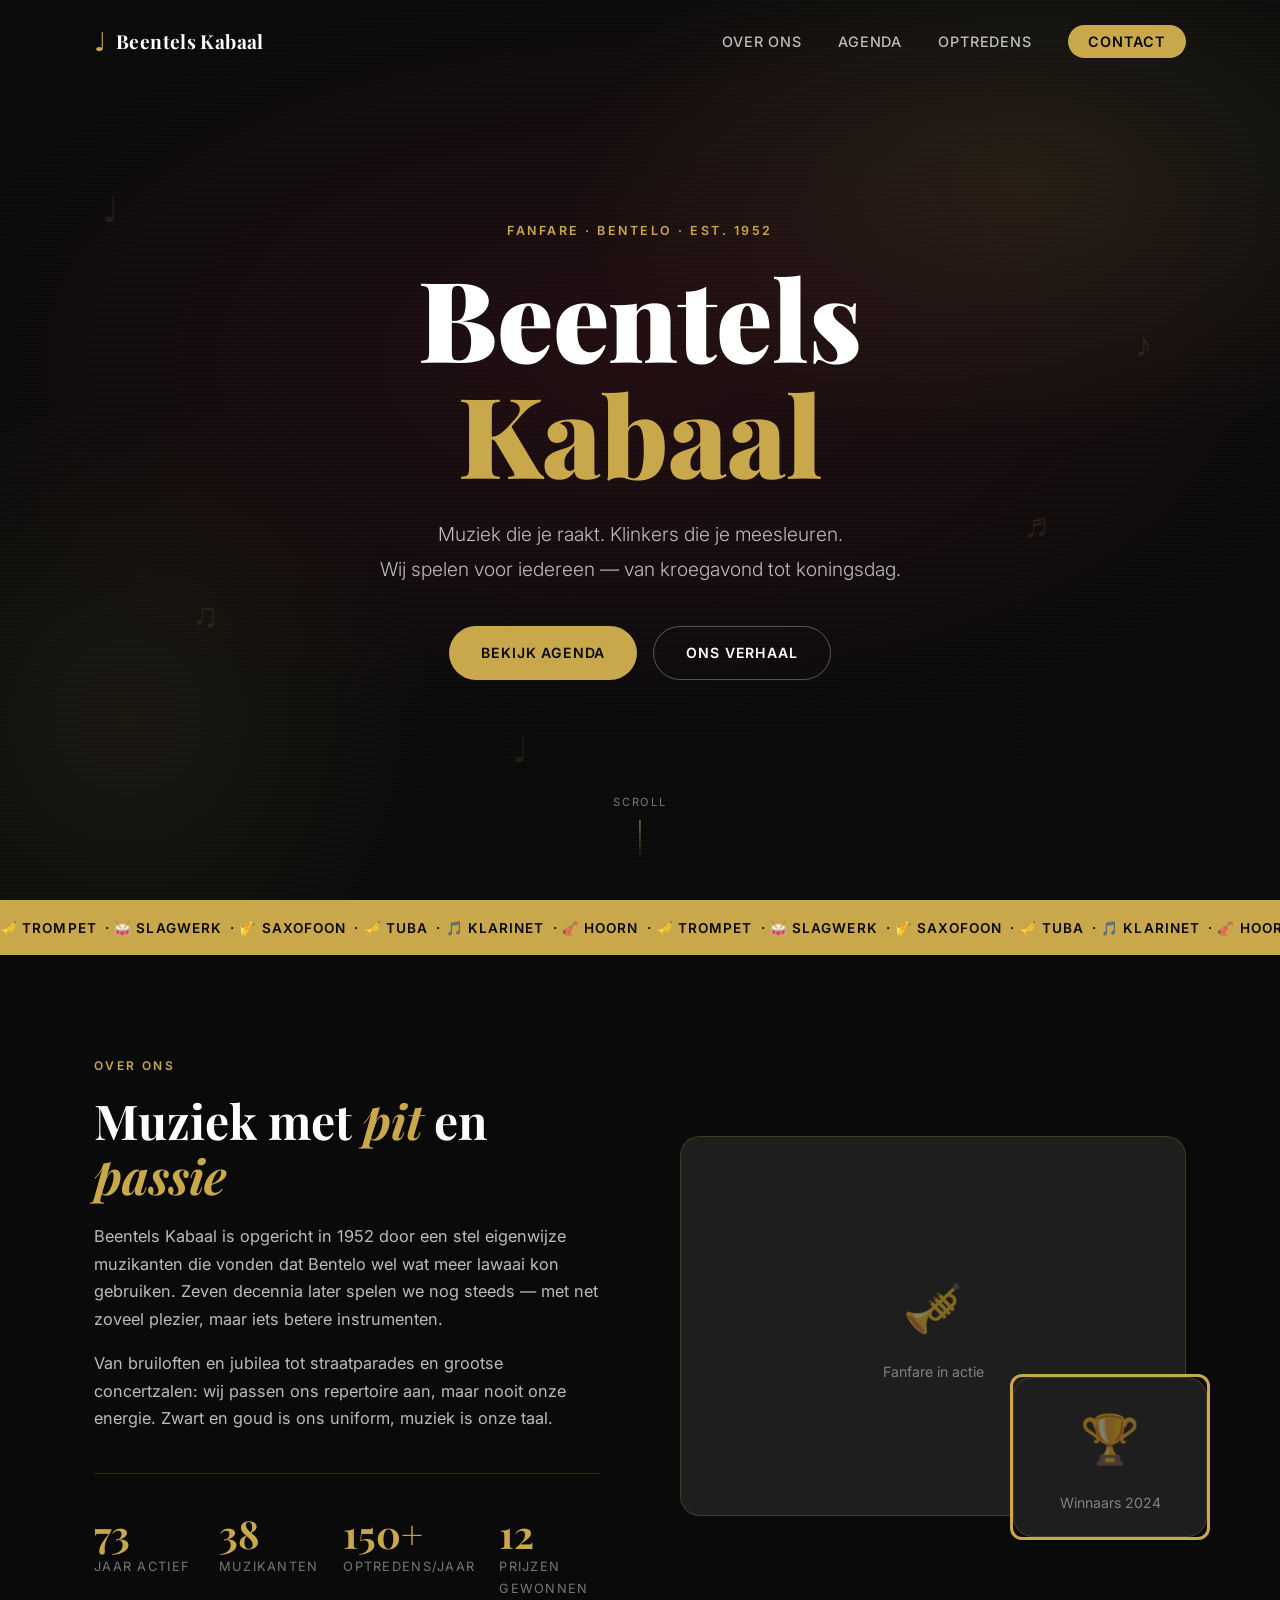
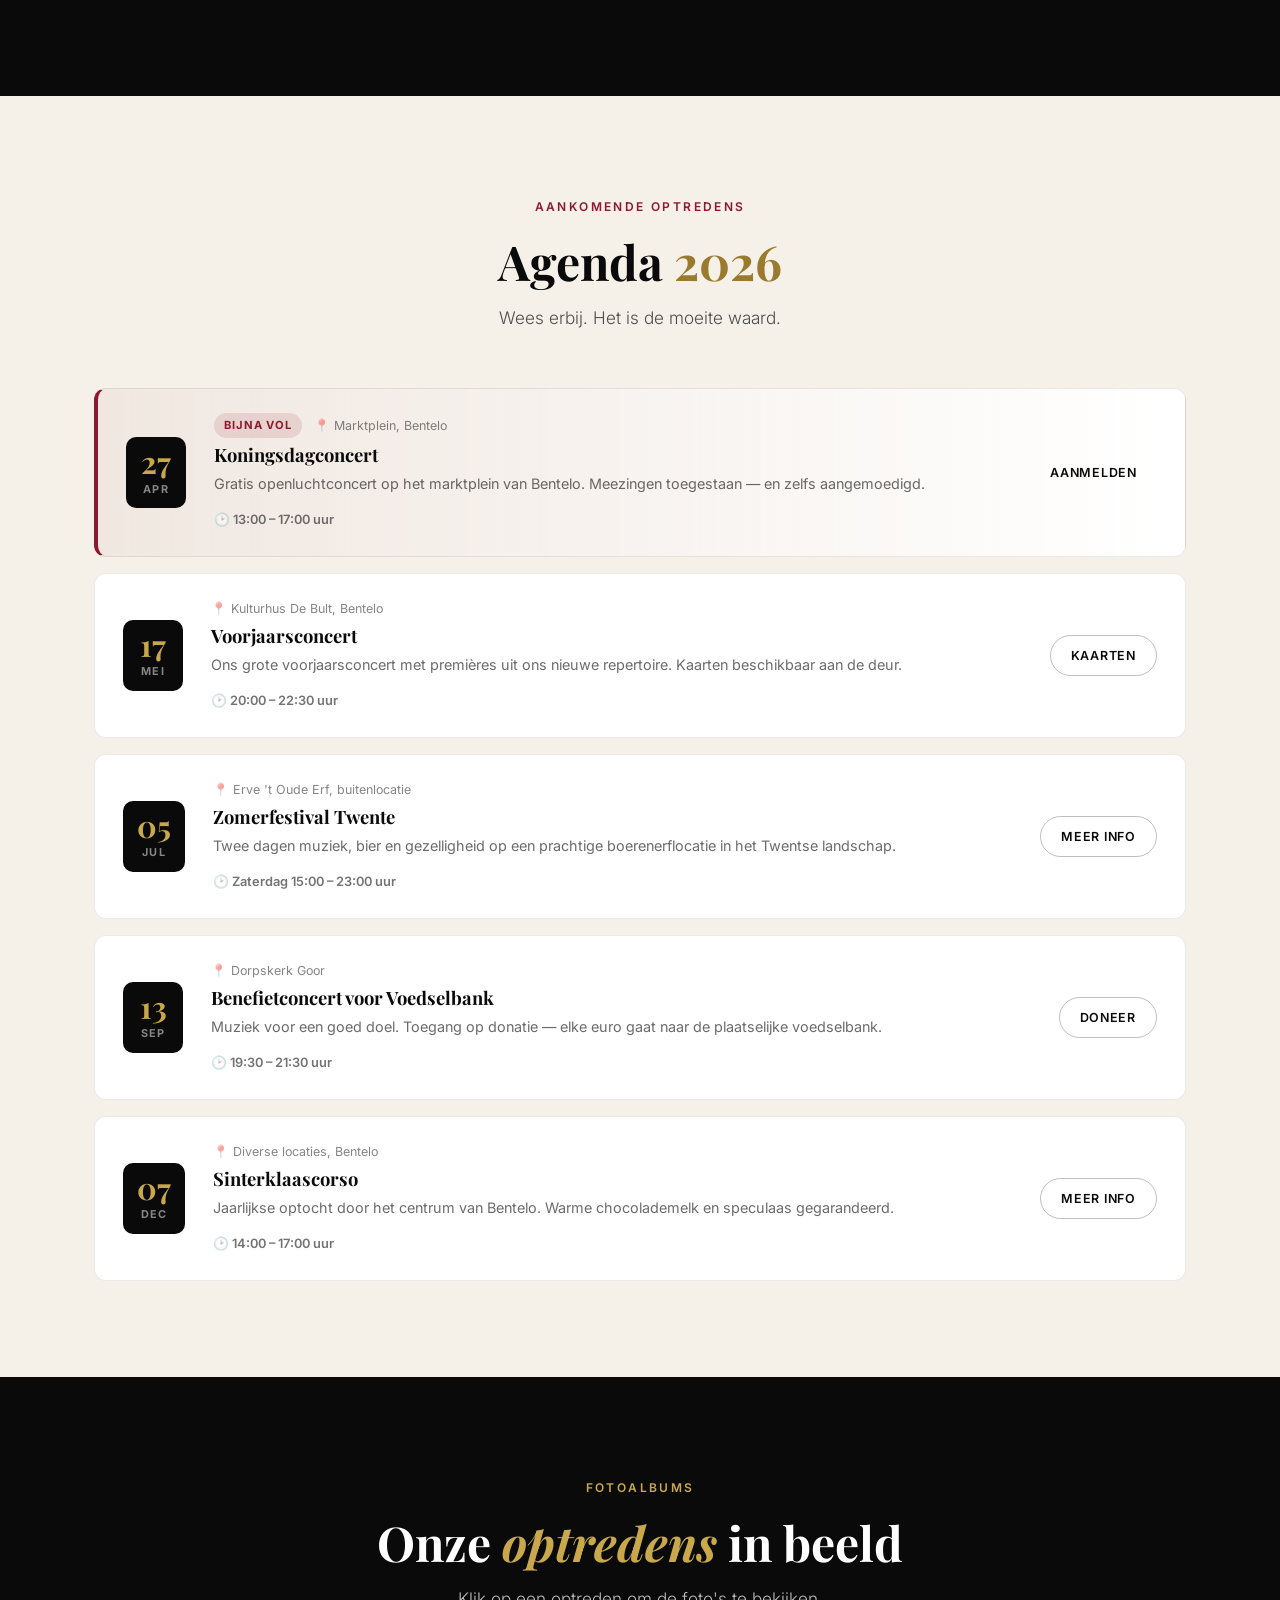
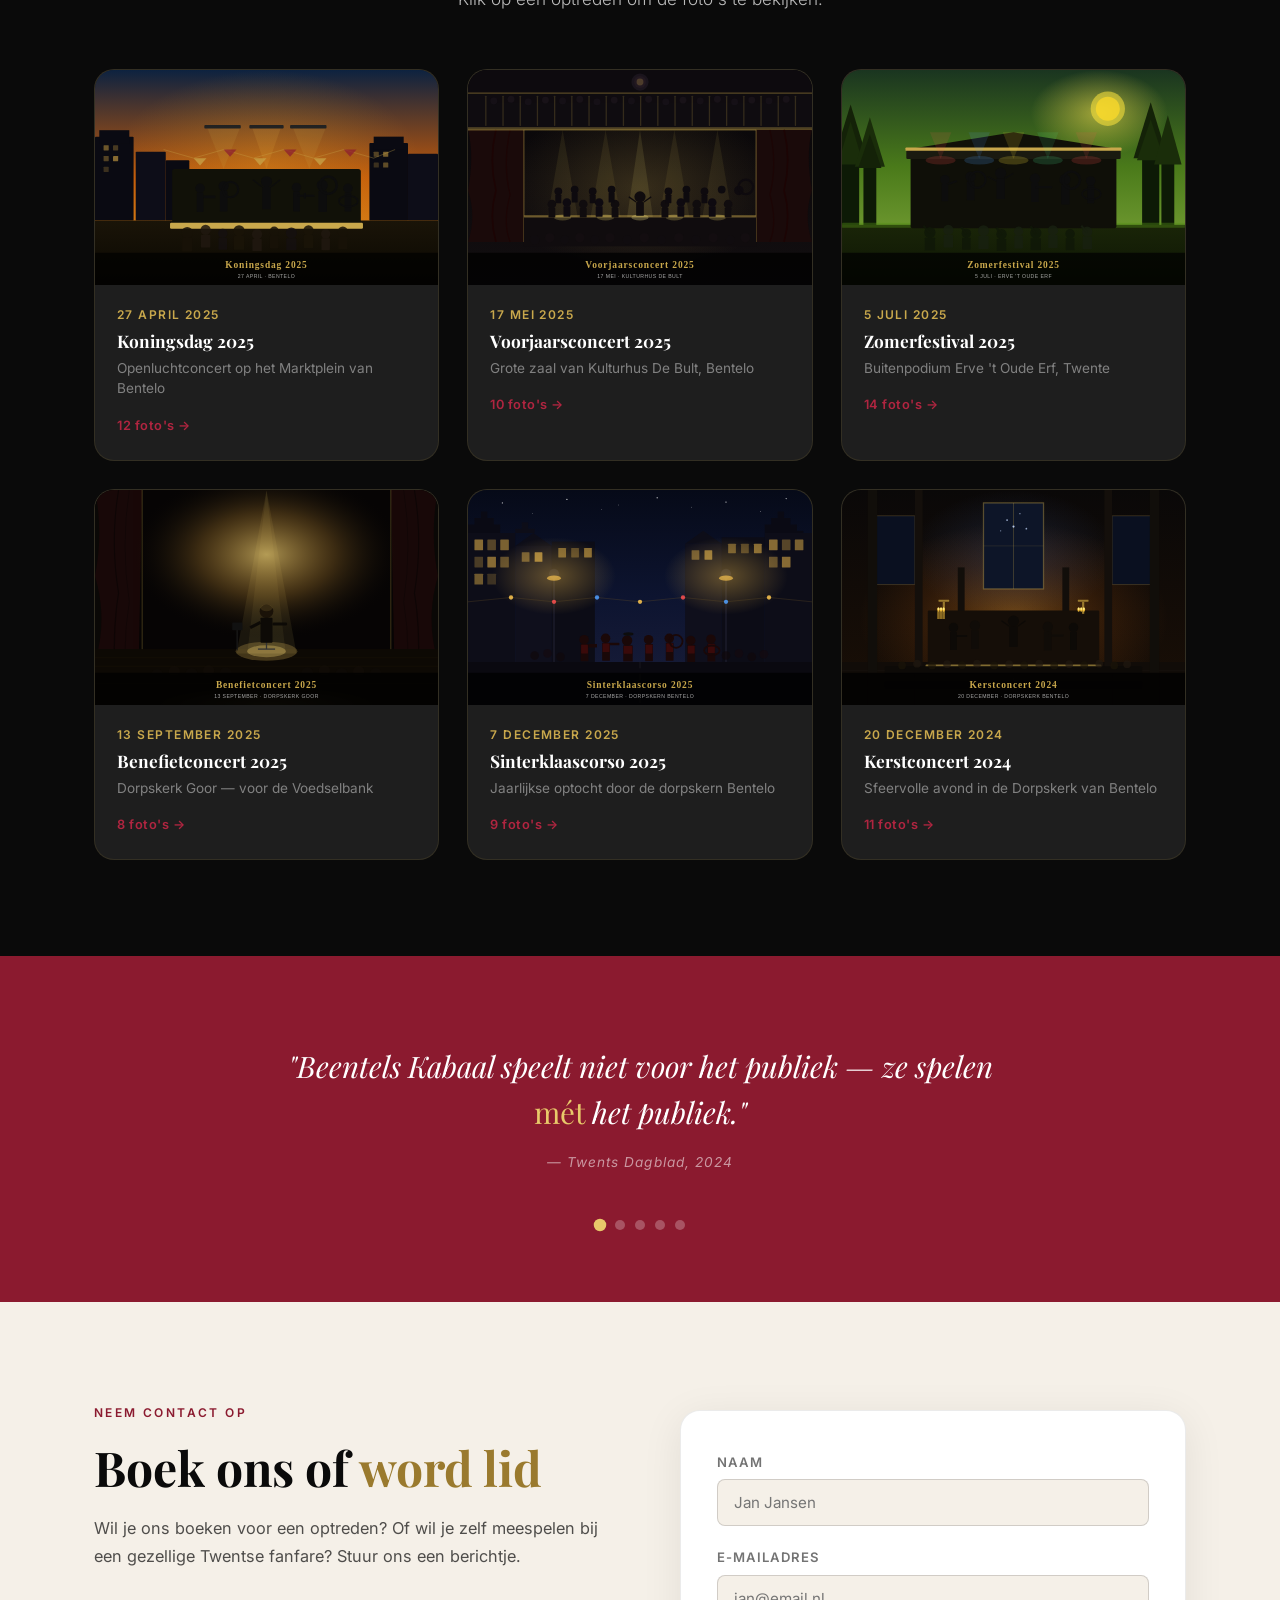
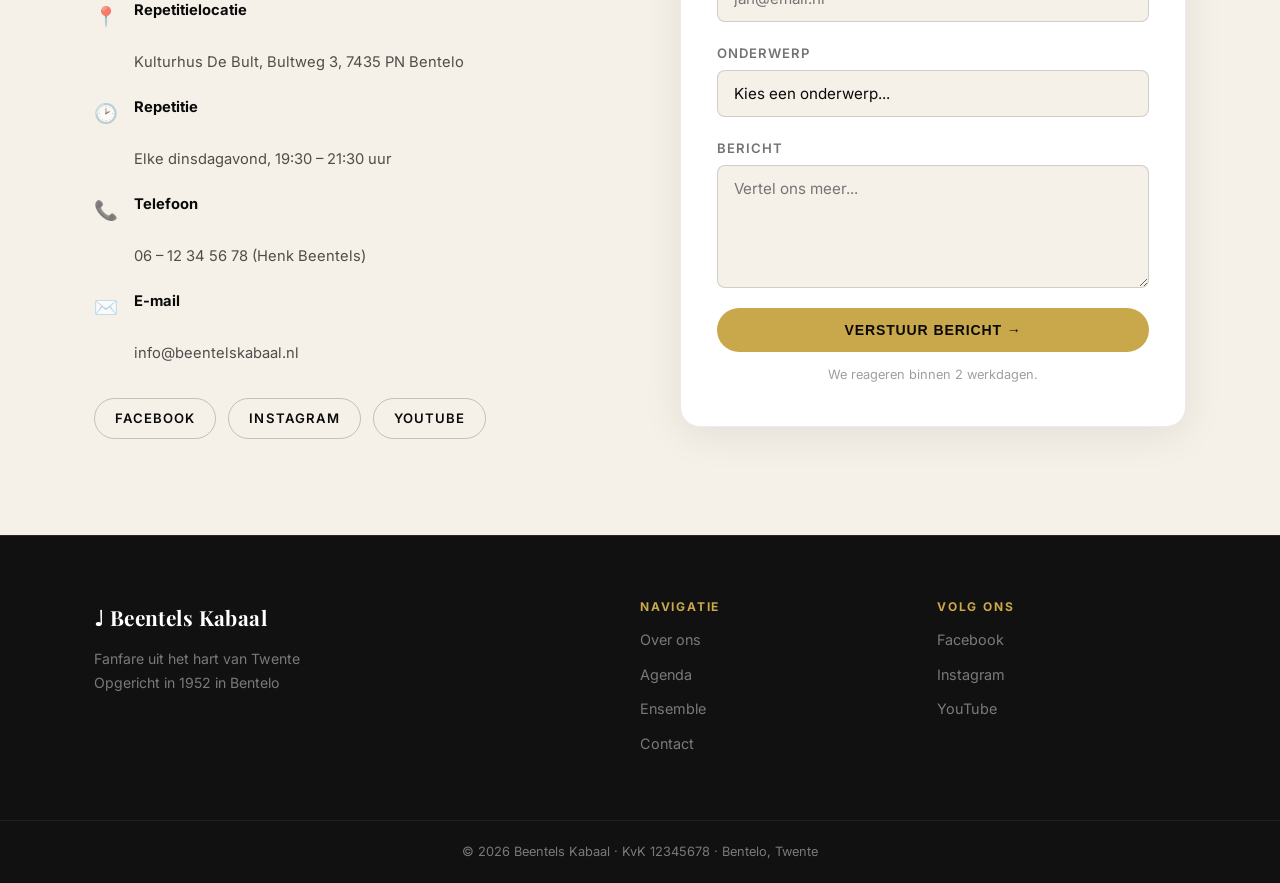
==== index.html @ 4c966775 "Add: Beentels Kabaal fanfare landingspagina prototype Volledig prototype met zwart/goud/bordeaux kle" ====
<!DOCTYPE html>
<html lang="nl">
<head>
  <meta charset="UTF-8" />
  <meta name="viewport" content="width=device-width, initial-scale=1.0" />
  <title>Beentels Kabaal – Fanfare uit Bentelo</title>
  <link rel="preconnect" href="https://fonts.googleapis.com" />
  <link rel="preconnect" href="https://fonts.gstatic.com" crossorigin />
  <link href="https://fonts.googleapis.com/css2?family=Playfair+Display:ital,wght@0,400;0,700;0,900;1,400&family=Inter:wght@300;400;500;600&display=swap" rel="stylesheet" />
  <link rel="stylesheet" href="styles.css" />
</head>
<body>

  <!-- NAVIGATIE -->
  <nav class="navbar" id="navbar">
    <div class="nav-inner">
      <a href="#top" class="logo">
        <span class="logo-icon">♩</span>
        <span class="logo-text">Beentels Kabaal</span>
      </a>
      <ul class="nav-links">
        <li><a href="#over">Over ons</a></li>
        <li><a href="#agenda">Agenda</a></li>
        <li><a href="#optredens">Optredens</a></li>
        <li><a href="#contact" class="nav-cta">Contact</a></li>
      </ul>
      <button class="hamburger" id="hamburger" aria-label="Menu">
        <span></span><span></span><span></span>
      </button>
    </div>
    <div class="nav-mobile" id="navMobile">
      <a href="#over">Over ons</a>
      <a href="#agenda">Agenda</a>
      <a href="#optredens">Optredens</a>
      <a href="#contact">Contact</a>
    </div>
  </nav>

  <!-- HERO -->
  <section class="hero" id="top">
    <div class="hero-bg"></div>
    <div class="hero-content">
      <p class="hero-eyebrow">Fanfare · Bentelo · Est. 1952</p>
      <h1 class="hero-title">
        <span>Beentels</span>
        <span class="gold">Kabaal</span>
      </h1>
      <p class="hero-desc">
        Muziek die je raakt. Klinkers die je meesleuren.<br />
        Wij spelen voor iedereen — van kroegavond tot koningsdag.
      </p>
      <div class="hero-actions">
        <a href="#agenda" class="btn btn-primary">Bekijk agenda</a>
        <a href="#over" class="btn btn-outline">Ons verhaal</a>
      </div>
    </div>
    <div class="hero-scroll">
      <span>Scroll</span>
      <div class="scroll-line"></div>
    </div>
    <div class="hero-notes">
      <span>♩</span><span>♪</span><span>♫</span><span>♬</span><span>♩</span>
    </div>
  </section>

  <!-- BANNER -->
  <div class="banner">
    <div class="banner-track">
      <span>🎺 Trompet &nbsp;·&nbsp;</span>
      <span>🥁 Slagwerk &nbsp;·&nbsp;</span>
      <span>🎷 Saxofoon &nbsp;·&nbsp;</span>
      <span>🎺 Tuba &nbsp;·&nbsp;</span>
      <span>🎵 Klarinet &nbsp;·&nbsp;</span>
      <span>🎻 Hoorn &nbsp;·&nbsp;</span>
      <span>🎺 Trompet &nbsp;·&nbsp;</span>
      <span>🥁 Slagwerk &nbsp;·&nbsp;</span>
      <span>🎷 Saxofoon &nbsp;·&nbsp;</span>
      <span>🎺 Tuba &nbsp;·&nbsp;</span>
      <span>🎵 Klarinet &nbsp;·&nbsp;</span>
      <span>🎻 Hoorn &nbsp;·&nbsp;</span>
    </div>
  </div>

  <!-- OVER ONS -->
  <section class="section" id="over">
    <div class="container grid-2">
      <div class="text-block">
        <span class="eyebrow">Over ons</span>
        <h2>Muziek met <em>pit</em> en <em>passie</em></h2>
        <p>Beentels Kabaal is opgericht in 1952 door een stel eigenwijze muzikanten die vonden dat Bentelo wel wat meer lawaai kon gebruiken. Zeven decennia later spelen we nog steeds — met net zoveel plezier, maar iets betere instrumenten.</p>
        <p>Van bruiloften en jubilea tot straatparades en grootse concertzalen: wij passen ons repertoire aan, maar nooit onze energie. Zwart en goud is ons uniform, muziek is onze taal.</p>
        <div class="stats">
          <div class="stat">
            <strong>73</strong>
            <span>jaar actief</span>
          </div>
          <div class="stat">
            <strong>38</strong>
            <span>muzikanten</span>
          </div>
          <div class="stat">
            <strong>150+</strong>
            <span>optredens/jaar</span>
          </div>
          <div class="stat">
            <strong>12</strong>
            <span>prijzen gewonnen</span>
          </div>
        </div>
      </div>
      <div class="image-block">
        <div class="img-placeholder large">
          <div class="img-icon">🎺</div>
          <p>Fanfare in actie</p>
        </div>
        <div class="img-accent">
          <div class="img-placeholder small">
            <div class="img-icon">🏆</div>
            <p>Winnaars 2024</p>
          </div>
        </div>
      </div>
    </div>
  </section>

  <!-- AGENDA -->
  <section class="section section-alt" id="agenda">
    <div class="container">
      <div class="section-header">
        <span class="eyebrow eyebrow-dark">Aankomende optredens</span>
        <h2 class="dark">Agenda <span class="gold-text">2026</span></h2>
        <p class="section-sub dark-text">Wees erbij. Het is de moeite waard.</p>
      </div>

      <div class="agenda-list">

        <div class="agenda-item highlight">
          <div class="agenda-date-block">
            <span class="a-day">27</span>
            <span class="a-month">APR</span>
          </div>
          <div class="agenda-body">
            <div class="agenda-meta">
              <span class="tag tag-red">Bijna vol</span>
              <span class="agenda-location">📍 Marktplein, Bentelo</span>
            </div>
            <h3>Koningsdagconcert</h3>
            <p>Gratis openluchtconcert op het marktplein van Bentelo. Meezingen toegestaan — en zelfs aangemoedigd.</p>
            <span class="agenda-time">🕑 13:00 – 17:00 uur</span>
          </div>
          <a href="#contact" class="btn btn-small">Aanmelden</a>
        </div>

        <div class="agenda-item">
          <div class="agenda-date-block">
            <span class="a-day">17</span>
            <span class="a-month">MEI</span>
          </div>
          <div class="agenda-body">
            <div class="agenda-meta">
              <span class="agenda-location">📍 Kulturhus De Bult, Bentelo</span>
            </div>
            <h3>Voorjaarsconcert</h3>
            <p>Ons grote voorjaarsconcert met premières uit ons nieuwe repertoire. Kaarten beschikbaar aan de deur.</p>
            <span class="agenda-time">🕑 20:00 – 22:30 uur</span>
          </div>
          <a href="#contact" class="btn btn-small btn-outline-dark">Kaarten</a>
        </div>

        <div class="agenda-item">
          <div class="agenda-date-block">
            <span class="a-day">05</span>
            <span class="a-month">JUL</span>
          </div>
          <div class="agenda-body">
            <div class="agenda-meta">
              <span class="agenda-location">📍 Erve 't Oude Erf, buitenlocatie</span>
            </div>
            <h3>Zomerfestival Twente</h3>
            <p>Twee dagen muziek, bier en gezelligheid op een prachtige boerenerflocatie in het Twentse landschap.</p>
            <span class="agenda-time">🕑 Zaterdag 15:00 – 23:00 uur</span>
          </div>
          <a href="#contact" class="btn btn-small btn-outline-dark">Meer info</a>
        </div>

        <div class="agenda-item">
          <div class="agenda-date-block">
            <span class="a-day">13</span>
            <span class="a-month">SEP</span>
          </div>
          <div class="agenda-body">
            <div class="agenda-meta">
              <span class="agenda-location">📍 Dorpskerk Goor</span>
            </div>
            <h3>Benefietconcert voor Voedselbank</h3>
            <p>Muziek voor een goed doel. Toegang op donatie — elke euro gaat naar de plaatselijke voedselbank.</p>
            <span class="agenda-time">🕑 19:30 – 21:30 uur</span>
          </div>
          <a href="#contact" class="btn btn-small btn-outline-dark">Doneer</a>
        </div>

        <div class="agenda-item">
          <div class="agenda-date-block">
            <span class="a-day">07</span>
            <span class="a-month">DEC</span>
          </div>
          <div class="agenda-body">
            <div class="agenda-meta">
              <span class="agenda-location">📍 Diverse locaties, Bentelo</span>
            </div>
            <h3>Sinterklaascorso</h3>
            <p>Jaarlijkse optocht door het centrum van Bentelo. Warme chocolademelk en speculaas gegarandeerd.</p>
            <span class="agenda-time">🕑 14:00 – 17:00 uur</span>
          </div>
          <a href="#contact" class="btn btn-small btn-outline-dark">Meer info</a>
        </div>

      </div>
    </div>
  </section>

  <!-- OPTREDENS FOTOGRID -->
  <section class="section" id="optredens">
    <div class="container">
      <div class="section-header">
        <span class="eyebrow">Fotoalbums</span>
        <h2>Onze <em>optredens</em> in beeld</h2>
        <p class="section-sub">Klik op een optreden om de foto's te bekijken.</p>
      </div>
      <div class="optredens-grid">

        <a href="optredens/koningsdag-2025.html" class="optreden-card">
          <div class="optreden-img-wrap">
            <img src="images/optreden-koningsdag.svg" alt="Koningsdag 2025" />
            <div class="optreden-overlay">
              <span class="overlay-icon">🖼</span>
              <span class="overlay-text">Bekijk foto's</span>
            </div>
          </div>
          <div class="optreden-info">
            <span class="optreden-date">27 april 2025</span>
            <h3>Koningsdag 2025</h3>
            <p>Openluchtconcert op het Marktplein van Bentelo</p>
            <span class="optreden-count">12 foto's →</span>
          </div>
        </a>

        <a href="optredens/voorjaar-2025.html" class="optreden-card">
          <div class="optreden-img-wrap">
            <img src="images/optreden-voorjaar.svg" alt="Voorjaarsconcert 2025" />
            <div class="optreden-overlay">
              <span class="overlay-icon">🖼</span>
              <span class="overlay-text">Bekijk foto's</span>
            </div>
          </div>
          <div class="optreden-info">
            <span class="optreden-date">17 mei 2025</span>
            <h3>Voorjaarsconcert 2025</h3>
            <p>Grote zaal van Kulturhus De Bult, Bentelo</p>
            <span class="optreden-count">10 foto's →</span>
          </div>
        </a>

        <a href="optredens/zomerfestival-2025.html" class="optreden-card">
          <div class="optreden-img-wrap">
            <img src="images/optreden-zomerfestival.svg" alt="Zomerfestival 2025" />
            <div class="optreden-overlay">
              <span class="overlay-icon">🖼</span>
              <span class="overlay-text">Bekijk foto's</span>
            </div>
          </div>
          <div class="optreden-info">
            <span class="optreden-date">5 juli 2025</span>
            <h3>Zomerfestival 2025</h3>
            <p>Buitenpodium Erve 't Oude Erf, Twente</p>
            <span class="optreden-count">14 foto's →</span>
          </div>
        </a>

        <a href="optredens/benefiet-2025.html" class="optreden-card">
          <div class="optreden-img-wrap">
            <img src="images/optreden-benefiet.svg" alt="Benefietconcert 2025" />
            <div class="optreden-overlay">
              <span class="overlay-icon">🖼</span>
              <span class="overlay-text">Bekijk foto's</span>
            </div>
          </div>
          <div class="optreden-info">
            <span class="optreden-date">13 september 2025</span>
            <h3>Benefietconcert 2025</h3>
            <p>Dorpskerk Goor — voor de Voedselbank</p>
            <span class="optreden-count">8 foto's →</span>
          </div>
        </a>

        <a href="optredens/sinterklaas-2025.html" class="optreden-card">
          <div class="optreden-img-wrap">
            <img src="images/optreden-sinterklaas.svg" alt="Sinterklaascorso 2025" />
            <div class="optreden-overlay">
              <span class="overlay-icon">🖼</span>
              <span class="overlay-text">Bekijk foto's</span>
            </div>
          </div>
          <div class="optreden-info">
            <span class="optreden-date">7 december 2025</span>
            <h3>Sinterklaascorso 2025</h3>
            <p>Jaarlijkse optocht door de dorpskern Bentelo</p>
            <span class="optreden-count">9 foto's →</span>
          </div>
        </a>

        <a href="optredens/kerstconcert-2024.html" class="optreden-card">
          <div class="optreden-img-wrap">
            <img src="images/optreden-kerstconcert.svg" alt="Kerstconcert 2024" />
            <div class="optreden-overlay">
              <span class="overlay-icon">🖼</span>
              <span class="overlay-text">Bekijk foto's</span>
            </div>
          </div>
          <div class="optreden-info">
            <span class="optreden-date">20 december 2024</span>
            <h3>Kerstconcert 2024</h3>
            <p>Sfeervolle avond in de Dorpskerk van Bentelo</p>
            <span class="optreden-count">11 foto's →</span>
          </div>
        </a>

      </div>
    </div>
  </section>

  <!-- QUOTE SLIDESHOW -->
  <section class="quote-section" id="quotes">
    <div class="container">
      <div class="quote-slider" id="quoteSlider">

        <div class="quote-slide active">
          <blockquote>"Beentels Kabaal speelt niet voor het publiek — ze spelen <em>mét</em> het publiek."</blockquote>
          <cite>— Twents Dagblad, 2024</cite>
        </div>

        <div class="quote-slide">
          <blockquote>"Zelden heb ik een fanfare gehoord die zo veel <em>energie</em> en plezier uitstraalt. Een feest voor ziel en oren."</blockquote>
          <cite>— De Gelderlander, 2023</cite>
        </div>

        <div class="quote-slide">
          <blockquote>"Ze kwamen, speelden, en iedereen danste. Beentels Kabaal is het <em>geheime ingrediënt</em> van elk evenement."</blockquote>
          <cite>— Organisator Koningsdagconcert Bentelo</cite>
        </div>

        <div class="quote-slide">
          <blockquote>"Strak, gepassioneerd en toch toegankelijk — dit is fanfare zoals het <em>hoort te klinken</em>."</blockquote>
          <cite>— Jurylid Nationaal Fanfarekampioenschap 2022</cite>
        </div>

        <div class="quote-slide">
          <blockquote>"Mijn kinderen vroegen of we volgend jaar <em>weer</em> mochten komen. Dat zegt genoeg."</blockquote>
          <cite>— Bezoeker Zomerfestival 2025</cite>
        </div>

      </div>
      <div class="quote-dots" id="quoteDots">
        <button class="dot active" data-index="0"></button>
        <button class="dot" data-index="1"></button>
        <button class="dot" data-index="2"></button>
        <button class="dot" data-index="3"></button>
        <button class="dot" data-index="4"></button>
      </div>
    </div>
  </section>

  <!-- CONTACT -->
  <section class="section section-alt" id="contact">
    <div class="container grid-2">
      <div class="text-block">
        <span class="eyebrow eyebrow-dark">Neem contact op</span>
        <h2 class="dark">Boek ons of <span class="gold-text">word lid</span></h2>
        <p class="dark-text">Wil je ons boeken voor een optreden? Of wil je zelf meespelen bij een gezellige Twentse fanfare? Stuur ons een berichtje.</p>

        <ul class="contact-details">
          <li>
            <span class="contact-icon">📍</span>
            <div>
              <strong>Repetitielocatie</strong><br />
              Kulturhus De Bult, Bultweg 3, 7435 PN Bentelo
            </div>
          </li>
          <li>
            <span class="contact-icon">🕑</span>
            <div>
              <strong>Repetitie</strong><br />
              Elke dinsdagavond, 19:30 – 21:30 uur
            </div>
          </li>
          <li>
            <span class="contact-icon">📞</span>
            <div>
              <strong>Telefoon</strong><br />
              06 – 12 34 56 78 (Henk Beentels)
            </div>
          </li>
          <li>
            <span class="contact-icon">✉️</span>
            <div>
              <strong>E-mail</strong><br />
              info@beentelskabaal.nl
            </div>
          </li>
        </ul>

        <div class="social-row">
          <a href="#" class="social-link">Facebook</a>
          <a href="#" class="social-link">Instagram</a>
          <a href="#" class="social-link">YouTube</a>
        </div>
      </div>

      <div class="form-block">
        <form class="contact-form" id="contactForm">
          <div class="form-group">
            <label for="name">Naam</label>
            <input type="text" id="name" placeholder="Jan Jansen" />
          </div>
          <div class="form-group">
            <label for="email">E-mailadres</label>
            <input type="email" id="email" placeholder="jan@email.nl" />
          </div>
          <div class="form-group">
            <label for="onderwerp">Onderwerp</label>
            <select id="onderwerp">
              <option value="">Kies een onderwerp...</option>
              <option>Ik wil jullie boeken voor een evenement</option>
              <option>Ik wil lid worden</option>
              <option>Ik heb een vraag over een optreden</option>
              <option>Samenwerking of sponsoring</option>
              <option>Anders</option>
            </select>
          </div>
          <div class="form-group">
            <label for="bericht">Bericht</label>
            <textarea id="bericht" rows="5" placeholder="Vertel ons meer..."></textarea>
          </div>
          <button type="submit" class="btn btn-primary full-width">Verstuur bericht →</button>
          <p class="form-note">We reageren binnen 2 werkdagen.</p>
        </form>
      </div>
    </div>
  </section>

  <!-- FOOTER -->
  <footer class="footer">
    <div class="container footer-inner">
      <div class="footer-brand">
        <span class="logo-text">♩ Beentels Kabaal</span>
        <p>Fanfare uit het hart van Twente<br />Opgericht in 1952 in Bentelo</p>
      </div>
      <div class="footer-links">
        <h5>Navigatie</h5>
        <a href="#over">Over ons</a>
        <a href="#agenda">Agenda</a>
        <a href="#ensemble">Ensemble</a>
        <a href="#contact">Contact</a>
      </div>
      <div class="footer-links">
        <h5>Volg ons</h5>
        <a href="#">Facebook</a>
        <a href="#">Instagram</a>
        <a href="#">YouTube</a>
      </div>
    </div>
    <div class="footer-bottom">
      <p>© 2026 Beentels Kabaal · KvK 12345678 · Bentelo, Twente</p>
    </div>
  </footer>

  <script src="script.js"></script>
</body>
</html>
---- styles.css ----
/* ============================================
   BEENTELS KABAAL – Fanfare Landingspagina
   Kleurenpalet: Zwart · Goud · Bordeaux
   ============================================ */

:root {
  --black:      #0a0a0a;
  --black-soft: #111111;
  --black-mid:  #1a1a1a;
  --black-card: #1e1e1e;
  --gold:       #c9a84c;
  --gold-light: #e8c96a;
  --gold-dark:  #9a7a2e;
  --bordeaux:   #8b1a2f;
  --bordeaux-light: #b02540;
  --cream:      #f5f0e8;
  --cream-mid:  #ede6d8;
  --white:      #ffffff;
  --text-light: rgba(255,255,255,0.72);
  --text-muted: rgba(255,255,255,0.44);

  --radius:     12px;
  --radius-lg:  20px;
  --transition: 0.3s ease;
  --max-width:  1140px;
}

/* RESET & BASE */
*, *::before, *::after { box-sizing: border-box; margin: 0; padding: 0; }

html { scroll-behavior: smooth; }

body {
  font-family: 'Inter', sans-serif;
  background: var(--black);
  color: var(--white);
  line-height: 1.7;
  overflow-x: hidden;
}

h1,h2,h3,h4,h5 {
  font-family: 'Playfair Display', serif;
  line-height: 1.2;
}

em { font-style: italic; color: var(--gold); }

a { text-decoration: none; color: inherit; }

img { max-width: 100%; display: block; }

/* CONTAINER */
.container {
  max-width: var(--max-width);
  margin: 0 auto;
  padding: 0 24px;
}

/* ============================================
   NAVIGATIE
   ============================================ */

.navbar {
  position: fixed;
  top: 0; left: 0; right: 0;
  z-index: 100;
  transition: background var(--transition), box-shadow var(--transition);
}

.navbar.scrolled {
  background: rgba(10,10,10,0.95);
  backdrop-filter: blur(12px);
  box-shadow: 0 2px 24px rgba(0,0,0,0.6);
  border-bottom: 1px solid rgba(201,168,76,0.2);
}

.nav-inner {
  display: flex;
  align-items: center;
  justify-content: space-between;
  padding: 20px 24px;
  max-width: var(--max-width);
  margin: 0 auto;
}

.logo {
  display: flex;
  align-items: center;
  gap: 10px;
}

.logo-icon {
  font-size: 1.6rem;
  color: var(--gold);
}

.logo-text {
  font-family: 'Playfair Display', serif;
  font-size: 1.2rem;
  font-weight: 700;
  color: var(--white);
  letter-spacing: 0.02em;
}

.nav-links {
  list-style: none;
  display: flex;
  gap: 36px;
}

.nav-links a {
  font-size: 0.9rem;
  font-weight: 500;
  color: var(--text-light);
  letter-spacing: 0.06em;
  text-transform: uppercase;
  transition: color var(--transition);
}

.nav-links a:hover { color: var(--gold); }

.nav-cta {
  background: var(--gold) !important;
  color: var(--black) !important;
  padding: 8px 20px;
  border-radius: 50px;
  font-weight: 600 !important;
}

.nav-cta:hover { background: var(--gold-light) !important; }

.hamburger {
  display: none;
  background: none;
  border: 1px solid rgba(201,168,76,0.4);
  border-radius: 6px;
  padding: 8px 10px;
  cursor: pointer;
  flex-direction: column;
  gap: 5px;
}

.hamburger span {
  display: block;
  width: 22px;
  height: 2px;
  background: var(--gold);
  transition: var(--transition);
}

.nav-mobile {
  display: none;
  flex-direction: column;
  padding: 16px 24px 20px;
  background: rgba(10,10,10,0.98);
  border-top: 1px solid rgba(201,168,76,0.2);
}

.nav-mobile a {
  padding: 12px 0;
  font-size: 1rem;
  font-weight: 500;
  color: var(--text-light);
  border-bottom: 1px solid rgba(255,255,255,0.06);
  transition: color var(--transition);
}

.nav-mobile a:last-child { border-bottom: none; }
.nav-mobile a:hover { color: var(--gold); }
.nav-mobile.open { display: flex; }

/* ============================================
   HERO
   ============================================ */

.hero {
  position: relative;
  min-height: 100vh;
  display: flex;
  align-items: center;
  justify-content: center;
  overflow: hidden;
  background: var(--black);
}

.hero-bg {
  position: absolute;
  inset: 0;
  background:
    radial-gradient(ellipse 80% 60% at 50% 40%, rgba(139,26,47,0.18) 0%, transparent 70%),
    radial-gradient(ellipse 60% 50% at 80% 20%, rgba(201,168,76,0.12) 0%, transparent 60%),
    radial-gradient(ellipse 40% 60% at 10% 80%, rgba(201,168,76,0.08) 0%, transparent 60%);
}

.hero-bg::after {
  content: '';
  position: absolute;
  inset: 0;
  background: repeating-linear-gradient(
    0deg,
    transparent,
    transparent 2px,
    rgba(255,255,255,0.012) 2px,
    rgba(255,255,255,0.012) 4px
  );
}

.hero-content {
  position: relative;
  z-index: 2;
  text-align: center;
  max-width: 780px;
  padding: 0 24px;
}

.hero-eyebrow {
  font-size: 0.78rem;
  font-weight: 600;
  letter-spacing: 0.2em;
  text-transform: uppercase;
  color: var(--gold);
  margin-bottom: 20px;
  display: block;
}

.hero-title {
  font-size: clamp(3.2rem, 9vw, 7rem);
  font-weight: 900;
  line-height: 1.0;
  margin-bottom: 28px;
  display: flex;
  flex-direction: column;
  align-items: center;
  gap: 4px;
}

.hero-title span { display: block; }
.hero-title .gold { color: var(--gold); }

.hero-desc {
  font-size: clamp(1rem, 2.2vw, 1.2rem);
  color: var(--text-light);
  line-height: 1.8;
  margin-bottom: 40px;
  font-weight: 300;
}

.hero-actions {
  display: flex;
  gap: 16px;
  justify-content: center;
  flex-wrap: wrap;
}

.hero-scroll {
  position: absolute;
  bottom: 40px;
  left: 50%;
  transform: translateX(-50%);
  display: flex;
  flex-direction: column;
  align-items: center;
  gap: 8px;
  color: var(--text-muted);
  font-size: 0.7rem;
  letter-spacing: 0.15em;
  text-transform: uppercase;
}

.scroll-line {
  width: 1px;
  height: 40px;
  background: linear-gradient(to bottom, var(--gold), transparent);
  animation: scrollPulse 2s ease-in-out infinite;
}

@keyframes scrollPulse {
  0%,100% { opacity: 0.4; transform: scaleY(1); }
  50% { opacity: 1; transform: scaleY(1.1); }
}

.hero-notes {
  position: absolute;
  inset: 0;
  pointer-events: none;
  z-index: 1;
}

.hero-notes span {
  position: absolute;
  font-size: clamp(1.2rem, 3vw, 2.2rem);
  color: rgba(201,168,76,0.12);
  animation: floatNote 6s ease-in-out infinite;
}

.hero-notes span:nth-child(1) { top: 20%; left: 8%; animation-delay: 0s; }
.hero-notes span:nth-child(2) { top: 35%; right: 10%; animation-delay: 1.2s; }
.hero-notes span:nth-child(3) { top: 65%; left: 15%; animation-delay: 2.4s; }
.hero-notes span:nth-child(4) { top: 55%; right: 18%; animation-delay: 3.6s; }
.hero-notes span:nth-child(5) { top: 80%; left: 40%; animation-delay: 4.8s; }

@keyframes floatNote {
  0%,100% { transform: translateY(0) rotate(-8deg); opacity: 0.12; }
  50% { transform: translateY(-20px) rotate(8deg); opacity: 0.28; }
}

/* ============================================
   BANNER TICKER
   ============================================ */

.banner {
  background: var(--gold);
  padding: 14px 0;
  overflow: hidden;
  white-space: nowrap;
}

.banner-track {
  display: inline-flex;
  animation: ticker 22s linear infinite;
  font-size: 0.85rem;
  font-weight: 600;
  letter-spacing: 0.08em;
  color: var(--black);
  text-transform: uppercase;
}

@keyframes ticker {
  0% { transform: translateX(0); }
  100% { transform: translateX(-50%); }
}

/* ============================================
   BUTTONS
   ============================================ */

.btn {
  display: inline-flex;
  align-items: center;
  gap: 8px;
  padding: 14px 32px;
  border-radius: 50px;
  font-size: 0.88rem;
  font-weight: 600;
  letter-spacing: 0.06em;
  text-transform: uppercase;
  cursor: pointer;
  border: none;
  transition: all var(--transition);
}

.btn-primary {
  background: var(--gold);
  color: var(--black);
}
.btn-primary:hover {
  background: var(--gold-light);
  transform: translateY(-2px);
  box-shadow: 0 8px 24px rgba(201,168,76,0.35);
}

.btn-outline {
  background: transparent;
  color: var(--white);
  border: 1px solid rgba(255,255,255,0.3);
}
.btn-outline:hover {
  border-color: var(--gold);
  color: var(--gold);
  transform: translateY(-2px);
}

.btn-outline-dark {
  background: transparent;
  color: var(--black);
  border: 1px solid rgba(0,0,0,0.25);
}
.btn-outline-dark:hover {
  border-color: var(--gold-dark);
  color: var(--gold-dark);
}

.btn-small {
  padding: 9px 20px;
  font-size: 0.78rem;
  white-space: nowrap;
  flex-shrink: 0;
}

.full-width { width: 100%; justify-content: center; }

/* ============================================
   SECTIONS
   ============================================ */

.section {
  padding: 96px 0;
  background: var(--black);
}

.section-alt {
  background: var(--cream);
  color: var(--black);
}

.grid-2 {
  display: grid;
  grid-template-columns: 1fr 1fr;
  gap: 80px;
  align-items: center;
}

.eyebrow {
  display: inline-block;
  font-size: 0.75rem;
  font-weight: 600;
  letter-spacing: 0.2em;
  text-transform: uppercase;
  color: var(--gold);
  margin-bottom: 16px;
}

.eyebrow-dark { color: var(--bordeaux); }

.text-block h2 {
  font-size: clamp(2rem, 4vw, 3rem);
  margin-bottom: 20px;
  line-height: 1.15;
}

.text-block p {
  color: var(--text-light);
  margin-bottom: 16px;
  font-size: 1.02rem;
}

h2.dark { color: var(--black); }
.dark-text { color: rgba(0,0,0,0.68) !important; }

.section-header {
  text-align: center;
  margin-bottom: 56px;
}

.section-header h2 {
  font-size: clamp(2rem, 4vw, 3rem);
  margin-bottom: 12px;
}

.gold-text { color: var(--gold-dark); }

.section-sub {
  font-size: 1.08rem;
  color: var(--text-light);
  font-weight: 300;
}

/* ============================================
   STATISTIEKEN
   ============================================ */

.stats {
  display: grid;
  grid-template-columns: repeat(4, 1fr);
  gap: 24px;
  margin-top: 40px;
  padding-top: 40px;
  border-top: 1px solid rgba(201,168,76,0.2);
}

.stat strong {
  display: block;
  font-family: 'Playfair Display', serif;
  font-size: 2.4rem;
  color: var(--gold);
  line-height: 1;
}

.stat span {
  font-size: 0.8rem;
  color: var(--text-muted);
  text-transform: uppercase;
  letter-spacing: 0.1em;
  margin-top: 4px;
  display: block;
}

/* ============================================
   IMAGE PLACEHOLDERS
   ============================================ */

.image-block {
  position: relative;
}

.img-placeholder {
  background: var(--black-card);
  border: 1px solid rgba(201,168,76,0.2);
  border-radius: var(--radius-lg);
  display: flex;
  flex-direction: column;
  align-items: center;
  justify-content: center;
  gap: 12px;
  color: var(--text-muted);
  font-size: 0.88rem;
  text-align: center;
}

.img-placeholder.large { height: 380px; }
.img-placeholder.small { height: 160px; }

.img-icon { font-size: 3rem; }

.img-accent {
  position: absolute;
  bottom: -24px;
  right: -24px;
  width: 200px;
  border: 3px solid var(--gold);
  border-radius: var(--radius);
  overflow: hidden;
}

/* ============================================
   AGENDA
   ============================================ */

.agenda-list {
  display: flex;
  flex-direction: column;
  gap: 16px;
}

.agenda-item {
  display: flex;
  align-items: center;
  gap: 28px;
  background: var(--white);
  border: 1px solid rgba(0,0,0,0.08);
  border-radius: var(--radius);
  padding: 24px 28px;
  transition: all var(--transition);
}

.agenda-item:hover {
  box-shadow: 0 6px 28px rgba(0,0,0,0.1);
  transform: translateY(-2px);
}

.agenda-item.highlight {
  border-left: 4px solid var(--bordeaux);
  background: linear-gradient(to right, rgba(139,26,47,0.04), var(--white));
}

.agenda-date-block {
  display: flex;
  flex-direction: column;
  align-items: center;
  min-width: 60px;
  background: var(--black);
  border-radius: 10px;
  padding: 10px 14px;
}

.a-day {
  font-family: 'Playfair Display', serif;
  font-size: 1.9rem;
  font-weight: 700;
  color: var(--gold);
  line-height: 1;
}

.a-month {
  font-size: 0.68rem;
  font-weight: 700;
  letter-spacing: 0.12em;
  color: rgba(255,255,255,0.5);
  text-transform: uppercase;
  margin-top: 2px;
}

.agenda-body { flex: 1; }

.agenda-meta {
  display: flex;
  align-items: center;
  gap: 12px;
  margin-bottom: 6px;
}

.agenda-body h3 {
  font-size: 1.15rem;
  color: var(--black);
  margin-bottom: 6px;
}

.agenda-body p {
  font-size: 0.9rem;
  color: rgba(0,0,0,0.58);
  margin-bottom: 8px;
}

.agenda-location {
  font-size: 0.78rem;
  color: rgba(0,0,0,0.48);
}

.agenda-time {
  font-size: 0.8rem;
  font-weight: 600;
  color: rgba(0,0,0,0.55);
}

.tag {
  font-size: 0.7rem;
  font-weight: 700;
  letter-spacing: 0.08em;
  text-transform: uppercase;
  padding: 3px 10px;
  border-radius: 50px;
}

.tag-red {
  background: rgba(139,26,47,0.12);
  color: var(--bordeaux);
}

/* ============================================
   ENSEMBLE / MEMBERS
   ============================================ */

.members-grid {
  display: grid;
  grid-template-columns: repeat(3, 1fr);
  gap: 28px;
  margin-bottom: 48px;
}

.member {
  background: var(--black-card);
  border: 1px solid rgba(201,168,76,0.12);
  border-radius: var(--radius-lg);
  padding: 32px 24px;
  text-align: center;
  transition: all var(--transition);
}

.member:hover {
  border-color: var(--gold);
  transform: translateY(-4px);
  box-shadow: 0 12px 40px rgba(0,0,0,0.4);
}

.member-avatar {
  width: 72px;
  height: 72px;
  border-radius: 50%;
  background: var(--c, #333);
  color: var(--white);
  font-family: 'Playfair Display', serif;
  font-size: 1.3rem;
  font-weight: 700;
  display: flex;
  align-items: center;
  justify-content: center;
  margin: 0 auto 16px;
  border: 2px solid rgba(201,168,76,0.3);
}

.member h4 {
  font-size: 1.1rem;
  margin-bottom: 4px;
}

.member .role {
  display: block;
  font-size: 0.78rem;
  font-weight: 600;
  letter-spacing: 0.1em;
  text-transform: uppercase;
  color: var(--gold);
  margin-bottom: 12px;
}

.member p {
  font-size: 0.88rem;
  color: var(--text-muted);
  font-style: italic;
  line-height: 1.5;
}

.section-footer-text {
  text-align: center;
}

.section-footer-text p {
  color: var(--text-muted);
  margin-bottom: 24px;
  font-size: 0.95rem;
}

/* ============================================
   OPTREDENS FOTOGRID
   ============================================ */

.optredens-grid {
  display: grid;
  grid-template-columns: repeat(3, 1fr);
  gap: 28px;
}

.optreden-card {
  display: block;
  text-decoration: none;
  color: inherit;
  background: var(--black-card);
  border: 1px solid rgba(201,168,76,0.12);
  border-radius: var(--radius-lg);
  overflow: hidden;
  transition: transform var(--transition), box-shadow var(--transition), border-color var(--transition);
}

.optreden-card:hover {
  transform: translateY(-6px);
  box-shadow: 0 16px 48px rgba(0,0,0,0.5);
  border-color: rgba(201,168,76,0.4);
}

.optreden-img-wrap {
  position: relative;
  overflow: hidden;
  aspect-ratio: 16/10;
}

.optreden-img-wrap img {
  width: 100%;
  height: 100%;
  object-fit: cover;
  display: block;
  transition: transform 0.5s ease;
}

.optreden-card:hover .optreden-img-wrap img {
  transform: scale(1.04);
}

.optreden-overlay {
  position: absolute;
  inset: 0;
  background: rgba(0,0,0,0);
  display: flex;
  flex-direction: column;
  align-items: center;
  justify-content: center;
  gap: 8px;
  transition: background var(--transition);
}

.optreden-card:hover .optreden-overlay {
  background: rgba(0,0,0,0.45);
}

.overlay-icon {
  font-size: 2rem;
  opacity: 0;
  transform: scale(0.7);
  transition: all var(--transition);
}

.overlay-text {
  font-size: 0.88rem;
  font-weight: 600;
  letter-spacing: 0.1em;
  text-transform: uppercase;
  color: var(--gold-light);
  opacity: 0;
  transform: translateY(8px);
  transition: all var(--transition);
}

.optreden-card:hover .overlay-icon,
.optreden-card:hover .overlay-text {
  opacity: 1;
  transform: none;
}

.optreden-info {
  padding: 20px 22px 22px;
}

.optreden-date {
  font-size: 0.75rem;
  font-weight: 600;
  letter-spacing: 0.12em;
  text-transform: uppercase;
  color: var(--gold);
  display: block;
  margin-bottom: 6px;
}

.optreden-info h3 {
  font-size: 1.08rem;
  margin-bottom: 6px;
  color: var(--white);
}

.optreden-info p {
  font-size: 0.85rem;
  color: var(--text-muted);
  margin-bottom: 12px;
  line-height: 1.5;
}

.optreden-count {
  font-size: 0.8rem;
  font-weight: 600;
  color: var(--bordeaux-light);
  letter-spacing: 0.04em;
}

/* ============================================
   QUOTE SLIDESHOW
   ============================================ */

.quote-section {
  background: var(--bordeaux);
  padding: 72px 24px;
  text-align: center;
  position: relative;
  overflow: hidden;
}

.quote-slider {
  position: relative;
  min-height: 160px;
  display: flex;
  align-items: center;
  justify-content: center;
}

.quote-slide {
  position: absolute;
  inset: 0;
  display: flex;
  flex-direction: column;
  align-items: center;
  justify-content: center;
  opacity: 0;
  transform: translateY(16px);
  transition: opacity 0.6s ease, transform 0.6s ease;
  pointer-events: none;
}

.quote-slide.active {
  opacity: 1;
  transform: translateY(0);
  pointer-events: auto;
  position: relative;
}

.quote-slide blockquote {
  font-family: 'Playfair Display', serif;
  font-size: clamp(1.2rem, 2.8vw, 1.85rem);
  font-weight: 400;
  font-style: italic;
  color: var(--white);
  max-width: 760px;
  margin: 0 auto 16px;
  line-height: 1.55;
}

.quote-slide blockquote em {
  color: var(--gold-light);
  font-style: normal;
}

.quote-slide cite {
  font-size: 0.85rem;
  color: rgba(255,255,255,0.55);
  letter-spacing: 0.08em;
}

.quote-dots {
  display: flex;
  gap: 10px;
  justify-content: center;
  margin-top: 32px;
}

.dot {
  width: 10px;
  height: 10px;
  border-radius: 50%;
  border: none;
  background: rgba(255,255,255,0.25);
  cursor: pointer;
  padding: 0;
  transition: background var(--transition), transform var(--transition);
}

.dot.active {
  background: var(--gold-light);
  transform: scale(1.25);
}

/* ============================================
   CONTACT
   ============================================ */

.contact-details {
  list-style: none;
  display: flex;
  flex-direction: column;
  gap: 20px;
  margin-top: 28px;
  margin-bottom: 32px;
}

.contact-details li {
  display: flex;
  gap: 16px;
  align-items: flex-start;
  font-size: 0.92rem;
  color: rgba(0,0,0,0.68);
}

.contact-icon {
  font-size: 1.2rem;
  min-width: 24px;
  margin-top: 2px;
}

.contact-details strong {
  display: block;
  color: var(--black);
  margin-bottom: 2px;
}

.social-row {
  display: flex;
  gap: 12px;
  flex-wrap: wrap;
}

.social-link {
  padding: 8px 20px;
  border-radius: 50px;
  font-size: 0.82rem;
  font-weight: 600;
  text-transform: uppercase;
  letter-spacing: 0.08em;
  border: 1px solid rgba(0,0,0,0.2);
  color: var(--black);
  transition: all var(--transition);
}

.social-link:hover {
  background: var(--gold-dark);
  border-color: var(--gold-dark);
  color: var(--white);
}

/* FORM */
.form-block {
  background: var(--white);
  border: 1px solid rgba(0,0,0,0.08);
  border-radius: var(--radius-lg);
  padding: 40px 36px;
  box-shadow: 0 8px 40px rgba(0,0,0,0.08);
}

.contact-form {
  display: flex;
  flex-direction: column;
  gap: 20px;
}

.form-group {
  display: flex;
  flex-direction: column;
  gap: 6px;
}

.form-group label {
  font-size: 0.82rem;
  font-weight: 600;
  text-transform: uppercase;
  letter-spacing: 0.08em;
  color: rgba(0,0,0,0.55);
}

.form-group input,
.form-group select,
.form-group textarea {
  padding: 13px 16px;
  border: 1px solid rgba(0,0,0,0.15);
  border-radius: 8px;
  font-family: 'Inter', sans-serif;
  font-size: 0.95rem;
  color: var(--black);
  background: var(--cream);
  transition: border-color var(--transition), box-shadow var(--transition);
  outline: none;
  -webkit-appearance: none;
}

.form-group input:focus,
.form-group select:focus,
.form-group textarea:focus {
  border-color: var(--gold-dark);
  box-shadow: 0 0 0 3px rgba(201,168,76,0.15);
}

.form-group textarea { resize: vertical; }

.form-note {
  text-align: center;
  font-size: 0.8rem;
  color: rgba(0,0,0,0.38);
  margin-top: -8px;
}

/* ============================================
   FOOTER
   ============================================ */

.footer {
  background: var(--black-soft);
  border-top: 1px solid rgba(201,168,76,0.15);
}

.footer-inner {
  display: grid;
  grid-template-columns: 2fr 1fr 1fr;
  gap: 48px;
  padding: 64px 24px;
  max-width: var(--max-width);
  margin: 0 auto;
}

.footer-brand .logo-text {
  font-size: 1.3rem;
  display: block;
  margin-bottom: 12px;
}

.footer-brand p {
  font-size: 0.88rem;
  color: var(--text-muted);
  line-height: 1.7;
}

.footer-links {
  display: flex;
  flex-direction: column;
  gap: 10px;
}

.footer-links h5 {
  font-family: 'Inter', sans-serif;
  font-size: 0.75rem;
  font-weight: 700;
  letter-spacing: 0.15em;
  text-transform: uppercase;
  color: var(--gold);
  margin-bottom: 4px;
}

.footer-links a {
  font-size: 0.9rem;
  color: var(--text-muted);
  transition: color var(--transition);
}

.footer-links a:hover { color: var(--white); }

.footer-bottom {
  border-top: 1px solid rgba(255,255,255,0.06);
  padding: 20px 24px;
  text-align: center;
}

.footer-bottom p {
  font-size: 0.8rem;
  color: var(--text-muted);
}

/* ============================================
   FADE-IN ANIMATIE
   ============================================ */

.fade-in {
  opacity: 0;
  transform: translateY(28px);
  transition: opacity 0.7s ease, transform 0.7s ease;
}

.fade-in.visible {
  opacity: 1;
  transform: translateY(0);
}

/* ============================================
   RESPONSIVE
   ============================================ */

@media (max-width: 900px) {
  .grid-2 { grid-template-columns: 1fr; gap: 48px; }
  .img-accent { display: none; }
  .stats { grid-template-columns: repeat(2, 1fr); }
  .optredens-grid { grid-template-columns: repeat(2, 1fr); }
  .footer-inner { grid-template-columns: 1fr 1fr; }
  .footer-brand { grid-column: 1 / -1; }
}

@media (max-width: 640px) {
  .nav-links { display: none; }
  .hamburger { display: flex; }

  .hero-title { font-size: 3rem; }
  .section { padding: 64px 0; }

  .stats { grid-template-columns: repeat(2, 1fr); }
  .optredens-grid { grid-template-columns: 1fr; }

  .agenda-item { flex-direction: column; align-items: flex-start; gap: 16px; }
  .agenda-item .btn-small { align-self: flex-start; }

  .footer-inner { grid-template-columns: 1fr; }
  .form-block { padding: 28px 20px; }
}
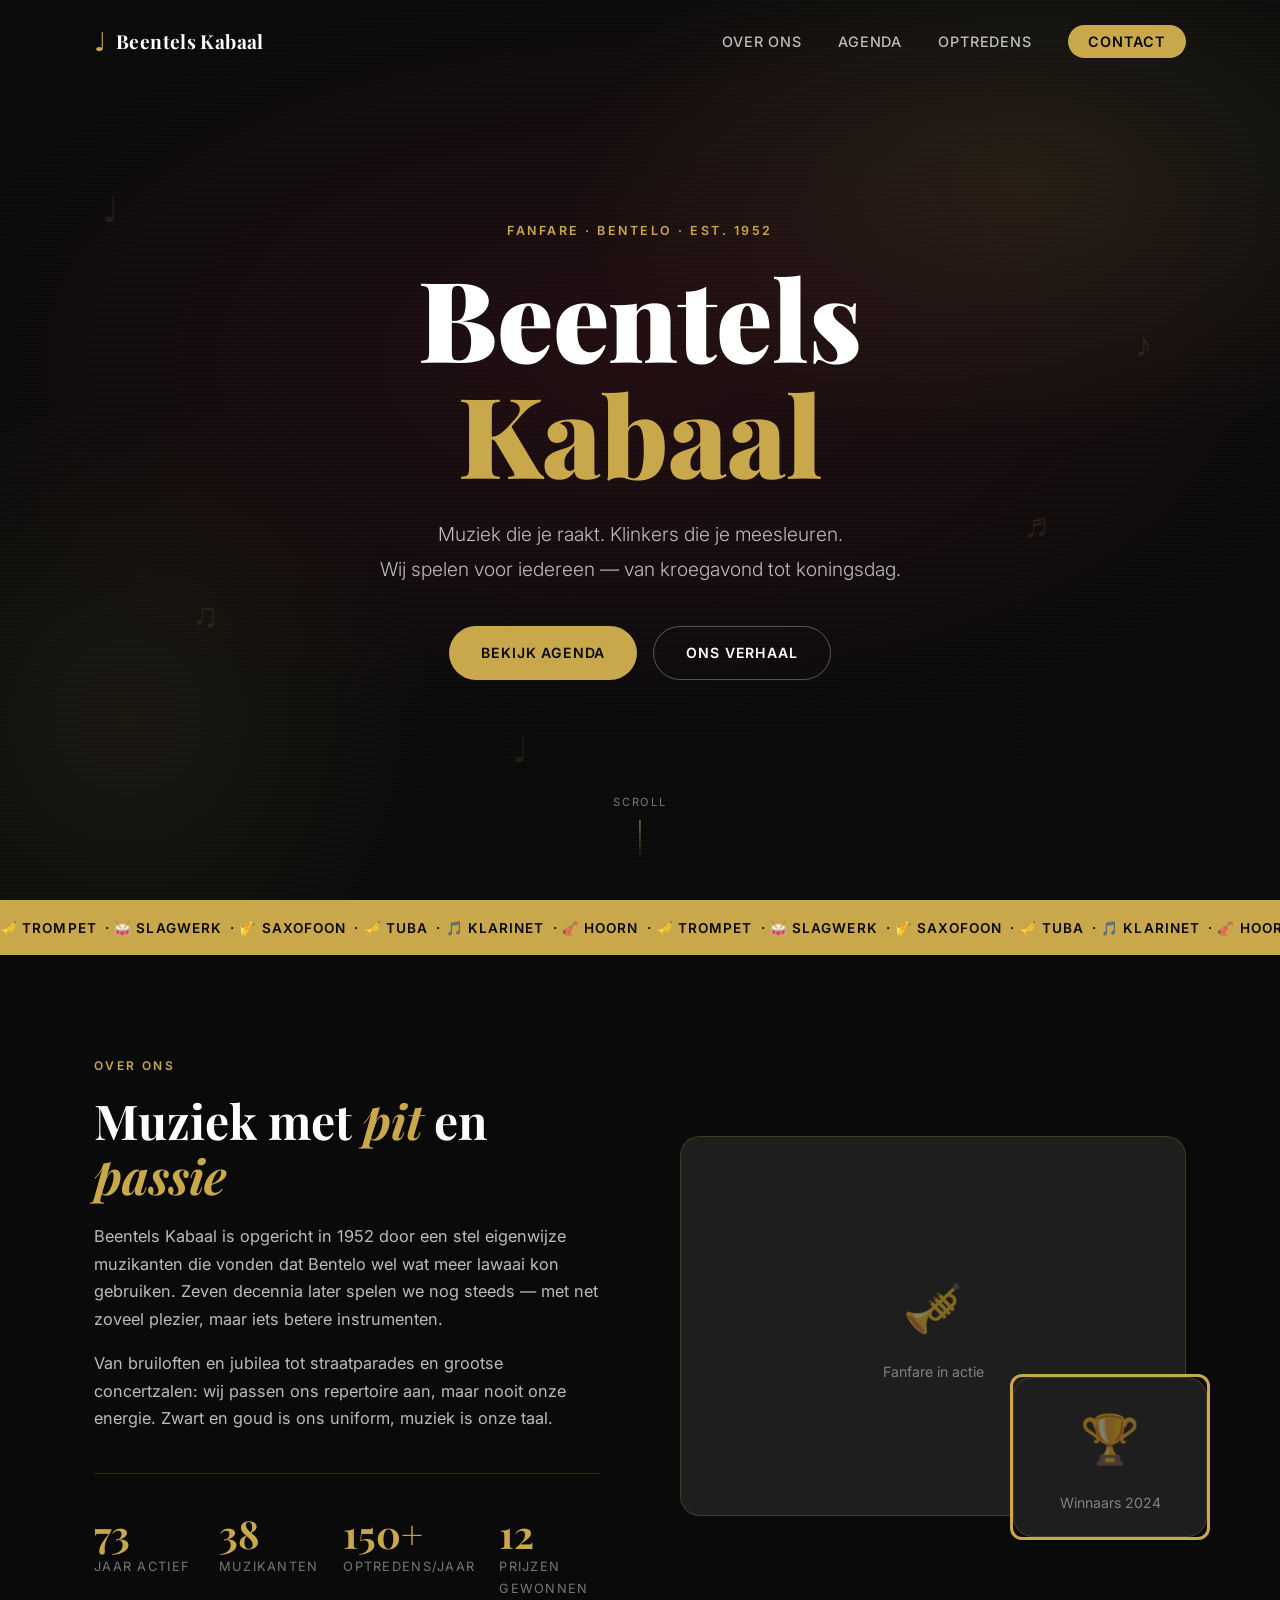
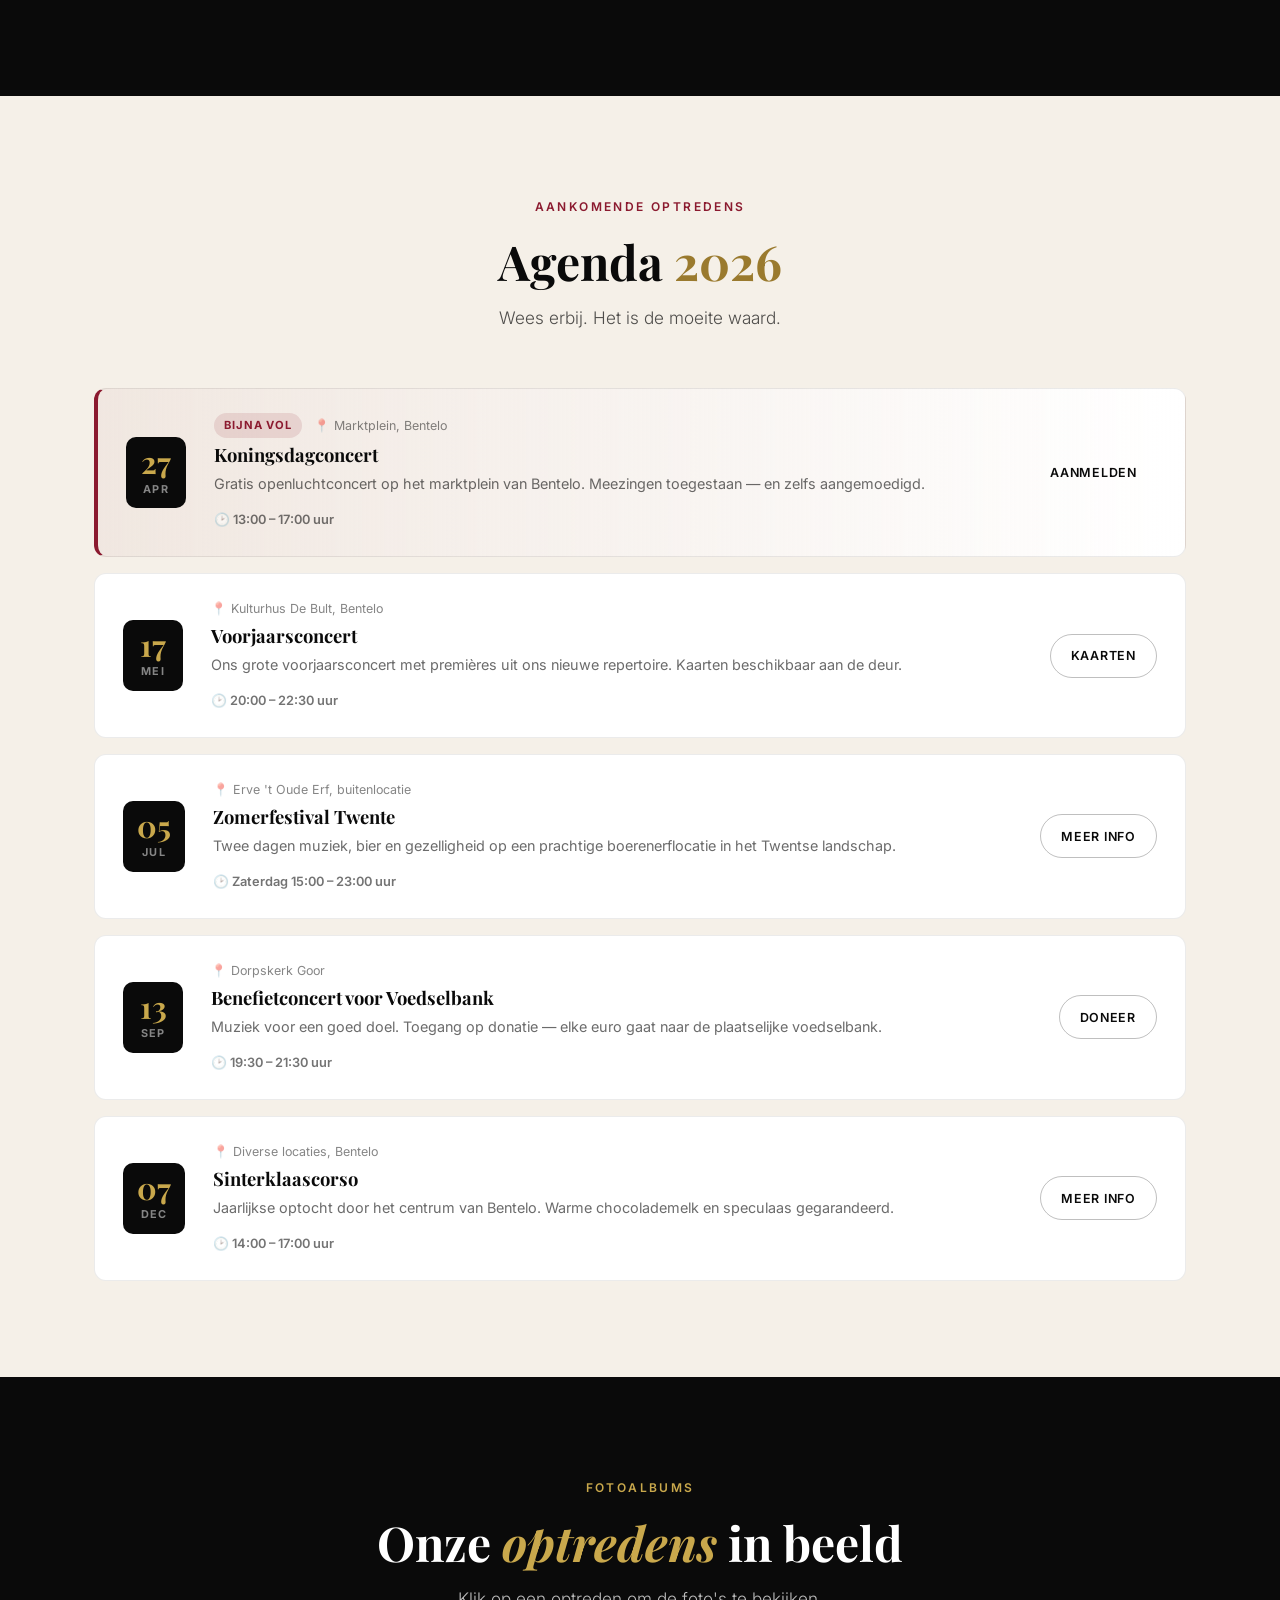
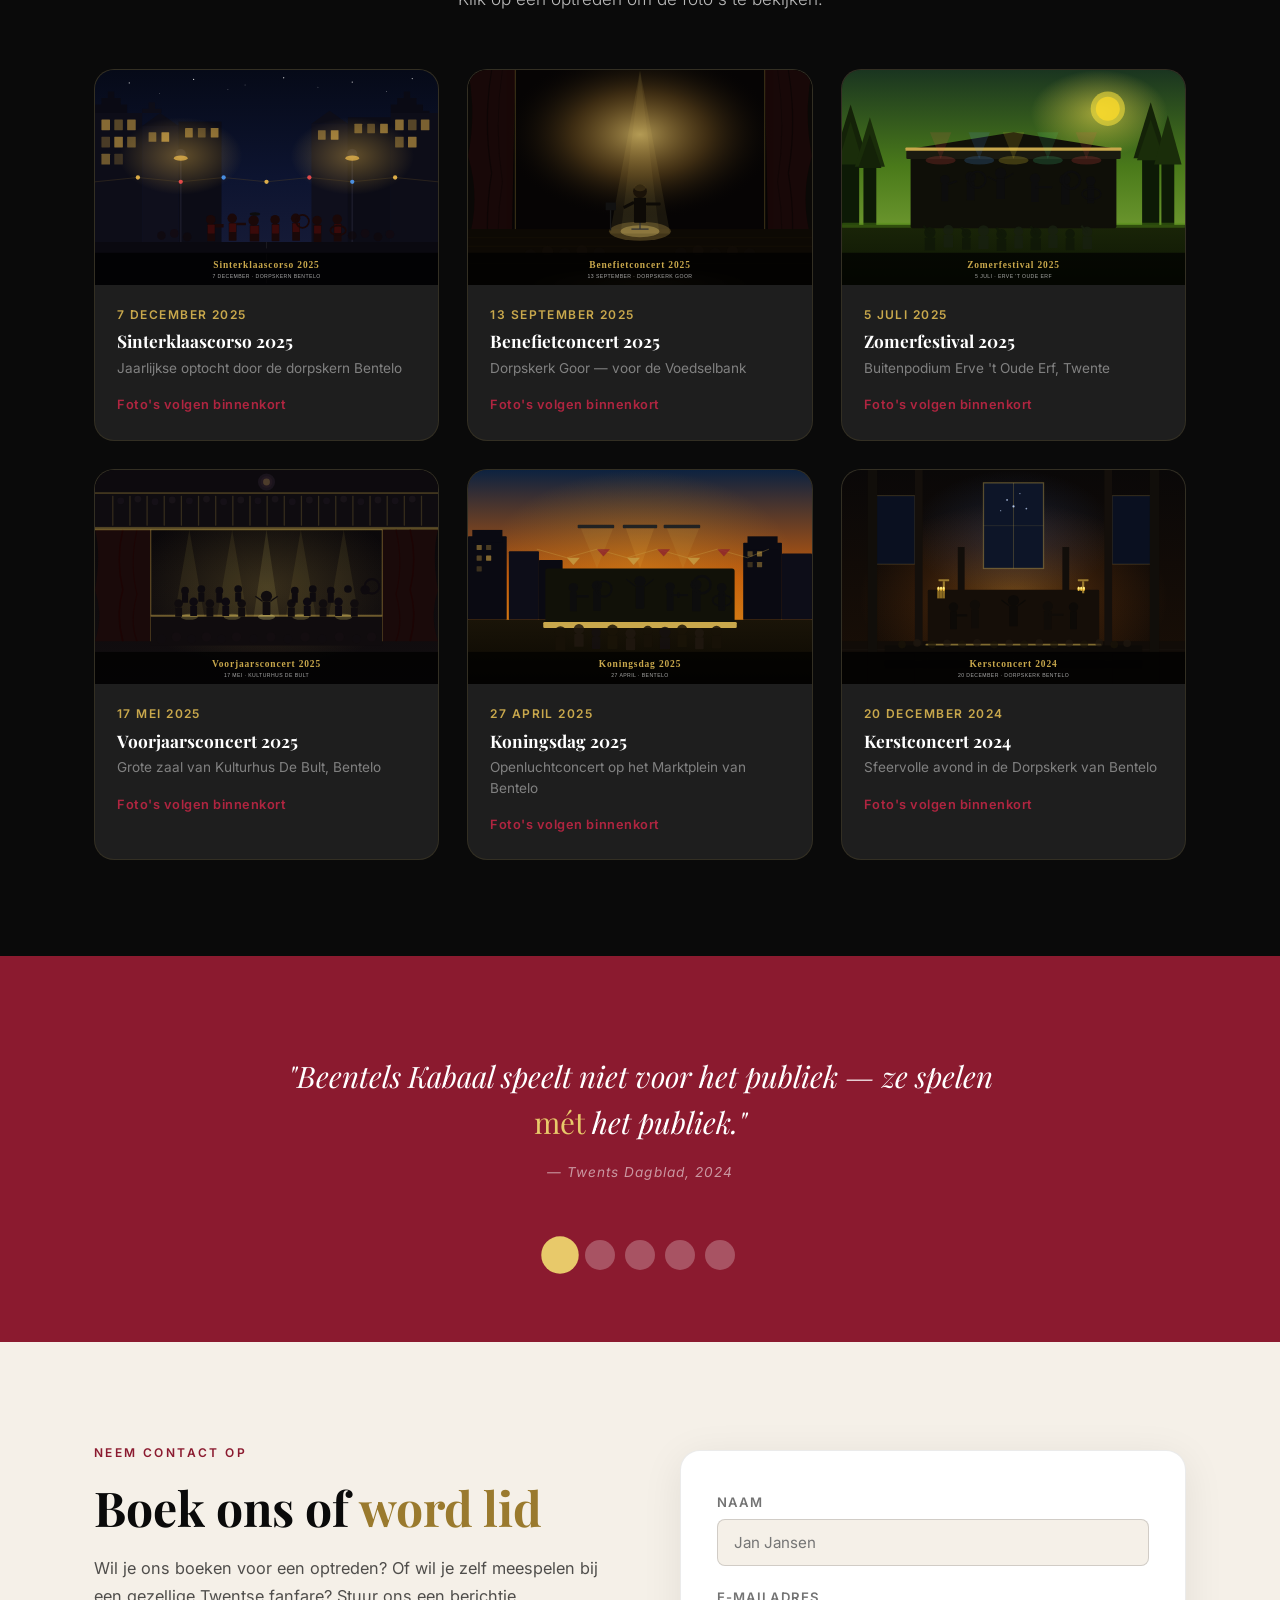
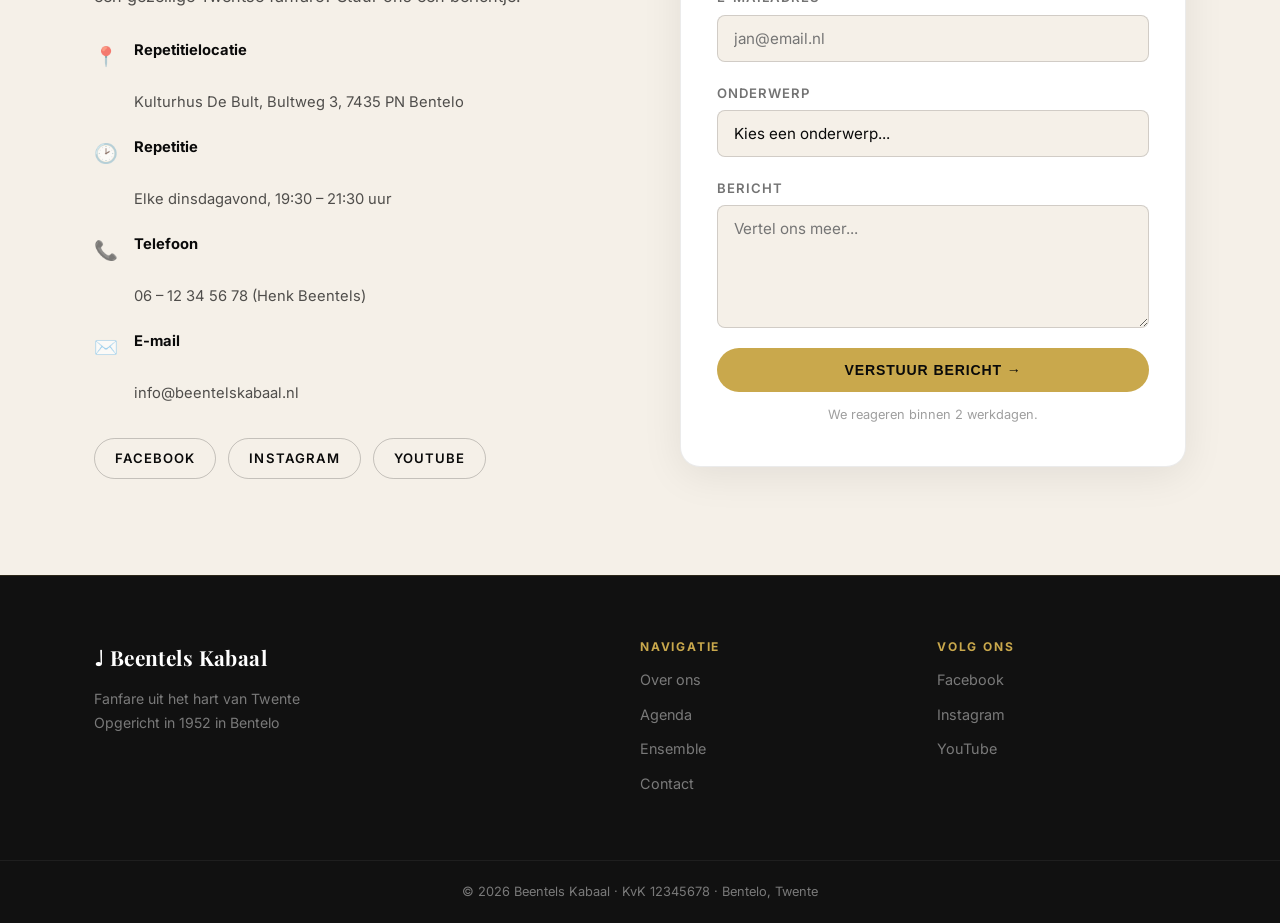
==== commit 8003d1c5: "Add: CMS-infrastructuur met Decap CMS, Netlify Identity en dynamische content - Decap CMS beheerpane" ====
--- a/index.html
+++ b/index.html
@@ -132,89 +132,8 @@
         <p class="section-sub dark-text">Wees erbij. Het is de moeite waard.</p>
       </div>
 
-      <div class="agenda-list">
-
-        <div class="agenda-item highlight">
-          <div class="agenda-date-block">
-            <span class="a-day">27</span>
-            <span class="a-month">APR</span>
-          </div>
-          <div class="agenda-body">
-            <div class="agenda-meta">
-              <span class="tag tag-red">Bijna vol</span>
-              <span class="agenda-location">📍 Marktplein, Bentelo</span>
-            </div>
-            <h3>Koningsdagconcert</h3>
-            <p>Gratis openluchtconcert op het marktplein van Bentelo. Meezingen toegestaan — en zelfs aangemoedigd.</p>
-            <span class="agenda-time">🕑 13:00 – 17:00 uur</span>
-          </div>
-          <a href="#contact" class="btn btn-small">Aanmelden</a>
-        </div>
-
-        <div class="agenda-item">
-          <div class="agenda-date-block">
-            <span class="a-day">17</span>
-            <span class="a-month">MEI</span>
-          </div>
-          <div class="agenda-body">
-            <div class="agenda-meta">
-              <span class="agenda-location">📍 Kulturhus De Bult, Bentelo</span>
-            </div>
-            <h3>Voorjaarsconcert</h3>
-            <p>Ons grote voorjaarsconcert met premières uit ons nieuwe repertoire. Kaarten beschikbaar aan de deur.</p>
-            <span class="agenda-time">🕑 20:00 – 22:30 uur</span>
-          </div>
-          <a href="#contact" class="btn btn-small btn-outline-dark">Kaarten</a>
-        </div>
-
-        <div class="agenda-item">
-          <div class="agenda-date-block">
-            <span class="a-day">05</span>
-            <span class="a-month">JUL</span>
-          </div>
-          <div class="agenda-body">
-            <div class="agenda-meta">
-              <span class="agenda-location">📍 Erve 't Oude Erf, buitenlocatie</span>
-            </div>
-            <h3>Zomerfestival Twente</h3>
-            <p>Twee dagen muziek, bier en gezelligheid op een prachtige boerenerflocatie in het Twentse landschap.</p>
-            <span class="agenda-time">🕑 Zaterdag 15:00 – 23:00 uur</span>
-          </div>
-          <a href="#contact" class="btn btn-small btn-outline-dark">Meer info</a>
-        </div>
-
-        <div class="agenda-item">
-          <div class="agenda-date-block">
-            <span class="a-day">13</span>
-            <span class="a-month">SEP</span>
-          </div>
-          <div class="agenda-body">
-            <div class="agenda-meta">
-              <span class="agenda-location">📍 Dorpskerk Goor</span>
-            </div>
-            <h3>Benefietconcert voor Voedselbank</h3>
-            <p>Muziek voor een goed doel. Toegang op donatie — elke euro gaat naar de plaatselijke voedselbank.</p>
-            <span class="agenda-time">🕑 19:30 – 21:30 uur</span>
-          </div>
-          <a href="#contact" class="btn btn-small btn-outline-dark">Doneer</a>
-        </div>
-
-        <div class="agenda-item">
-          <div class="agenda-date-block">
-            <span class="a-day">07</span>
-            <span class="a-month">DEC</span>
-          </div>
-          <div class="agenda-body">
-            <div class="agenda-meta">
-              <span class="agenda-location">📍 Diverse locaties, Bentelo</span>
-            </div>
-            <h3>Sinterklaascorso</h3>
-            <p>Jaarlijkse optocht door het centrum van Bentelo. Warme chocolademelk en speculaas gegarandeerd.</p>
-            <span class="agenda-time">🕑 14:00 – 17:00 uur</span>
-          </div>
-          <a href="#contact" class="btn btn-small btn-outline-dark">Meer info</a>
-        </div>
-
+      <div class="agenda-list" id="agendaList">
+        <p class="loading-tekst">Agenda wordt geladen…</p>
       </div>
     </div>
   </section>
@@ -227,104 +146,8 @@
         <h2>Onze <em>optredens</em> in beeld</h2>
         <p class="section-sub">Klik op een optreden om de foto's te bekijken.</p>
       </div>
-      <div class="optredens-grid">
-
-        <a href="optredens/koningsdag-2025.html" class="optreden-card">
-          <div class="optreden-img-wrap">
-            <img src="images/optreden-koningsdag.svg" alt="Koningsdag 2025" />
-            <div class="optreden-overlay">
-              <span class="overlay-icon">🖼</span>
-              <span class="overlay-text">Bekijk foto's</span>
-            </div>
-          </div>
-          <div class="optreden-info">
-            <span class="optreden-date">27 april 2025</span>
-            <h3>Koningsdag 2025</h3>
-            <p>Openluchtconcert op het Marktplein van Bentelo</p>
-            <span class="optreden-count">12 foto's →</span>
-          </div>
-        </a>
-
-        <a href="optredens/voorjaar-2025.html" class="optreden-card">
-          <div class="optreden-img-wrap">
-            <img src="images/optreden-voorjaar.svg" alt="Voorjaarsconcert 2025" />
-            <div class="optreden-overlay">
-              <span class="overlay-icon">🖼</span>
-              <span class="overlay-text">Bekijk foto's</span>
-            </div>
-          </div>
-          <div class="optreden-info">
-            <span class="optreden-date">17 mei 2025</span>
-            <h3>Voorjaarsconcert 2025</h3>
-            <p>Grote zaal van Kulturhus De Bult, Bentelo</p>
-            <span class="optreden-count">10 foto's →</span>
-          </div>
-        </a>
-
-        <a href="optredens/zomerfestival-2025.html" class="optreden-card">
-          <div class="optreden-img-wrap">
-            <img src="images/optreden-zomerfestival.svg" alt="Zomerfestival 2025" />
-            <div class="optreden-overlay">
-              <span class="overlay-icon">🖼</span>
-              <span class="overlay-text">Bekijk foto's</span>
-            </div>
-          </div>
-          <div class="optreden-info">
-            <span class="optreden-date">5 juli 2025</span>
-            <h3>Zomerfestival 2025</h3>
-            <p>Buitenpodium Erve 't Oude Erf, Twente</p>
-            <span class="optreden-count">14 foto's →</span>
-          </div>
-        </a>
-
-        <a href="optredens/benefiet-2025.html" class="optreden-card">
-          <div class="optreden-img-wrap">
-            <img src="images/optreden-benefiet.svg" alt="Benefietconcert 2025" />
-            <div class="optreden-overlay">
-              <span class="overlay-icon">🖼</span>
-              <span class="overlay-text">Bekijk foto's</span>
-            </div>
-          </div>
-          <div class="optreden-info">
-            <span class="optreden-date">13 september 2025</span>
-            <h3>Benefietconcert 2025</h3>
-            <p>Dorpskerk Goor — voor de Voedselbank</p>
-            <span class="optreden-count">8 foto's →</span>
-          </div>
-        </a>
-
-        <a href="optredens/sinterklaas-2025.html" class="optreden-card">
-          <div class="optreden-img-wrap">
-            <img src="images/optreden-sinterklaas.svg" alt="Sinterklaascorso 2025" />
-            <div class="optreden-overlay">
-              <span class="overlay-icon">🖼</span>
-              <span class="overlay-text">Bekijk foto's</span>
-            </div>
-          </div>
-          <div class="optreden-info">
-            <span class="optreden-date">7 december 2025</span>
-            <h3>Sinterklaascorso 2025</h3>
-            <p>Jaarlijkse optocht door de dorpskern Bentelo</p>
-            <span class="optreden-count">9 foto's →</span>
-          </div>
-        </a>
-
-        <a href="optredens/kerstconcert-2024.html" class="optreden-card">
-          <div class="optreden-img-wrap">
-            <img src="images/optreden-kerstconcert.svg" alt="Kerstconcert 2024" />
-            <div class="optreden-overlay">
-              <span class="overlay-icon">🖼</span>
-              <span class="overlay-text">Bekijk foto's</span>
-            </div>
-          </div>
-          <div class="optreden-info">
-            <span class="optreden-date">20 december 2024</span>
-            <h3>Kerstconcert 2024</h3>
-            <p>Sfeervolle avond in de Dorpskerk van Bentelo</p>
-            <span class="optreden-count">11 foto's →</span>
-          </div>
-        </a>
-
+      <div class="optredens-grid" id="optredensGrid">
+        <p class="loading-tekst">Evenementen worden geladen…</p>
       </div>
     </div>
   </section>
@@ -474,6 +297,7 @@
     </div>
   </footer>
 
+  <script src="https://identity.netlify.com/v1/netlify-identity-widget.js"></script>
   <script src="script.js"></script>
 </body>
 </html>
--- a/styles.css
+++ b/styles.css
@@ -157,7 +157,10 @@
 }
 
 .nav-mobile a {
-  padding: 12px 0;
+  padding: 16px 0;
+  min-height: 48px;
+  display: flex;
+  align-items: center;
   font-size: 1rem;
   font-weight: 500;
   color: var(--text-light);
@@ -382,6 +385,7 @@
 
 .btn-small {
   padding: 9px 20px;
+  min-height: 44px;
   font-size: 0.78rem;
   white-space: nowrap;
   flex-shrink: 0;
@@ -585,7 +589,8 @@
 .agenda-meta {
   display: flex;
   align-items: center;
-  gap: 12px;
+  flex-wrap: wrap;
+  gap: 8px 12px;
   margin-bottom: 6px;
 }
 
@@ -833,7 +838,7 @@
 
 .quote-slider {
   position: relative;
-  min-height: 160px;
+  min-height: 180px;
   display: flex;
   align-items: center;
   justify-content: center;
@@ -895,7 +900,8 @@
   border: none;
   background: rgba(255,255,255,0.25);
   cursor: pointer;
-  padding: 0;
+  padding: 10px;
+  box-sizing: content-box;
   transition: background var(--transition), transform var(--transition);
 }
 
@@ -1118,15 +1124,47 @@
   .nav-links { display: none; }
   .hamburger { display: flex; }
 
-  .hero-title { font-size: 3rem; }
-  .section { padding: 64px 0; }
+  .hero-title { font-size: 2.6rem; }
+  .section { padding: 56px 0; }
 
   .stats { grid-template-columns: repeat(2, 1fr); }
-  .optredens-grid { grid-template-columns: 1fr; }
-
-  .agenda-item { flex-direction: column; align-items: flex-start; gap: 16px; }
-  .agenda-item .btn-small { align-self: flex-start; }
-
-  .footer-inner { grid-template-columns: 1fr; }
+  .optredens-grid { grid-template-columns: 1fr; gap: 16px; }
+
+  /* Agenda: kolom-layout, volledige breedte knop */
+  .agenda-item { flex-direction: column; align-items: stretch; gap: 16px; padding: 20px; }
+  .agenda-item .btn-small { align-self: stretch; text-align: center; justify-content: center; width: 100%; min-height: 48px; }
+  .agenda-date-block { width: auto; align-self: flex-start; }
+
+  /* Quote slideshow */
+  .quote-slider { min-height: 240px; }
+
+  /* Footer */
+  .footer-inner { grid-template-columns: 1fr; gap: 28px; padding: 48px 24px; }
   .form-block { padding: 28px 20px; }
-}
+  .form-group textarea { resize: none; }
+}
+
+@media (max-width: 480px) {
+  .section { padding: 48px 0; }
+  .hero-title { font-size: 2.2rem; }
+  .stats { gap: 16px; }
+  .stats strong { font-size: 2rem; }
+  .quote-slider { min-height: 260px; }
+}
+
+/* Landscape op mobiel */
+@media (max-height: 500px) and (orientation: landscape) {
+  .hero { min-height: 100svh; }
+  .hero-title { font-size: 2rem; }
+  .hero-desc { display: none; }
+  .hero-scroll { bottom: 12px; }
+}
+
+/* Prefers reduced motion */
+@media (prefers-reduced-motion: reduce) {
+  *, *::before, *::after {
+    animation-duration: 0.01ms !important;
+    animation-iteration-count: 1 !important;
+    transition-duration: 0.01ms !important;
+  }
+}
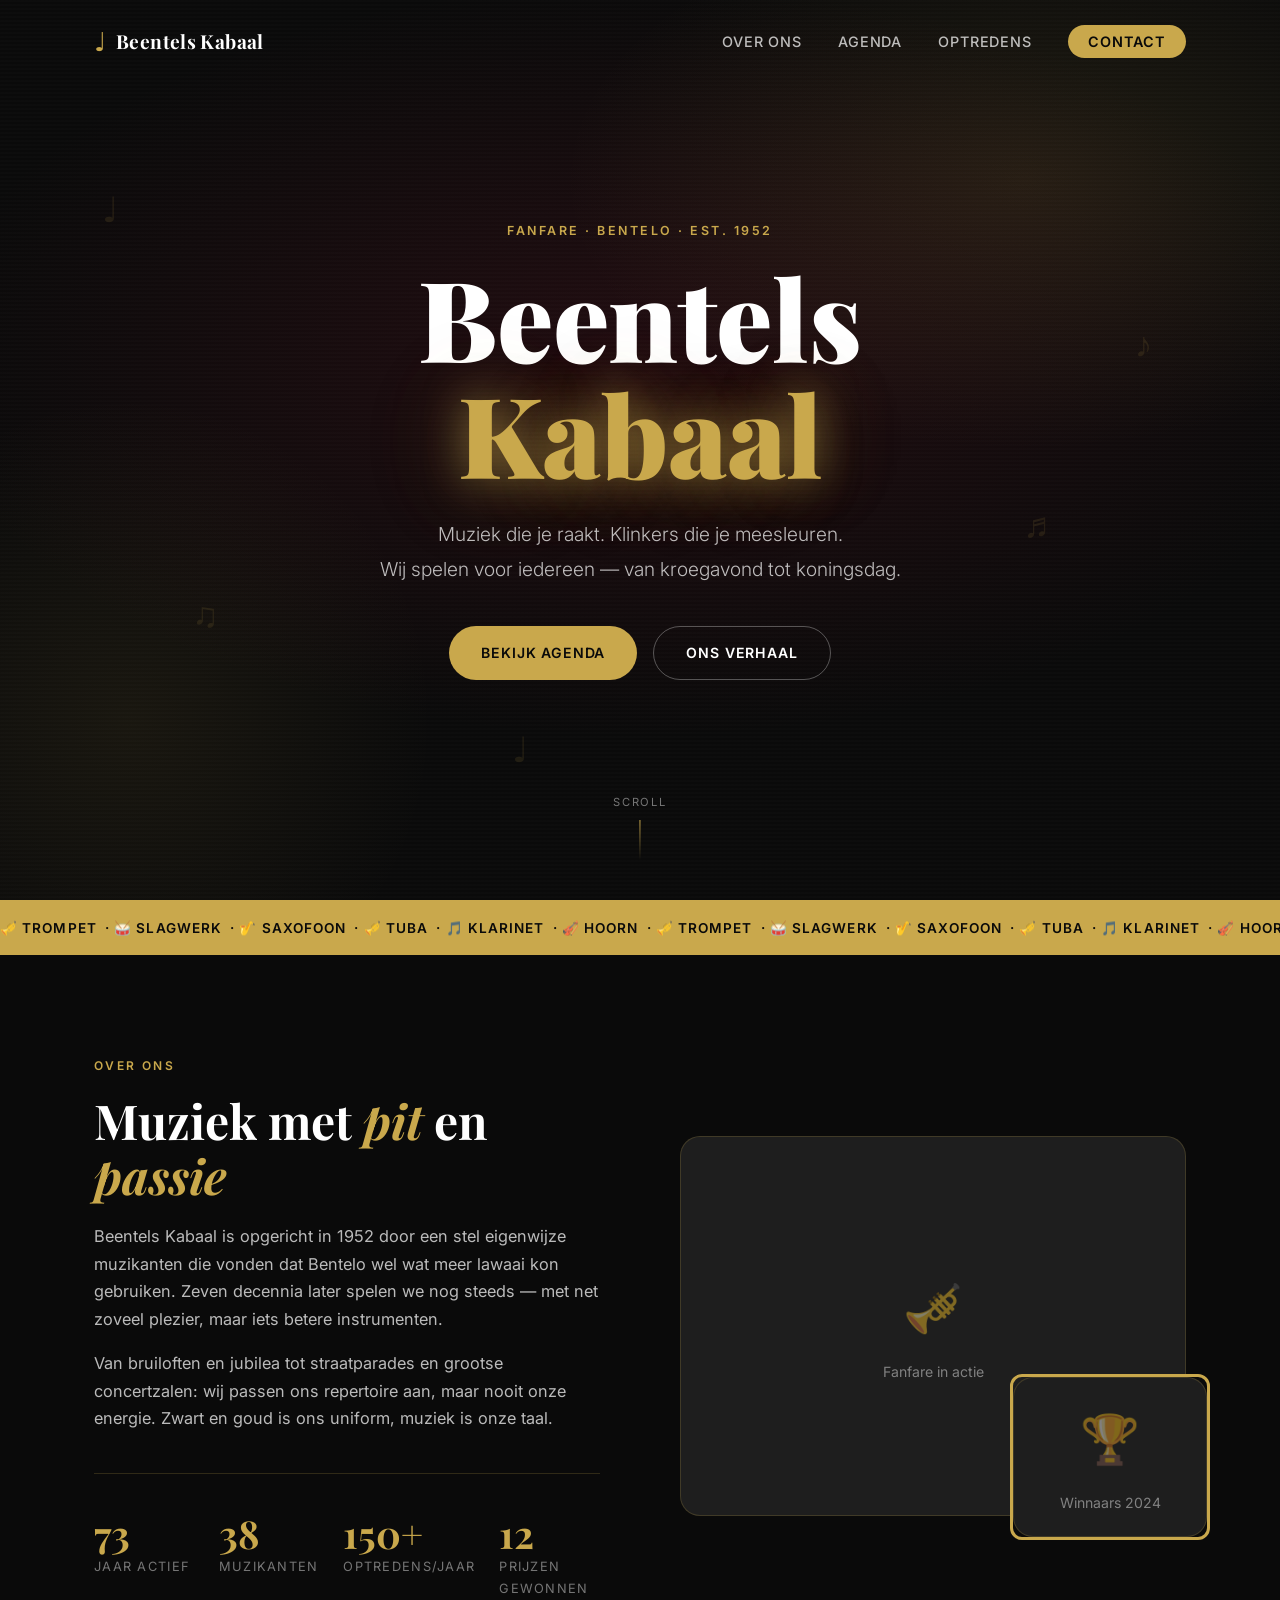
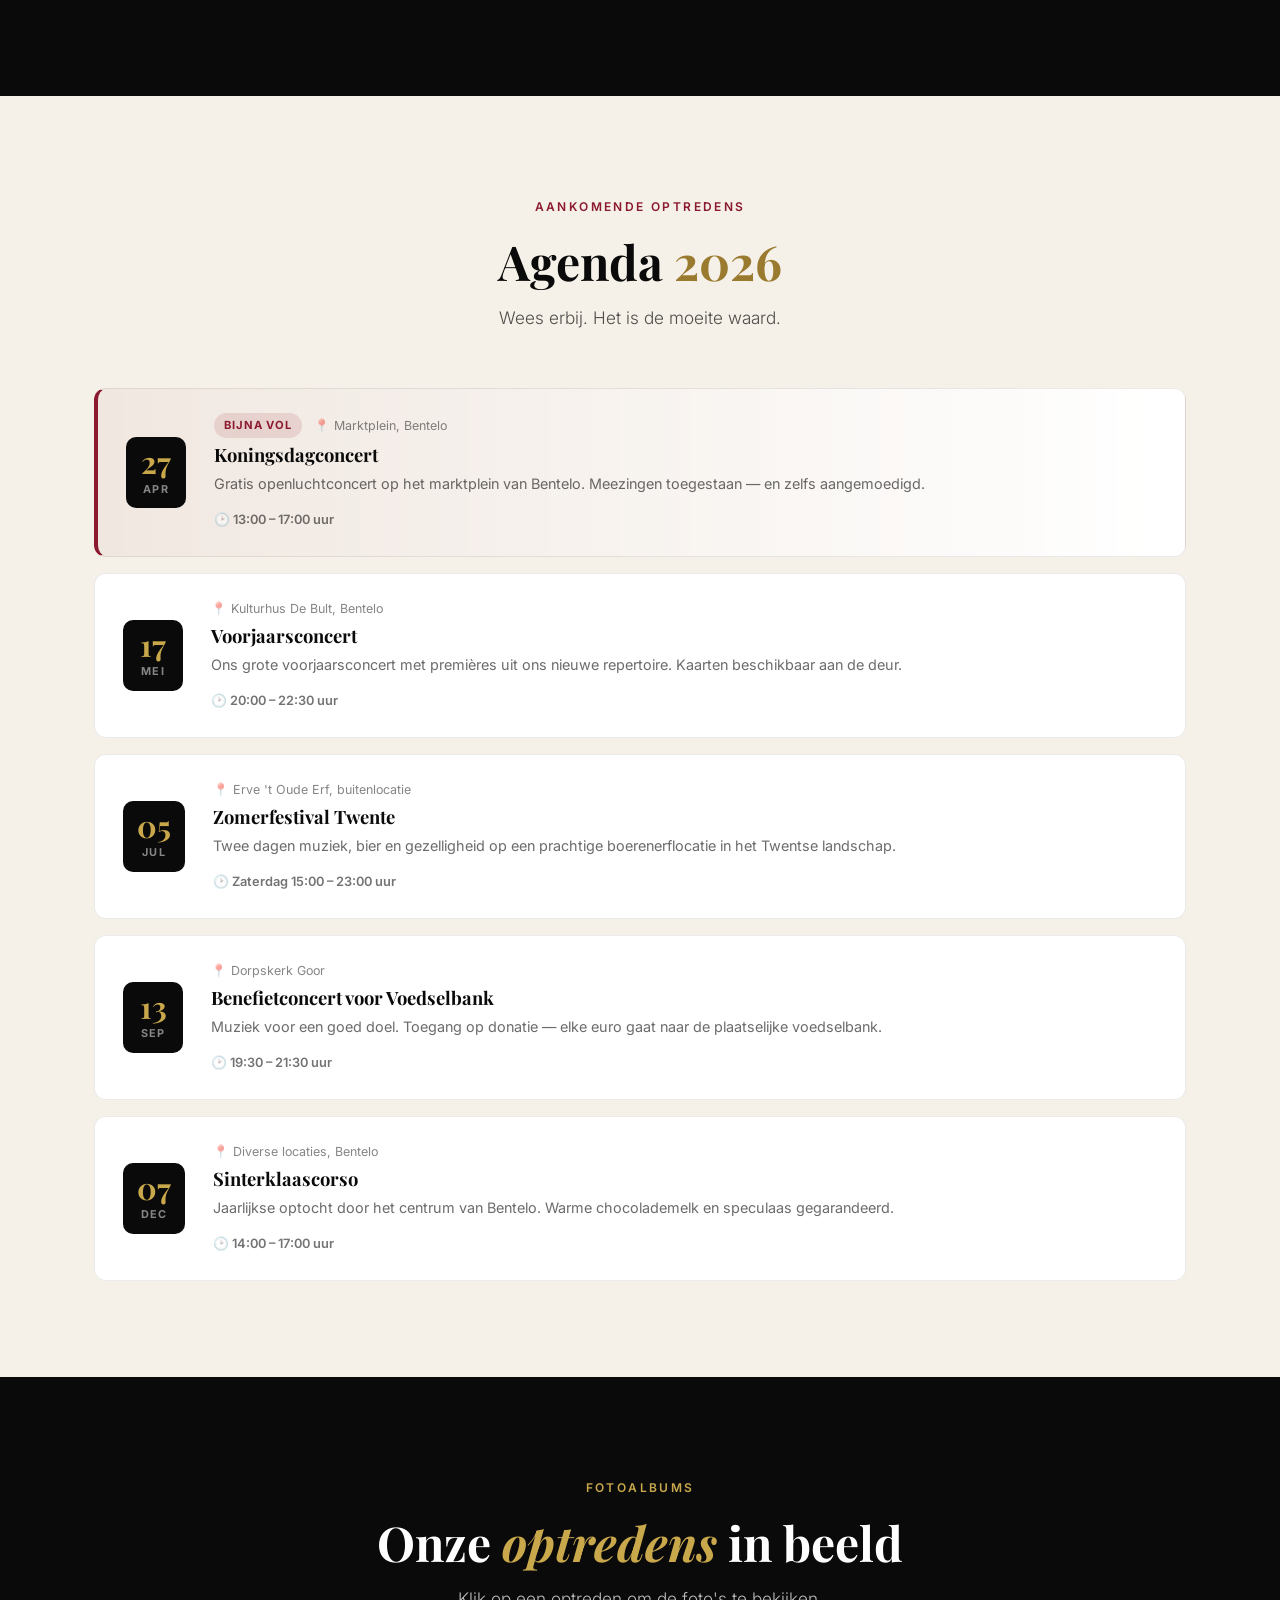
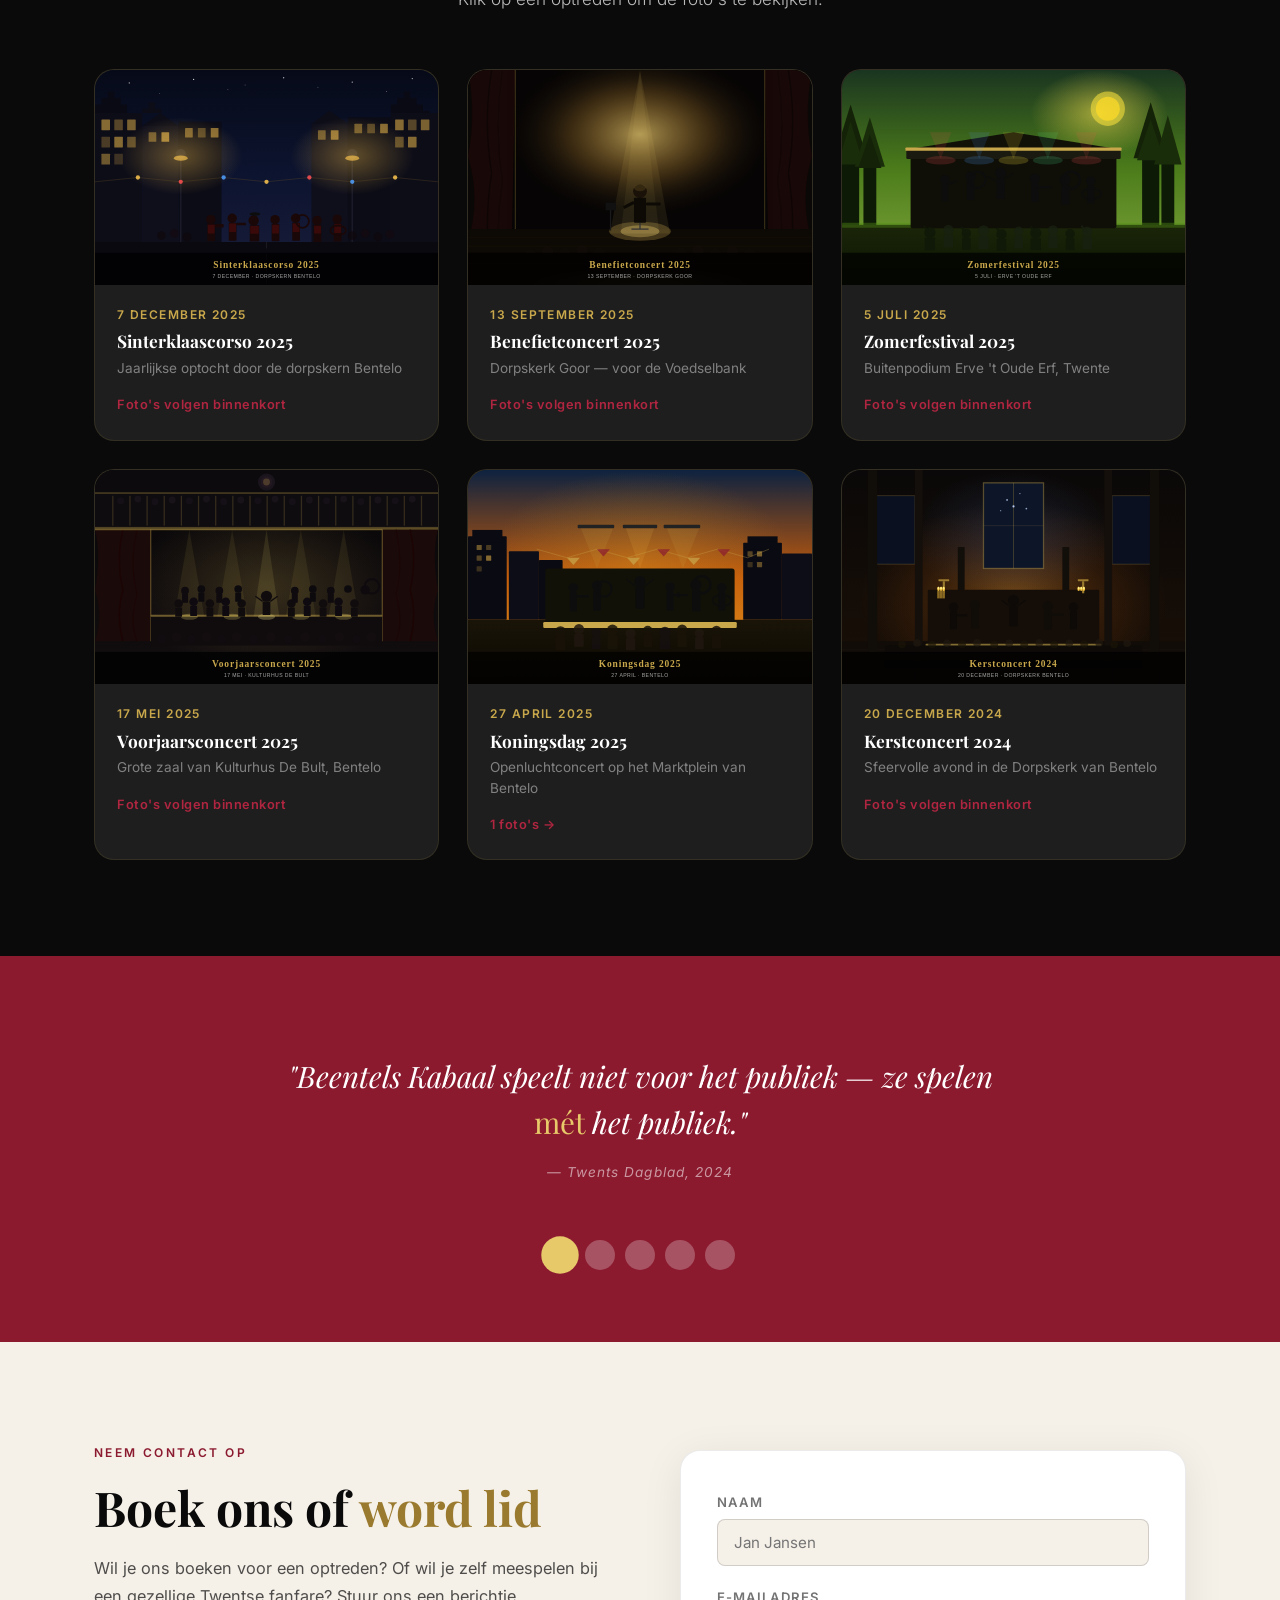
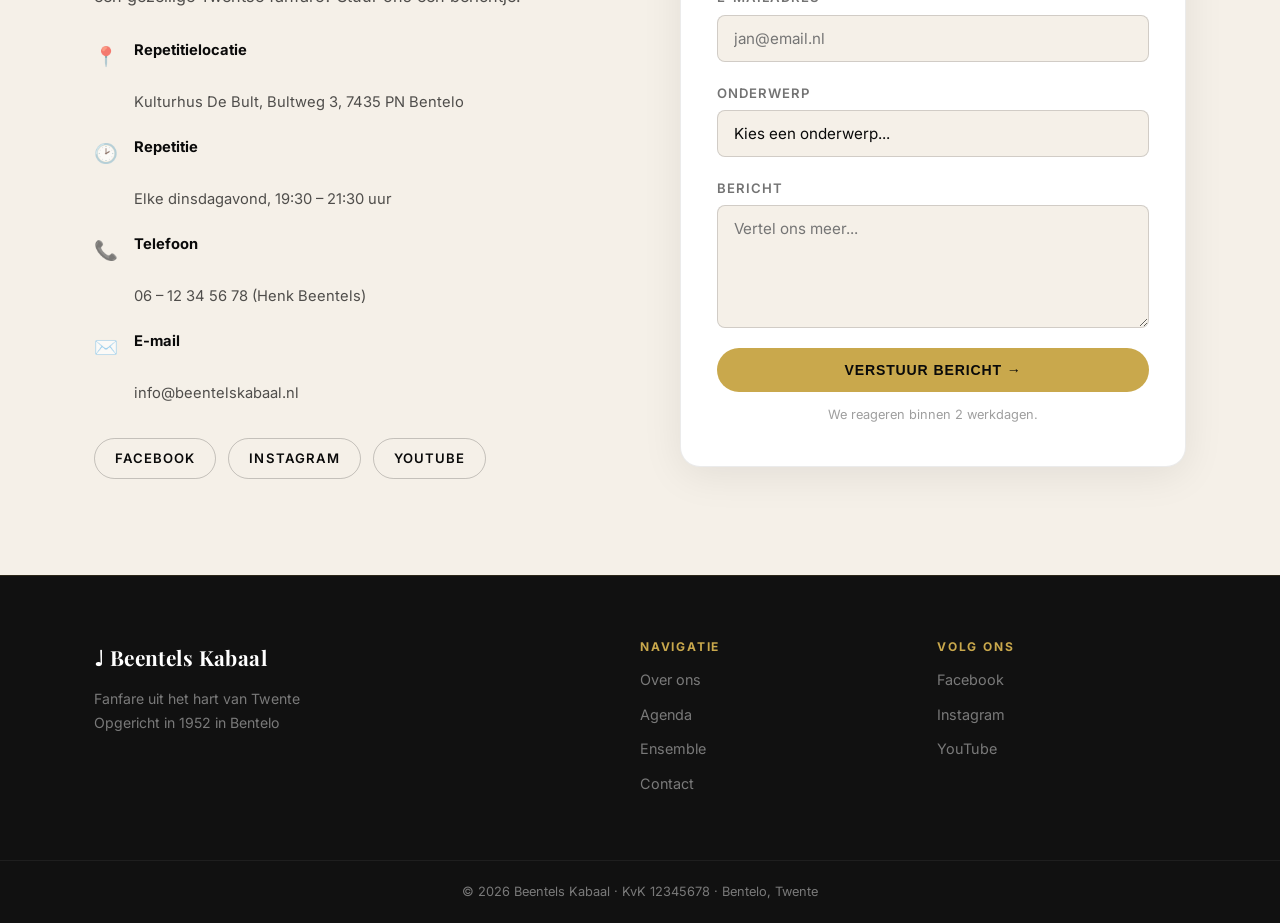
==== commit 7169c84a: "Add/Fix: gouden gloed titel, over-ons afbeeldingen in CMS, agenda opgeschoond, Netlify Forms - Goude" ====
--- a/index.html
+++ b/index.html
@@ -109,12 +109,12 @@
         </div>
       </div>
       <div class="image-block">
-        <div class="img-placeholder large">
+        <div class="img-placeholder large" id="overOnsGroot">
           <div class="img-icon">🎺</div>
           <p>Fanfare in actie</p>
         </div>
         <div class="img-accent">
-          <div class="img-placeholder small">
+          <div class="img-placeholder small" id="overOnsKlein">
             <div class="img-icon">🏆</div>
             <p>Winnaars 2024</p>
           </div>
@@ -240,18 +240,20 @@
       </div>
 
       <div class="form-block">
-        <form class="contact-form" id="contactForm">
+        <form class="contact-form" id="contactForm" name="contact" data-netlify="true" netlify-honeypot="bot-field">
+          <input type="hidden" name="form-name" value="contact" />
+          <p style="display:none"><input name="bot-field" /></p>
           <div class="form-group">
             <label for="name">Naam</label>
-            <input type="text" id="name" placeholder="Jan Jansen" />
+            <input type="text" id="name" name="naam" placeholder="Jan Jansen" required />
           </div>
           <div class="form-group">
             <label for="email">E-mailadres</label>
-            <input type="email" id="email" placeholder="jan@email.nl" />
+            <input type="email" id="email" name="email" placeholder="jan@email.nl" required />
           </div>
           <div class="form-group">
             <label for="onderwerp">Onderwerp</label>
-            <select id="onderwerp">
+            <select id="onderwerp" name="onderwerp">
               <option value="">Kies een onderwerp...</option>
               <option>Ik wil jullie boeken voor een evenement</option>
               <option>Ik wil lid worden</option>
@@ -262,7 +264,7 @@
           </div>
           <div class="form-group">
             <label for="bericht">Bericht</label>
-            <textarea id="bericht" rows="5" placeholder="Vertel ons meer..."></textarea>
+            <textarea id="bericht" name="bericht" rows="5" placeholder="Vertel ons meer..." required></textarea>
           </div>
           <button type="submit" class="btn btn-primary full-width">Verstuur bericht →</button>
           <p class="form-note">We reageren binnen 2 werkdagen.</p>
@@ -298,6 +300,17 @@
   </footer>
 
   <script src="https://identity.netlify.com/v1/netlify-identity-widget.js"></script>
+  <script>
+    if (window.netlifyIdentity) {
+      window.netlifyIdentity.on('init', function(user) {
+        if (!user) {
+          window.netlifyIdentity.on('login', function() {
+            document.location.href = '/admin/';
+          });
+        }
+      });
+    }
+  </script>
   <script src="script.js"></script>
 </body>
 </html>
--- a/styles.css
+++ b/styles.css
@@ -238,7 +238,13 @@
 }
 
 .hero-title span { display: block; }
-.hero-title .gold { color: var(--gold); }
+.hero-title .gold {
+  color: var(--gold);
+  text-shadow:
+    0 0 40px rgba(201,168,76,0.55),
+    0 0 80px rgba(201,168,76,0.30),
+    0 0 140px rgba(201,168,76,0.15);
+}
 
 .hero-desc {
   font-size: clamp(1rem, 2.2vw, 1.2rem);
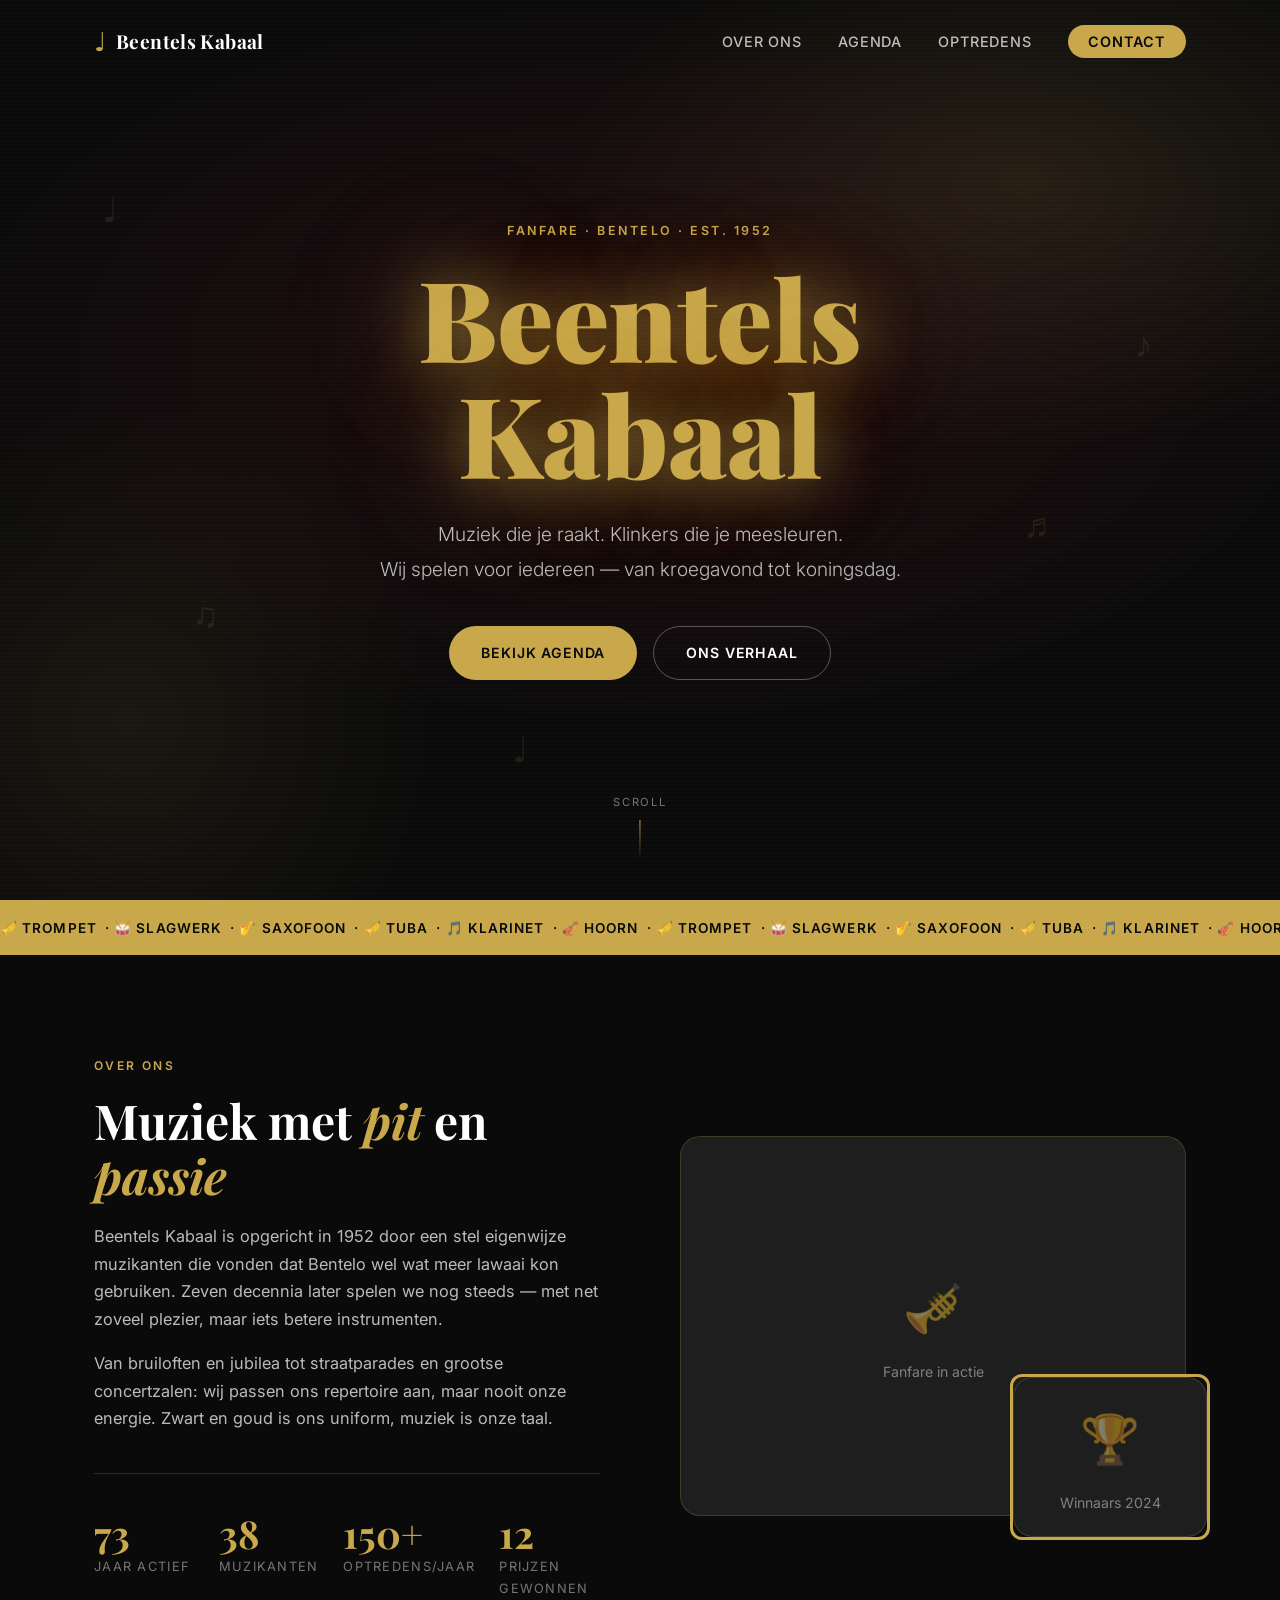
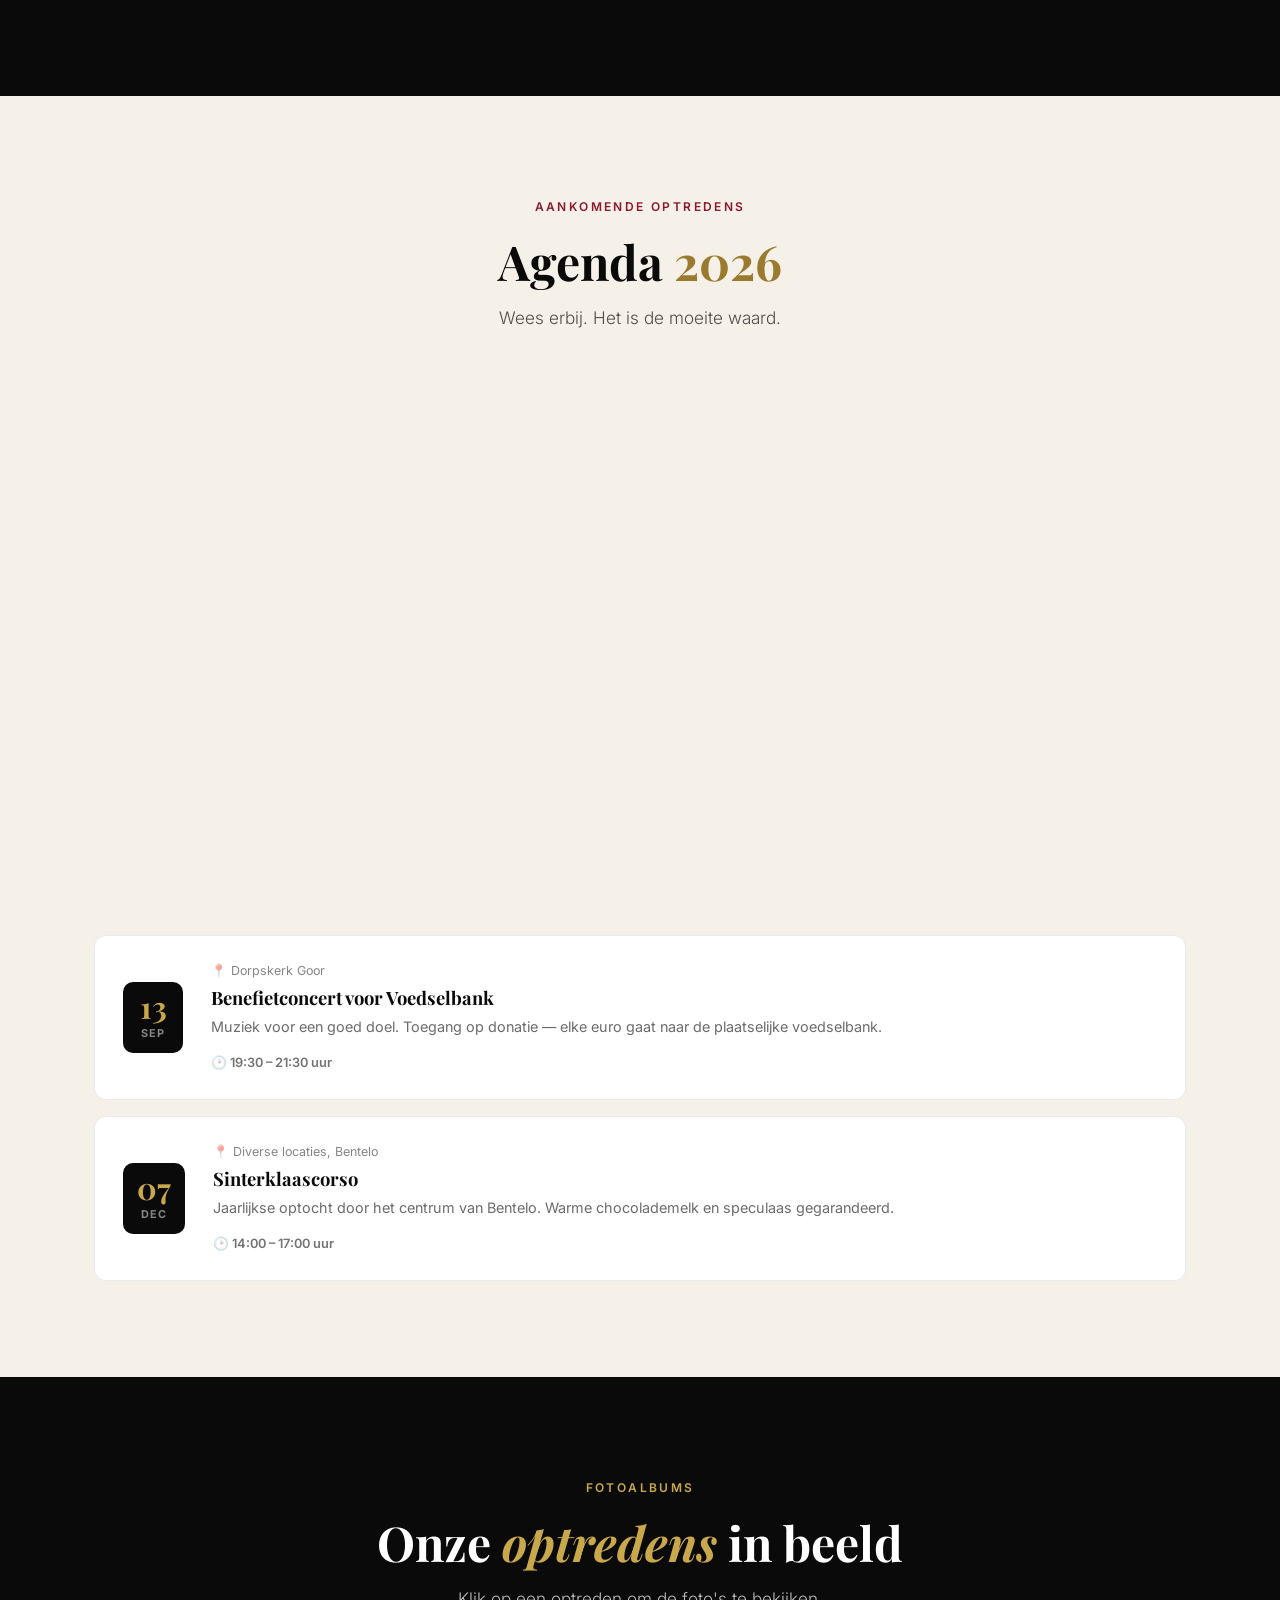
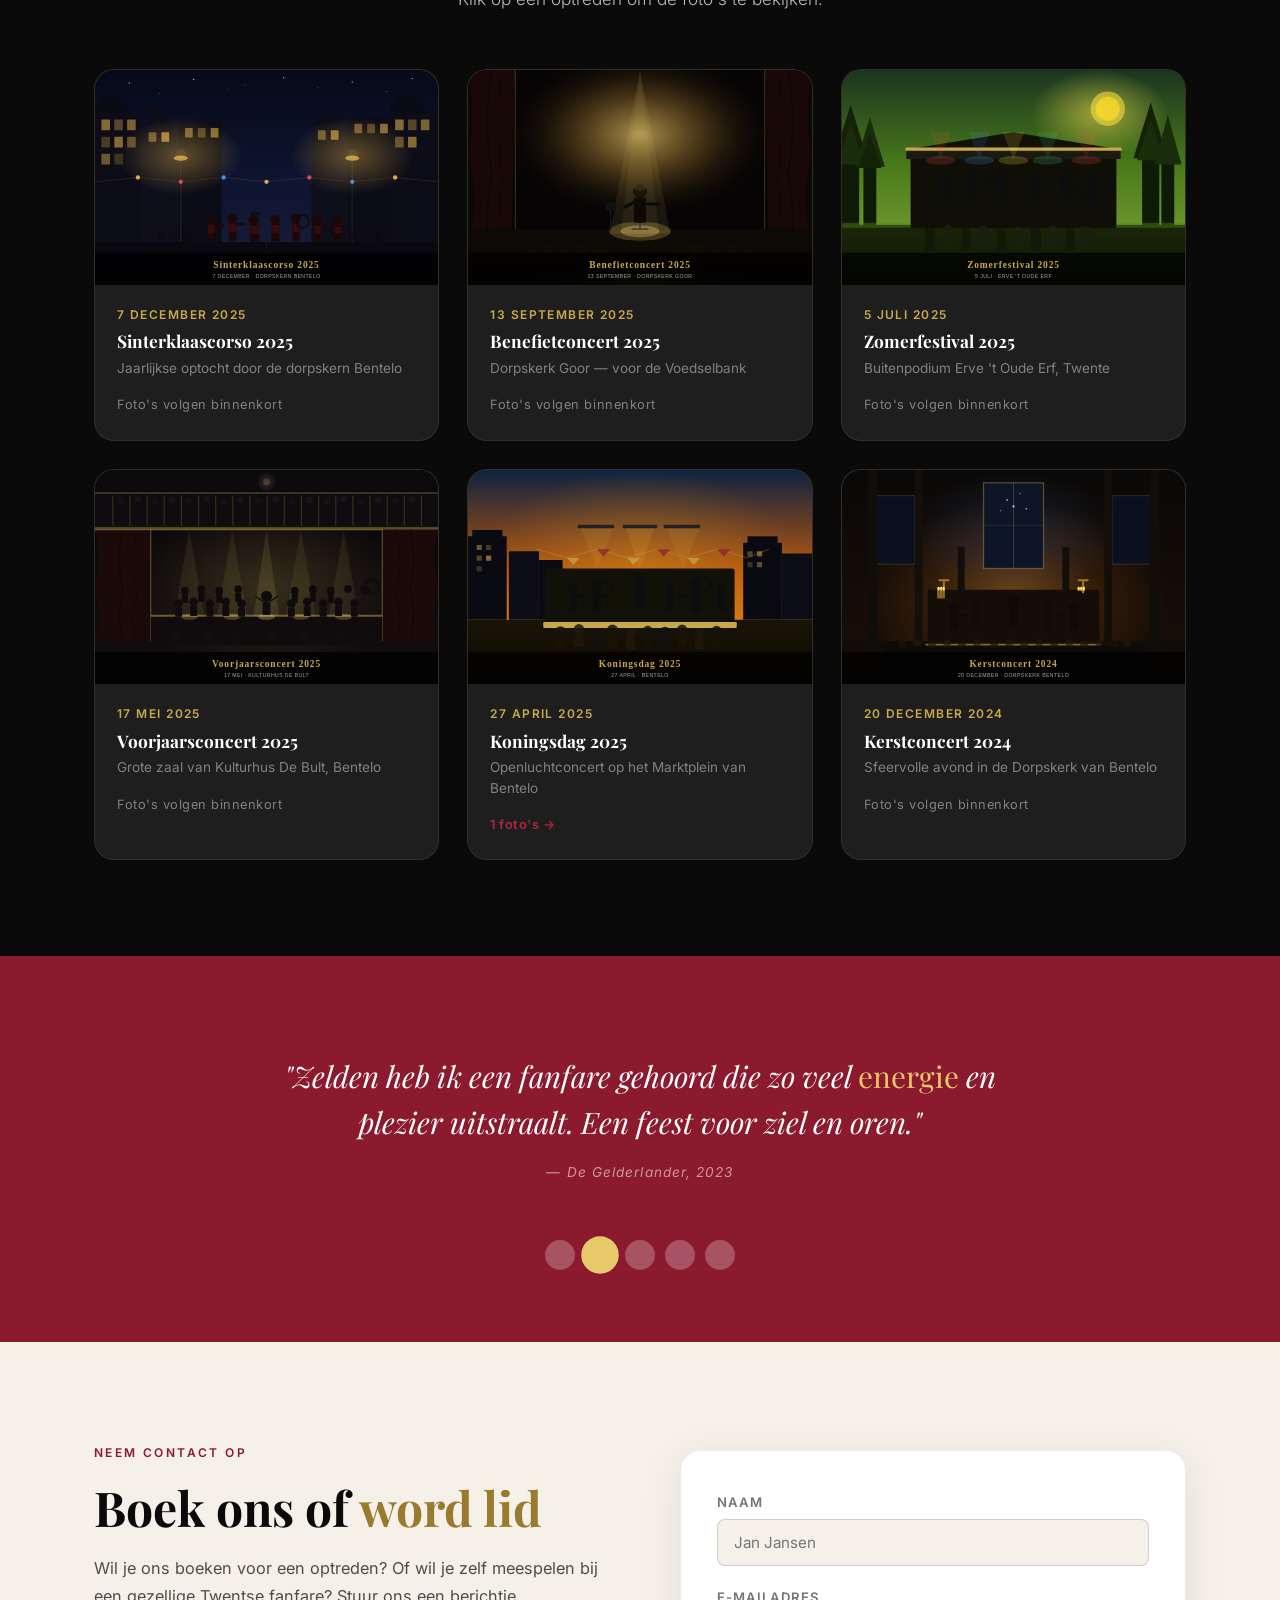
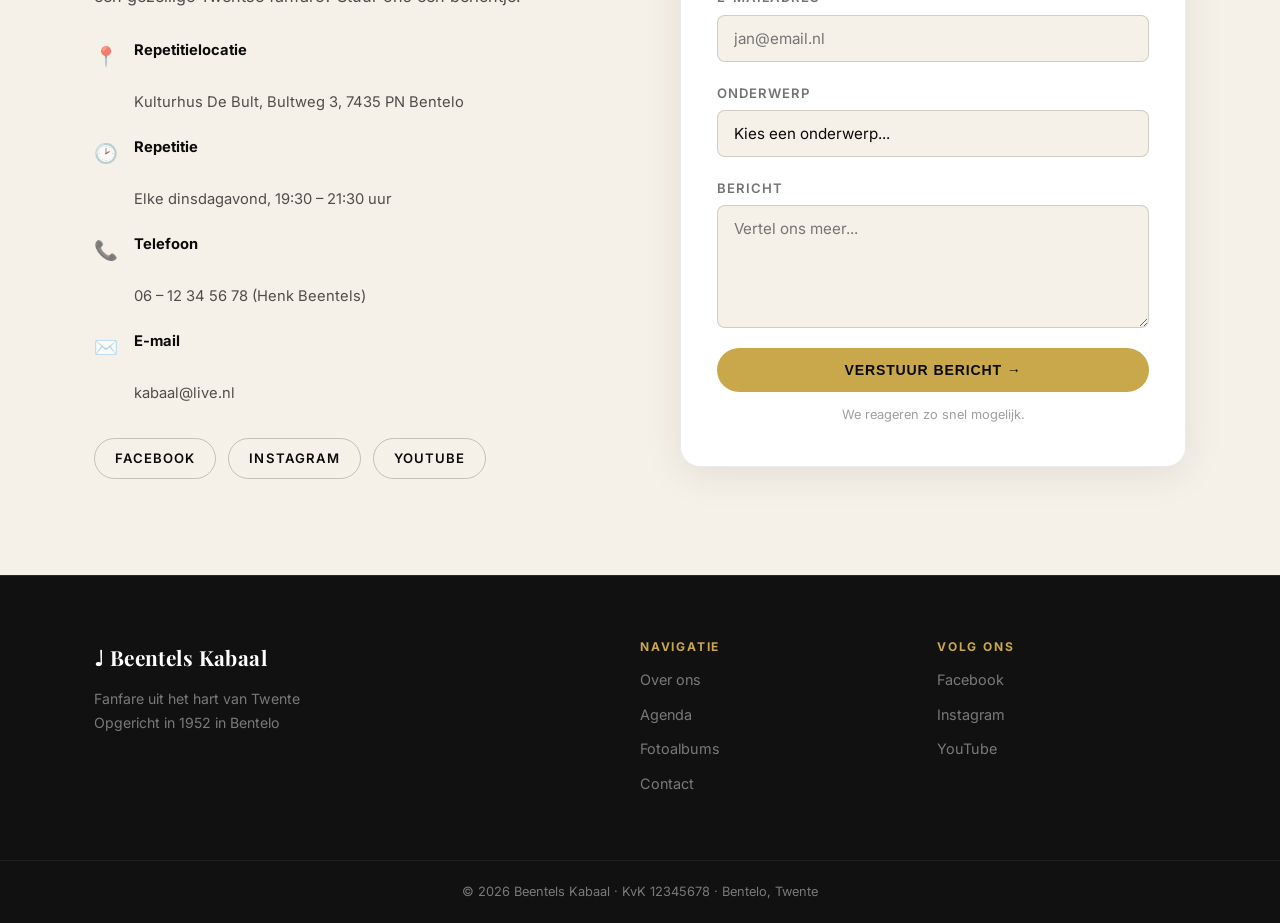
==== commit e339435f: "Fix/Refactor: code opgeschoond, glow verbeterd, email aangepast - Gouden gloed op beide woorden in h" ====
--- a/index.html
+++ b/index.html
@@ -42,7 +42,7 @@
     <div class="hero-content">
       <p class="hero-eyebrow">Fanfare · Bentelo · Est. 1952</p>
       <h1 class="hero-title">
-        <span>Beentels</span>
+        <span class="gold">Beentels</span>
         <span class="gold">Kabaal</span>
       </h1>
       <p class="hero-desc">
@@ -227,7 +227,7 @@
             <span class="contact-icon">✉️</span>
             <div>
               <strong>E-mail</strong><br />
-              info@beentelskabaal.nl
+              kabaal@live.nl
             </div>
           </li>
         </ul>
@@ -267,7 +267,7 @@
             <textarea id="bericht" name="bericht" rows="5" placeholder="Vertel ons meer..." required></textarea>
           </div>
           <button type="submit" class="btn btn-primary full-width">Verstuur bericht →</button>
-          <p class="form-note">We reageren binnen 2 werkdagen.</p>
+          <p class="form-note">We reageren zo snel mogelijk.</p>
         </form>
       </div>
     </div>
@@ -284,7 +284,7 @@
         <h5>Navigatie</h5>
         <a href="#over">Over ons</a>
         <a href="#agenda">Agenda</a>
-        <a href="#ensemble">Ensemble</a>
+        <a href="#optredens">Fotoalbums</a>
         <a href="#contact">Contact</a>
       </div>
       <div class="footer-links">
--- a/styles.css
+++ b/styles.css
@@ -241,9 +241,10 @@
 .hero-title .gold {
   color: var(--gold);
   text-shadow:
-    0 0 40px rgba(201,168,76,0.55),
-    0 0 80px rgba(201,168,76,0.30),
-    0 0 140px rgba(201,168,76,0.15);
+    0 0 60px rgba(201,168,76,0.65),
+    0 0 120px rgba(201,168,76,0.40),
+    0 0 220px rgba(201,168,76,0.22),
+    0 0 360px rgba(201,168,76,0.10);
 }
 
 .hero-desc {
@@ -637,79 +638,6 @@
   color: var(--bordeaux);
 }
 
-/* ============================================
-   ENSEMBLE / MEMBERS
-   ============================================ */
-
-.members-grid {
-  display: grid;
-  grid-template-columns: repeat(3, 1fr);
-  gap: 28px;
-  margin-bottom: 48px;
-}
-
-.member {
-  background: var(--black-card);
-  border: 1px solid rgba(201,168,76,0.12);
-  border-radius: var(--radius-lg);
-  padding: 32px 24px;
-  text-align: center;
-  transition: all var(--transition);
-}
-
-.member:hover {
-  border-color: var(--gold);
-  transform: translateY(-4px);
-  box-shadow: 0 12px 40px rgba(0,0,0,0.4);
-}
-
-.member-avatar {
-  width: 72px;
-  height: 72px;
-  border-radius: 50%;
-  background: var(--c, #333);
-  color: var(--white);
-  font-family: 'Playfair Display', serif;
-  font-size: 1.3rem;
-  font-weight: 700;
-  display: flex;
-  align-items: center;
-  justify-content: center;
-  margin: 0 auto 16px;
-  border: 2px solid rgba(201,168,76,0.3);
-}
-
-.member h4 {
-  font-size: 1.1rem;
-  margin-bottom: 4px;
-}
-
-.member .role {
-  display: block;
-  font-size: 0.78rem;
-  font-weight: 600;
-  letter-spacing: 0.1em;
-  text-transform: uppercase;
-  color: var(--gold);
-  margin-bottom: 12px;
-}
-
-.member p {
-  font-size: 0.88rem;
-  color: var(--text-muted);
-  font-style: italic;
-  line-height: 1.5;
-}
-
-.section-footer-text {
-  text-align: center;
-}
-
-.section-footer-text p {
-  color: var(--text-muted);
-  margin-bottom: 24px;
-  font-size: 0.95rem;
-}
 
 /* ============================================
    OPTREDENS FOTOGRID
@@ -828,6 +756,10 @@
   font-weight: 600;
   color: var(--bordeaux-light);
   letter-spacing: 0.04em;
+}
+.optreden-count.muted {
+  color: var(--text-muted);
+  font-weight: 400;
 }
 
 /* ============================================
@@ -1120,7 +1052,6 @@
 @media (max-width: 900px) {
   .grid-2 { grid-template-columns: 1fr; gap: 48px; }
   .img-accent { display: none; }
-  .stats { grid-template-columns: repeat(2, 1fr); }
   .optredens-grid { grid-template-columns: repeat(2, 1fr); }
   .footer-inner { grid-template-columns: 1fr 1fr; }
   .footer-brand { grid-column: 1 / -1; }
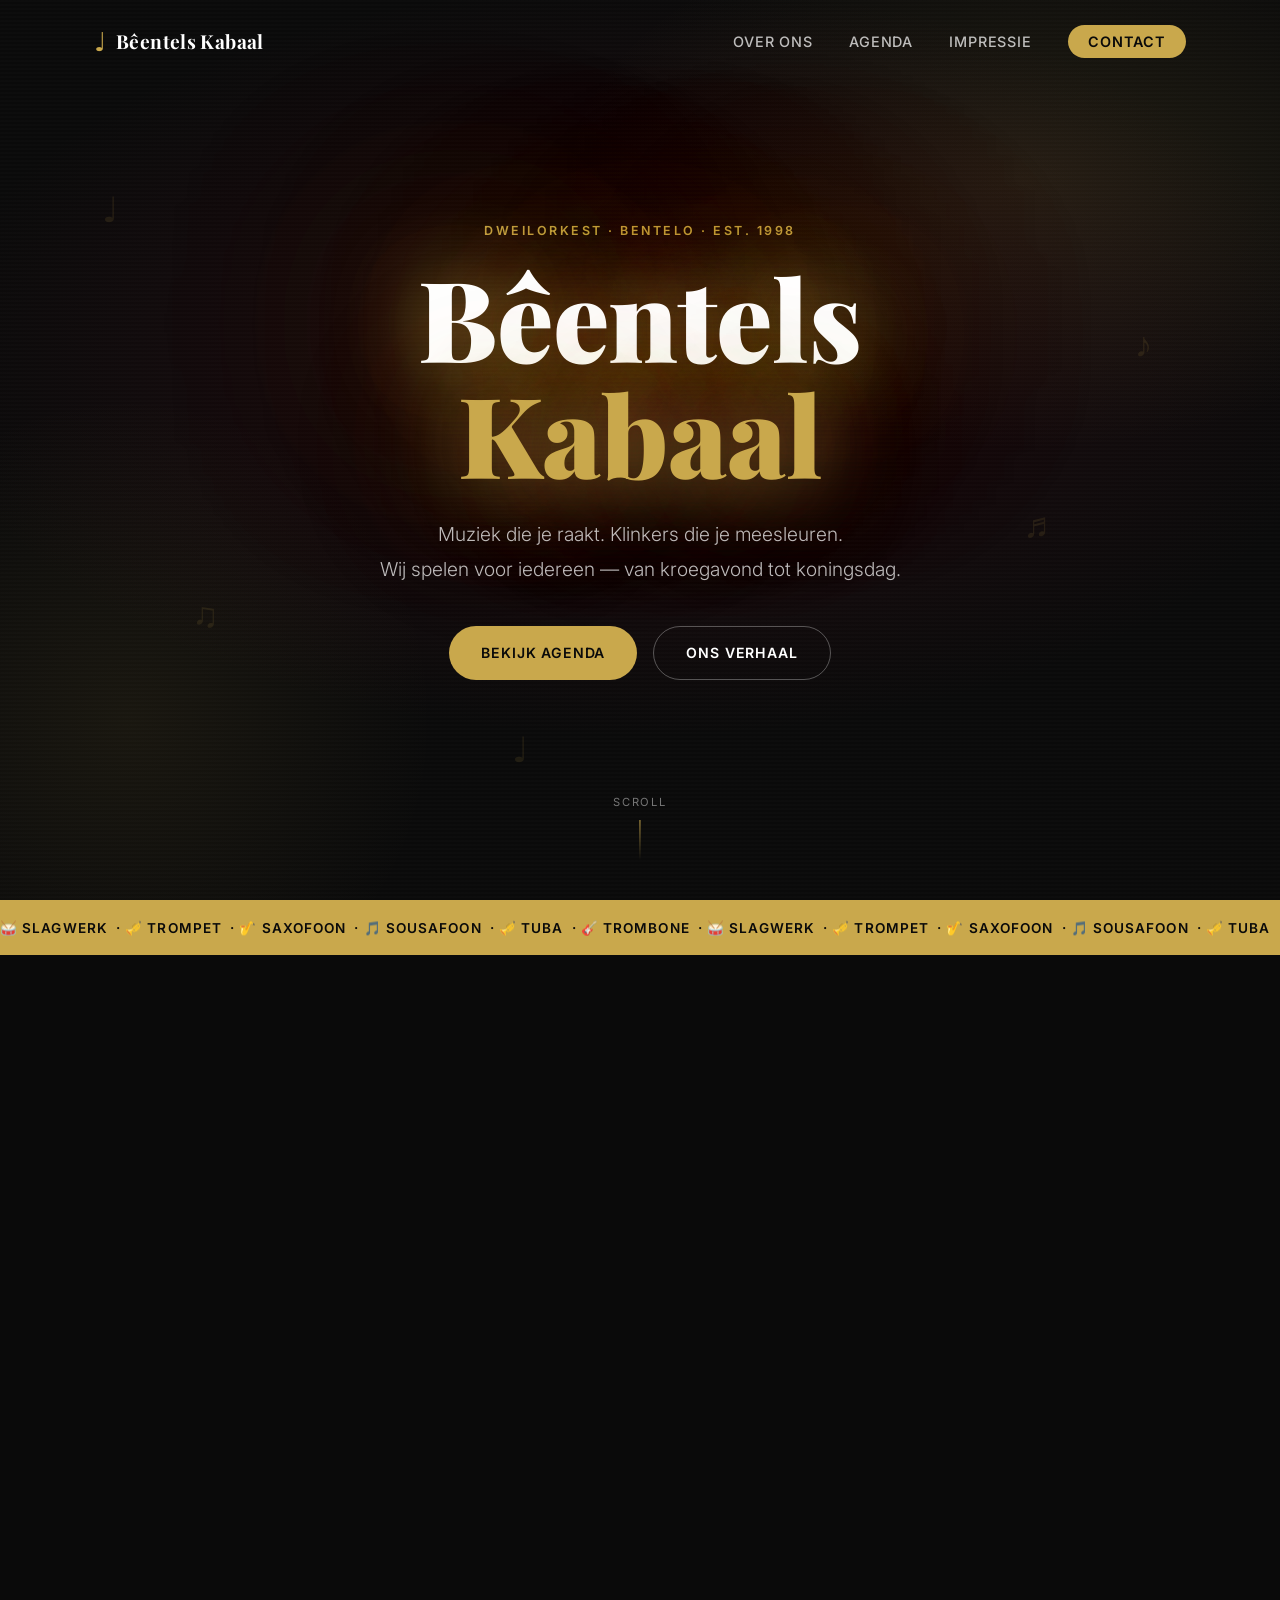
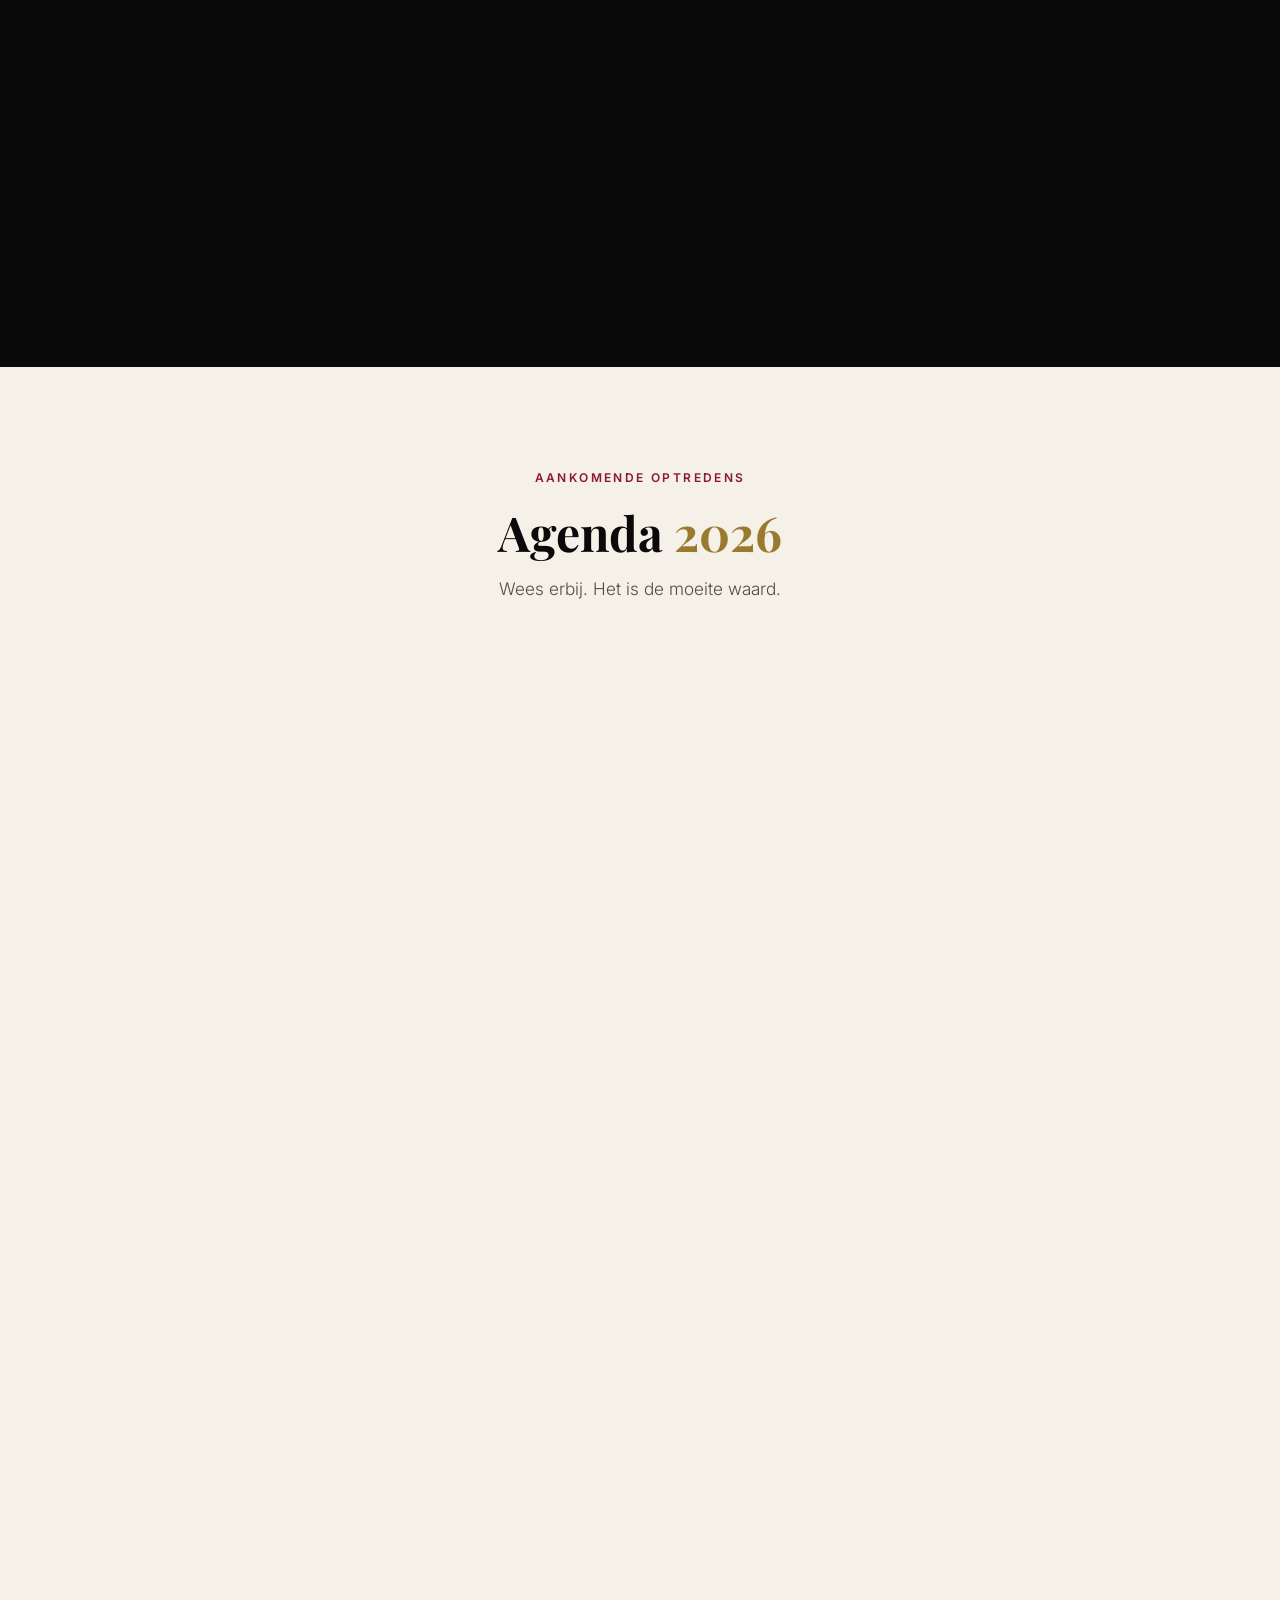
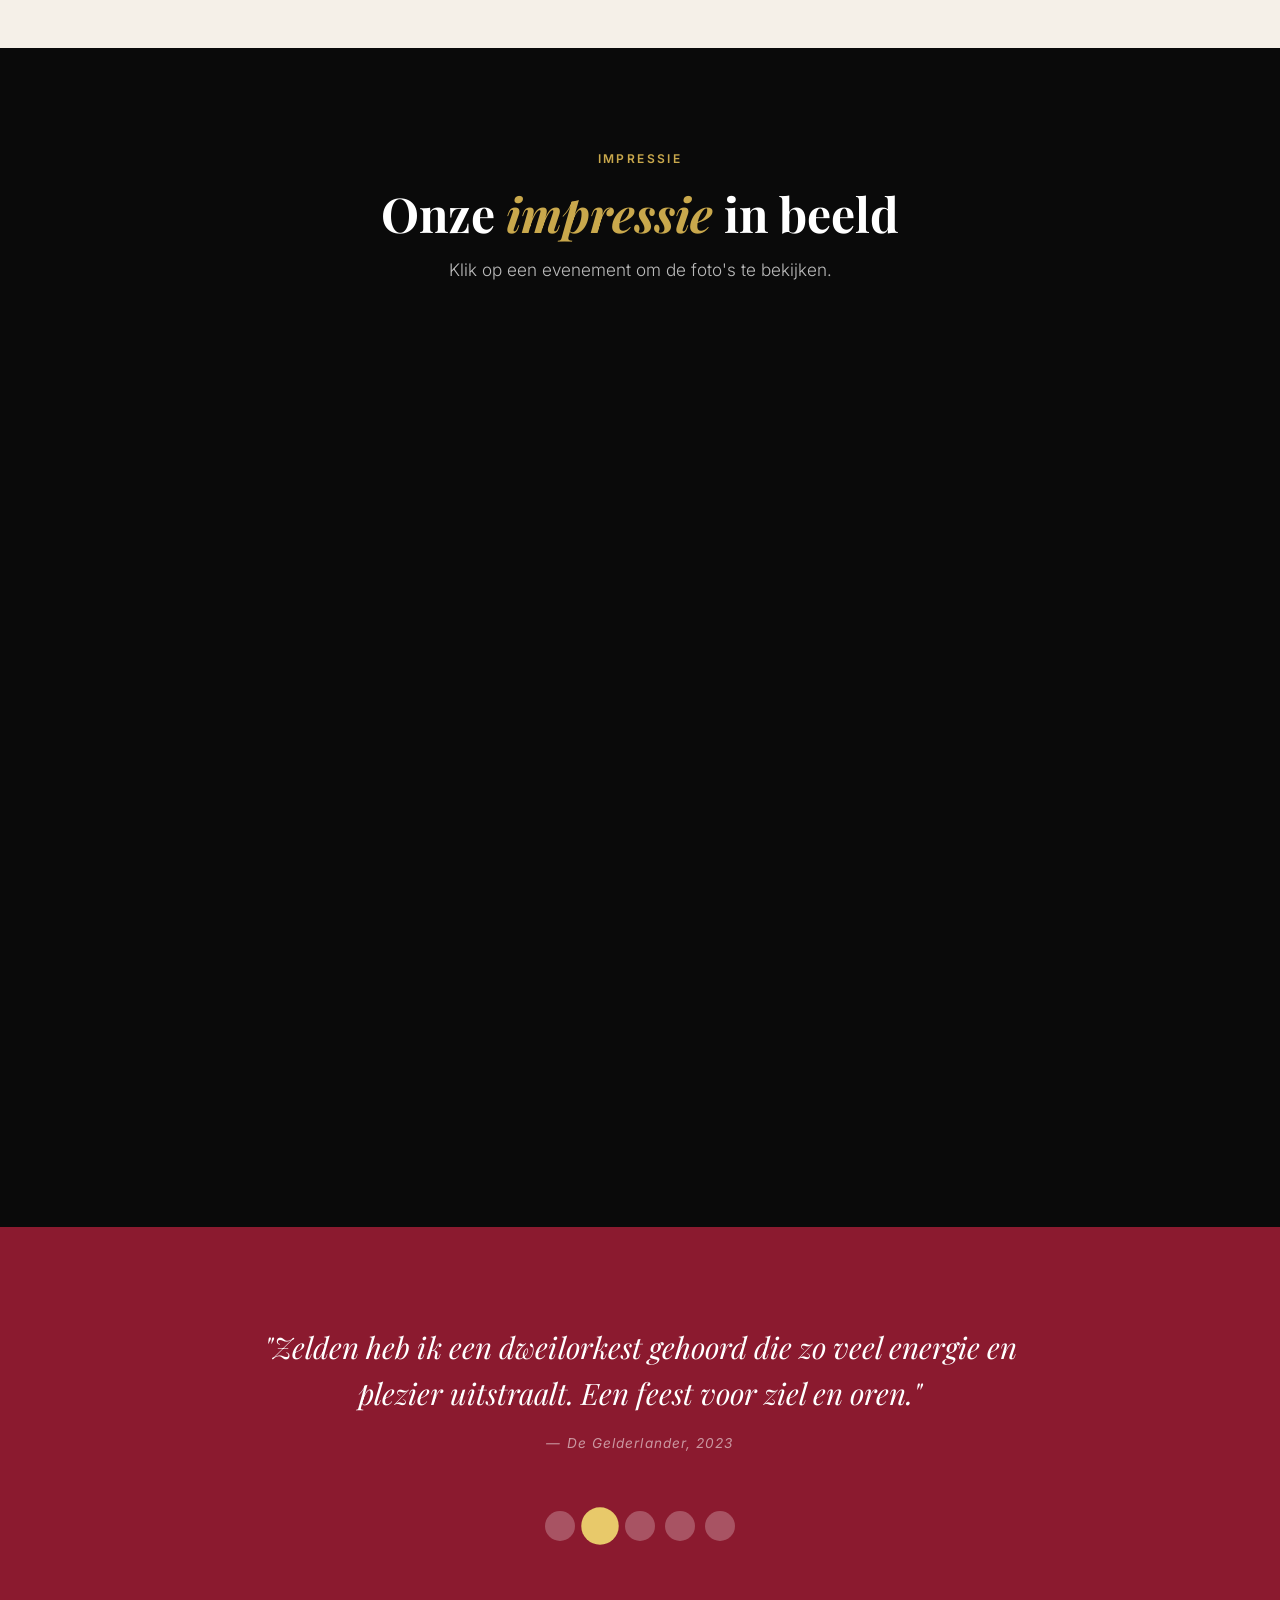
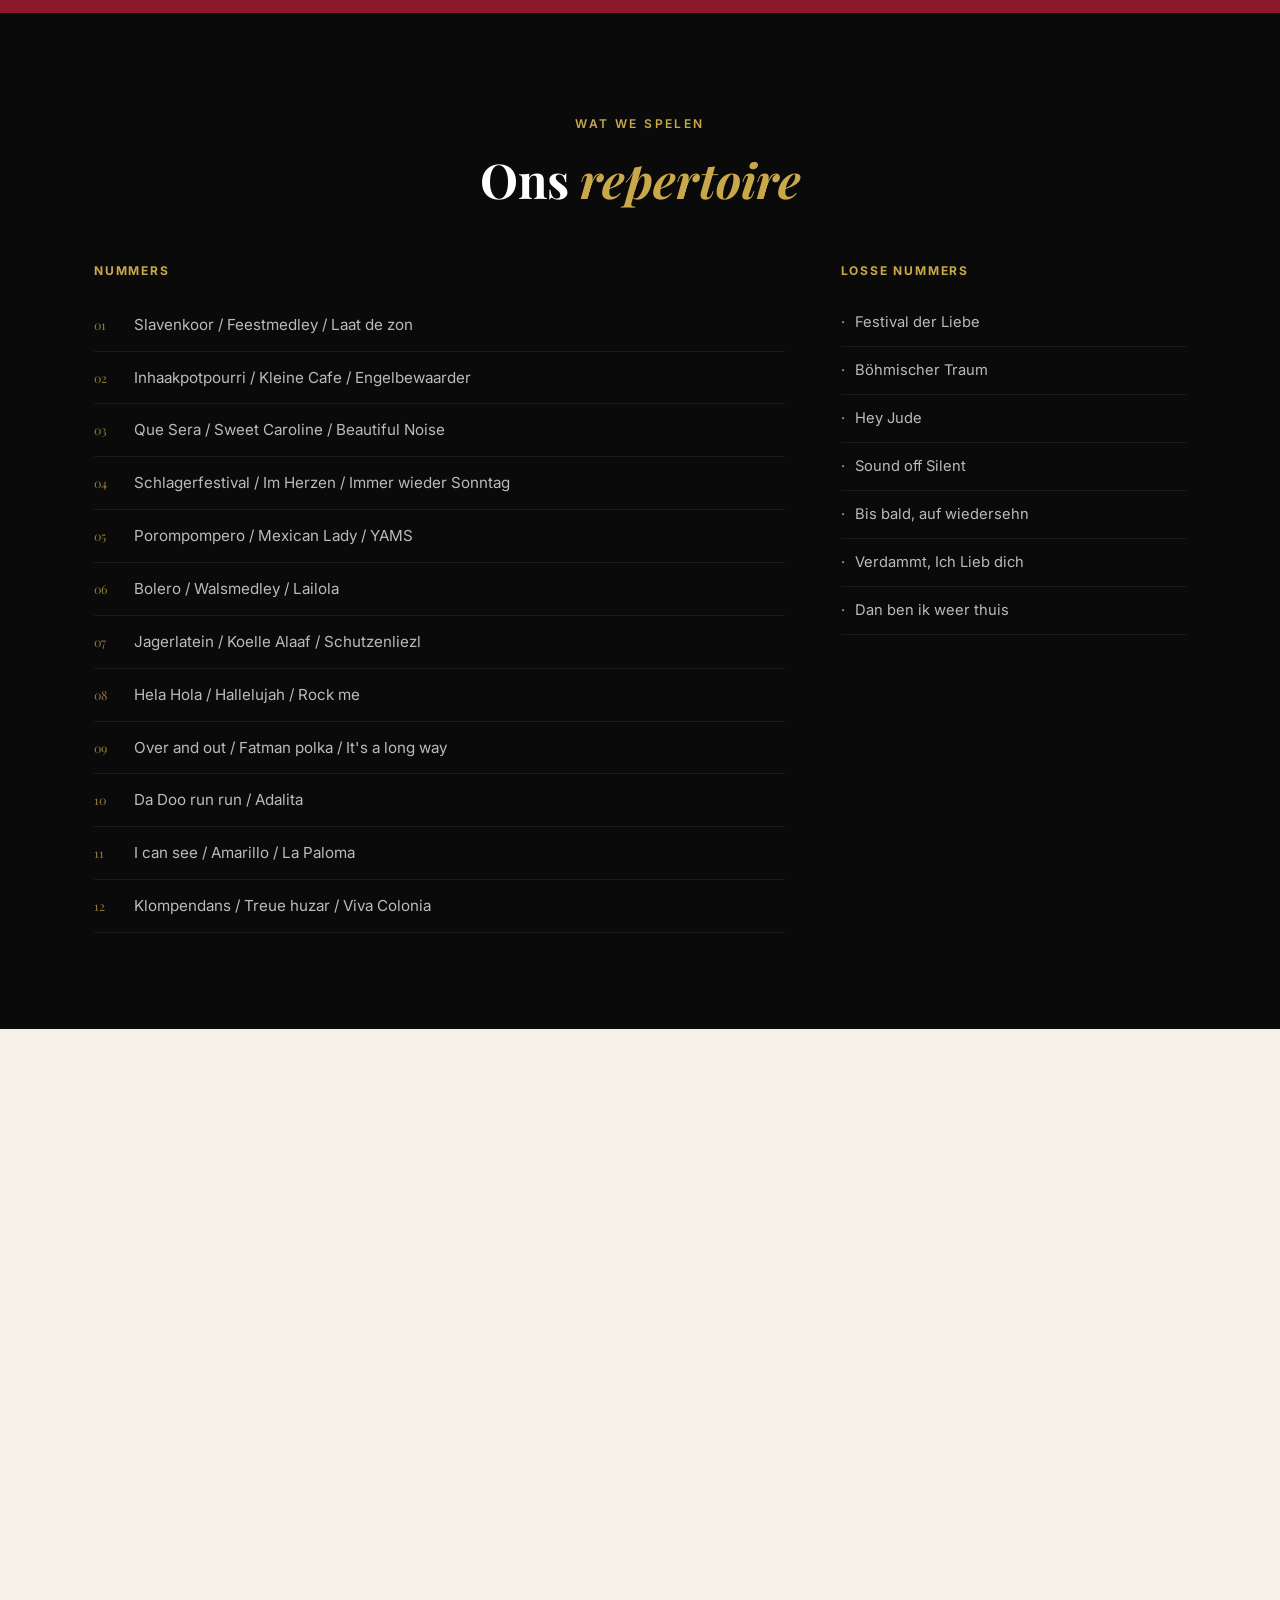
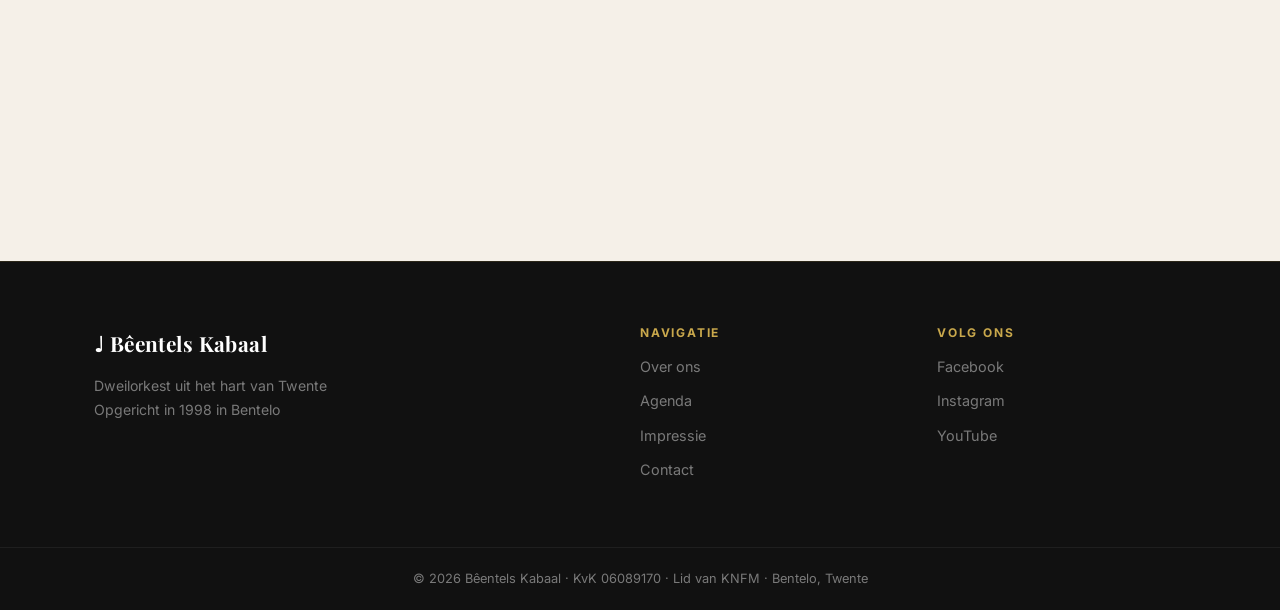
==== commit ccd10f8e: "Add/Fix: rebranding naar Bêentels Kabaal dweilorkest, nieuwe secties en SEO - Naam: Beentels → Bêent" ====
--- a/index.html
+++ b/index.html
@@ -3,11 +3,19 @@
 <head>
   <meta charset="UTF-8" />
   <meta name="viewport" content="width=device-width, initial-scale=1.0" />
-  <title>Beentels Kabaal – Fanfare uit Bentelo</title>
+  <title>Bêentels Kabaal – Dweilorkest uit Bentelo</title>
   <link rel="preconnect" href="https://fonts.googleapis.com" />
   <link rel="preconnect" href="https://fonts.gstatic.com" crossorigin />
   <link href="https://fonts.googleapis.com/css2?family=Playfair+Display:ital,wght@0,400;0,700;0,900;1,400&family=Inter:wght@300;400;500;600&display=swap" rel="stylesheet" />
   <link rel="stylesheet" href="styles.css" />
+  <!-- Google tag (gtag.js) -->
+  <script async src="https://www.googletagmanager.com/gtag/js?id=G-C97ZNE0ZDK"></script>
+  <script>
+    window.dataLayer = window.dataLayer || [];
+    function gtag(){dataLayer.push(arguments);}
+    gtag('js', new Date());
+    gtag('config', 'G-C97ZNE0ZDK');
+  </script>
 </head>
 <body>
 
@@ -16,12 +24,12 @@
     <div class="nav-inner">
       <a href="#top" class="logo">
         <span class="logo-icon">♩</span>
-        <span class="logo-text">Beentels Kabaal</span>
+        <span class="logo-text">Bêentels Kabaal</span>
       </a>
       <ul class="nav-links">
         <li><a href="#over">Over ons</a></li>
         <li><a href="#agenda">Agenda</a></li>
-        <li><a href="#optredens">Optredens</a></li>
+        <li><a href="#optredens">Impressie</a></li>
         <li><a href="#contact" class="nav-cta">Contact</a></li>
       </ul>
       <button class="hamburger" id="hamburger" aria-label="Menu">
@@ -31,7 +39,7 @@
     <div class="nav-mobile" id="navMobile">
       <a href="#over">Over ons</a>
       <a href="#agenda">Agenda</a>
-      <a href="#optredens">Optredens</a>
+      <a href="#optredens">Impressie</a>
       <a href="#contact">Contact</a>
     </div>
   </nav>
@@ -40,9 +48,9 @@
   <section class="hero" id="top">
     <div class="hero-bg"></div>
     <div class="hero-content">
-      <p class="hero-eyebrow">Fanfare · Bentelo · Est. 1952</p>
+      <p class="hero-eyebrow">Dweilorkest · Bentelo · Est. 1998</p>
       <h1 class="hero-title">
-        <span class="gold">Beentels</span>
+        <span class="gold-glow">Bêentels</span>
         <span class="gold">Kabaal</span>
       </h1>
       <p class="hero-desc">
@@ -66,18 +74,18 @@
   <!-- BANNER -->
   <div class="banner">
     <div class="banner-track">
+      <span>🥁 Slagwerk &nbsp;·&nbsp;</span>
       <span>🎺 Trompet &nbsp;·&nbsp;</span>
+      <span>🎷 Saxofoon &nbsp;·&nbsp;</span>
+      <span>🎵 Sousafoon &nbsp;·&nbsp;</span>
+      <span>🎺 Tuba &nbsp;·&nbsp;</span>
+      <span>🎸 Trombone &nbsp;·&nbsp;</span>
       <span>🥁 Slagwerk &nbsp;·&nbsp;</span>
+      <span>🎺 Trompet &nbsp;·&nbsp;</span>
       <span>🎷 Saxofoon &nbsp;·&nbsp;</span>
+      <span>🎵 Sousafoon &nbsp;·&nbsp;</span>
       <span>🎺 Tuba &nbsp;·&nbsp;</span>
-      <span>🎵 Klarinet &nbsp;·&nbsp;</span>
-      <span>🎻 Hoorn &nbsp;·&nbsp;</span>
-      <span>🎺 Trompet &nbsp;·&nbsp;</span>
-      <span>🥁 Slagwerk &nbsp;·&nbsp;</span>
-      <span>🎷 Saxofoon &nbsp;·&nbsp;</span>
-      <span>🎺 Tuba &nbsp;·&nbsp;</span>
-      <span>🎵 Klarinet &nbsp;·&nbsp;</span>
-      <span>🎻 Hoorn &nbsp;·&nbsp;</span>
+      <span>🎸 Trombone &nbsp;·&nbsp;</span>
     </div>
   </div>
 
@@ -86,38 +94,34 @@
     <div class="container grid-2">
       <div class="text-block">
         <span class="eyebrow">Over ons</span>
-        <h2>Muziek met <em>pit</em> en <em>passie</em></h2>
-        <p>Beentels Kabaal is opgericht in 1952 door een stel eigenwijze muzikanten die vonden dat Bentelo wel wat meer lawaai kon gebruiken. Zeven decennia later spelen we nog steeds — met net zoveel plezier, maar iets betere instrumenten.</p>
-        <p>Van bruiloften en jubilea tot straatparades en grootse concertzalen: wij passen ons repertoire aan, maar nooit onze energie. Zwart en goud is ons uniform, muziek is onze taal.</p>
+        <h2>Leukste muziekvereniging uit het <em>Oosten!</em></h2>
+        <p>Bêentels Kabaal. Een muziekvereniging met een dweilend accent uit het plaatsje Bentelo. Gelegen in de gemeente "Hof van Twente". Opgericht in 1998.</p>
+        <p>Lopen in een strak gekleed kostuum met bijhorende stropdas, pet en pluim? Allemaal in de maat achter elkaar aan lopen? Muziek maken die van ver voor deze tijd is? Met alle respect toch de uitstraling van menig muziekvereniging. De naam Bêentels Kabaal doet je hier niet bepaald aan denken. En dat is ook de bedoeling! Wat ooit een ontstaan is als grapje aan de bar, is nu uitgegroeid tot een volwaardig orkest.</p>
+        <p><strong>Werkwijze</strong><br />Grotendeels is de werkwijze van Bêentels Kabaal niet veel anders dan dat van andere muziekverenigingen. Er wordt les gegeven, gezamenlijk geoefend met het orkest. We verzorgen optredens, en zijn aangesloten bij de Koninklijke Muziek Federatie.</p>
         <div class="stats">
           <div class="stat">
-            <strong>73</strong>
+            <strong id="jaarActief"></strong>
             <span>jaar actief</span>
           </div>
           <div class="stat">
-            <strong>38</strong>
+            <strong>20+</strong>
             <span>muzikanten</span>
           </div>
           <div class="stat">
-            <strong>150+</strong>
+            <strong>40+</strong>
             <span>optredens/jaar</span>
           </div>
-          <div class="stat">
-            <strong>12</strong>
-            <span>prijzen gewonnen</span>
-          </div>
         </div>
       </div>
       <div class="image-block">
-        <div class="img-placeholder large" id="overOnsGroot">
-          <div class="img-icon">🎺</div>
-          <p>Fanfare in actie</p>
-        </div>
-        <div class="img-accent">
-          <div class="img-placeholder small" id="overOnsKlein">
-            <div class="img-icon">🏆</div>
-            <p>Winnaars 2024</p>
-          </div>
+        <div class="over-ons-slideshow" id="overOnsSlideshow">
+          <div class="over-ons-placeholder">
+            <div class="img-icon">🎺</div>
+            <p>Afbeeldingen volgen</p>
+          </div>
+          <button class="oos-prev" id="oosPrev" aria-label="Vorige">&#8249;</button>
+          <button class="oos-next" id="oosNext" aria-label="Volgende">&#8250;</button>
+          <div class="oos-dots" id="oosDots"></div>
         </div>
       </div>
     </div>
@@ -128,7 +132,7 @@
     <div class="container">
       <div class="section-header">
         <span class="eyebrow eyebrow-dark">Aankomende optredens</span>
-        <h2 class="dark">Agenda <span class="gold-text">2026</span></h2>
+        <h2 class="dark">Agenda <span class="gold-text" id="agendaJaar"></span></h2>
         <p class="section-sub dark-text">Wees erbij. Het is de moeite waard.</p>
       </div>
 
@@ -142,9 +146,9 @@
   <section class="section" id="optredens">
     <div class="container">
       <div class="section-header">
-        <span class="eyebrow">Fotoalbums</span>
-        <h2>Onze <em>optredens</em> in beeld</h2>
-        <p class="section-sub">Klik op een optreden om de foto's te bekijken.</p>
+        <span class="eyebrow">Impressie</span>
+        <h2>Onze <em>impressie</em> in beeld</h2>
+        <p class="section-sub">Klik op een evenement om de foto's te bekijken.</p>
       </div>
       <div class="optredens-grid" id="optredensGrid">
         <p class="loading-tekst">Evenementen worden geladen…</p>
@@ -155,40 +159,48 @@
   <!-- QUOTE SLIDESHOW -->
   <section class="quote-section" id="quotes">
     <div class="container">
-      <div class="quote-slider" id="quoteSlider">
-
-        <div class="quote-slide active">
-          <blockquote>"Beentels Kabaal speelt niet voor het publiek — ze spelen <em>mét</em> het publiek."</blockquote>
-          <cite>— Twents Dagblad, 2024</cite>
-        </div>
-
-        <div class="quote-slide">
-          <blockquote>"Zelden heb ik een fanfare gehoord die zo veel <em>energie</em> en plezier uitstraalt. Een feest voor ziel en oren."</blockquote>
-          <cite>— De Gelderlander, 2023</cite>
-        </div>
-
-        <div class="quote-slide">
-          <blockquote>"Ze kwamen, speelden, en iedereen danste. Beentels Kabaal is het <em>geheime ingrediënt</em> van elk evenement."</blockquote>
-          <cite>— Organisator Koningsdagconcert Bentelo</cite>
-        </div>
-
-        <div class="quote-slide">
-          <blockquote>"Strak, gepassioneerd en toch toegankelijk — dit is fanfare zoals het <em>hoort te klinken</em>."</blockquote>
-          <cite>— Jurylid Nationaal Fanfarekampioenschap 2022</cite>
-        </div>
-
-        <div class="quote-slide">
-          <blockquote>"Mijn kinderen vroegen of we volgend jaar <em>weer</em> mochten komen. Dat zegt genoeg."</blockquote>
-          <cite>— Bezoeker Zomerfestival 2025</cite>
-        </div>
-
-      </div>
-      <div class="quote-dots" id="quoteDots">
-        <button class="dot active" data-index="0"></button>
-        <button class="dot" data-index="1"></button>
-        <button class="dot" data-index="2"></button>
-        <button class="dot" data-index="3"></button>
-        <button class="dot" data-index="4"></button>
+      <div class="quote-slider" id="quoteSlider"></div>
+      <div class="quote-dots" id="quoteDots"></div>
+    </div>
+  </section>
+
+  <!-- REPERTOIRE -->
+  <section class="section" id="repertoire">
+    <div class="container">
+      <div class="section-header">
+        <span class="eyebrow">Wat we spelen</span>
+        <h2>Ons <em>repertoire</em></h2>
+      </div>
+      <div class="repertoire-grid">
+        <div class="repertoire-block">
+          <h4>Nummers</h4>
+          <ol class="repertoire-list">
+            <li>Slavenkoor / Feestmedley / Laat de zon</li>
+            <li>Inhaakpotpourri / Kleine Cafe / Engelbewaarder</li>
+            <li>Que Sera / Sweet Caroline / Beautiful Noise</li>
+            <li>Schlagerfestival / Im Herzen / Immer wieder Sonntag</li>
+            <li>Porompompero / Mexican Lady / YAMS</li>
+            <li>Bolero / Walsmedley / Lailola</li>
+            <li>Jagerlatein / Koelle Alaaf / Schutzenliezl</li>
+            <li>Hela Hola / Hallelujah / Rock me</li>
+            <li>Over and out / Fatman polka / It's a long way</li>
+            <li>Da Doo run run / Adalita</li>
+            <li>I can see / Amarillo / La Paloma</li>
+            <li>Klompendans / Treue huzar / Viva Colonia</li>
+          </ol>
+        </div>
+        <div class="repertoire-block">
+          <h4>Losse nummers</h4>
+          <ul class="repertoire-los">
+            <li>Festival der Liebe</li>
+            <li>Böhmischer Traum</li>
+            <li>Hey Jude</li>
+            <li>Sound off Silent</li>
+            <li>Bis bald, auf wiedersehn</li>
+            <li>Verdammt, Ich Lieb dich</li>
+            <li>Dan ben ik weer thuis</li>
+          </ul>
+        </div>
       </div>
     </div>
   </section>
@@ -199,21 +211,21 @@
       <div class="text-block">
         <span class="eyebrow eyebrow-dark">Neem contact op</span>
         <h2 class="dark">Boek ons of <span class="gold-text">word lid</span></h2>
-        <p class="dark-text">Wil je ons boeken voor een optreden? Of wil je zelf meespelen bij een gezellige Twentse fanfare? Stuur ons een berichtje.</p>
+        <p class="dark-text">Wil je ons boeken voor een optreden? Of wil je zelf meespelen bij een gezellig Twents dweilorkest? Stuur ons een berichtje.</p>
 
         <ul class="contact-details">
           <li>
             <span class="contact-icon">📍</span>
             <div>
               <strong>Repetitielocatie</strong><br />
-              Kulturhus De Bult, Bultweg 3, 7435 PN Bentelo
+              Kabaalzaal in Bentelo
             </div>
           </li>
           <li>
             <span class="contact-icon">🕑</span>
             <div>
-              <strong>Repetitie</strong><br />
-              Elke dinsdagavond, 19:30 – 21:30 uur
+              <strong>Repetitie/lessen</strong><br />
+              Elke woensdagavond vanaf 19:30 uur
             </div>
           </li>
           <li>
@@ -240,9 +252,7 @@
       </div>
 
       <div class="form-block">
-        <form class="contact-form" id="contactForm" name="contact" data-netlify="true" netlify-honeypot="bot-field">
-          <input type="hidden" name="form-name" value="contact" />
-          <p style="display:none"><input name="bot-field" /></p>
+        <form class="contact-form" id="contactForm">
           <div class="form-group">
             <label for="name">Naam</label>
             <input type="text" id="name" name="naam" placeholder="Jan Jansen" required />
@@ -267,7 +277,7 @@
             <textarea id="bericht" name="bericht" rows="5" placeholder="Vertel ons meer..." required></textarea>
           </div>
           <button type="submit" class="btn btn-primary full-width">Verstuur bericht →</button>
-          <p class="form-note">We reageren zo snel mogelijk.</p>
+          <p class="form-note">Je mail-app wordt geopend met je bericht klaar.</p>
         </form>
       </div>
     </div>
@@ -277,14 +287,14 @@
   <footer class="footer">
     <div class="container footer-inner">
       <div class="footer-brand">
-        <span class="logo-text">♩ Beentels Kabaal</span>
-        <p>Fanfare uit het hart van Twente<br />Opgericht in 1952 in Bentelo</p>
+        <span class="logo-text">♩ Bêentels Kabaal</span>
+        <p>Dweilorkest uit het hart van Twente<br />Opgericht in 1998 in Bentelo</p>
       </div>
       <div class="footer-links">
         <h5>Navigatie</h5>
         <a href="#over">Over ons</a>
         <a href="#agenda">Agenda</a>
-        <a href="#optredens">Fotoalbums</a>
+        <a href="#optredens">Impressie</a>
         <a href="#contact">Contact</a>
       </div>
       <div class="footer-links">
@@ -295,7 +305,7 @@
       </div>
     </div>
     <div class="footer-bottom">
-      <p>© 2026 Beentels Kabaal · KvK 12345678 · Bentelo, Twente</p>
+      <p>© <span id="footerJaar"></span> Bêentels Kabaal · KvK 06089170 · Lid van KNFM · Bentelo, Twente</p>
     </div>
   </footer>
 
--- a/styles.css
+++ b/styles.css
@@ -238,13 +238,24 @@
 }
 
 .hero-title span { display: block; }
+
+.hero-title .gold-glow {
+  color: var(--white);
+  text-shadow:
+    0 0 80px rgba(201,168,76,0.80),
+    0 0 240px rgba(201,168,76,0.65),
+    0 0 480px rgba(201,168,76,0.50),
+    0 0 800px rgba(201,168,76,0.35),
+    0 0 1200px rgba(201,168,76,0.20);
+}
+
 .hero-title .gold {
   color: var(--gold);
   text-shadow:
-    0 0 60px rgba(201,168,76,0.65),
-    0 0 120px rgba(201,168,76,0.40),
-    0 0 220px rgba(201,168,76,0.22),
-    0 0 360px rgba(201,168,76,0.10);
+    0 0 80px rgba(201,168,76,0.70),
+    0 0 160px rgba(201,168,76,0.45),
+    0 0 280px rgba(201,168,76,0.25),
+    0 0 480px rgba(201,168,76,0.12);
 }
 
 .hero-desc {
@@ -380,15 +391,6 @@
   transform: translateY(-2px);
 }
 
-.btn-outline-dark {
-  background: transparent;
-  color: var(--black);
-  border: 1px solid rgba(0,0,0,0.25);
-}
-.btn-outline-dark:hover {
-  border-color: var(--gold-dark);
-  color: var(--gold-dark);
-}
 
 .btn-small {
   padding: 9px 20px;
@@ -472,7 +474,7 @@
 
 .stats {
   display: grid;
-  grid-template-columns: repeat(4, 1fr);
+  grid-template-columns: repeat(3, 1fr);
   gap: 24px;
   margin-top: 40px;
   padding-top: 40px;
@@ -519,18 +521,101 @@
 }
 
 .img-placeholder.large { height: 380px; }
-.img-placeholder.small { height: 160px; }
 
 .img-icon { font-size: 3rem; }
 
-.img-accent {
+/* ============================================
+   OVER ONS SLIDESHOW
+   ============================================ */
+
+.over-ons-slideshow {
+  position: relative;
+  height: 380px;
+  border-radius: var(--radius-lg);
+  border: 3px solid var(--gold);
+  overflow: hidden;
+  background: var(--black-card);
+  box-shadow: 0 0 32px rgba(201,168,76,0.18);
+}
+
+.over-ons-slideshow img {
   position: absolute;
-  bottom: -24px;
-  right: -24px;
-  width: 200px;
-  border: 3px solid var(--gold);
-  border-radius: var(--radius);
-  overflow: hidden;
+  inset: 0;
+  width: 100%;
+  height: 100%;
+  object-fit: cover;
+  opacity: 0;
+  transition: opacity 0.6s ease;
+}
+
+.over-ons-slideshow img.active {
+  opacity: 1;
+}
+
+.over-ons-placeholder {
+  position: absolute;
+  inset: 0;
+  display: flex;
+  flex-direction: column;
+  align-items: center;
+  justify-content: center;
+  gap: 12px;
+  color: var(--text-muted);
+  font-size: 0.88rem;
+}
+
+.oos-prev,
+.oos-next {
+  position: absolute;
+  top: 50%;
+  transform: translateY(-50%);
+  background: rgba(0,0,0,0.5);
+  color: var(--gold);
+  border: 1px solid rgba(201,168,76,0.4);
+  border-radius: 50%;
+  width: 40px;
+  height: 40px;
+  font-size: 1.4rem;
+  cursor: pointer;
+  display: flex;
+  align-items: center;
+  justify-content: center;
+  z-index: 2;
+  transition: background var(--transition);
+  line-height: 1;
+}
+
+.oos-prev { left: 12px; }
+.oos-next { right: 12px; }
+.oos-prev:hover,
+.oos-next:hover { background: rgba(0,0,0,0.8); }
+
+.oos-prev.hidden,
+.oos-next.hidden { display: none; }
+
+.oos-dots {
+  position: absolute;
+  bottom: 12px;
+  left: 50%;
+  transform: translateX(-50%);
+  display: flex;
+  gap: 8px;
+  z-index: 2;
+}
+
+.oos-dot {
+  width: 8px;
+  height: 8px;
+  border-radius: 50%;
+  background: rgba(255,255,255,0.35);
+  border: none;
+  cursor: pointer;
+  padding: 0;
+  transition: background var(--transition);
+}
+
+.oos-dot.active {
+  background: var(--gold);
 }
 
 /* ============================================
@@ -1031,6 +1116,79 @@
 }
 
 /* ============================================
+   REPERTOIRE
+   ============================================ */
+
+.repertoire-grid {
+  display: grid;
+  grid-template-columns: 2fr 1fr;
+  gap: 56px;
+  align-items: start;
+}
+
+.repertoire-block h4 {
+  font-family: 'Inter', sans-serif;
+  font-size: 0.75rem;
+  font-weight: 700;
+  letter-spacing: 0.15em;
+  text-transform: uppercase;
+  color: var(--gold);
+  margin-bottom: 20px;
+}
+
+.repertoire-list {
+  list-style: none;
+  display: flex;
+  flex-direction: column;
+  gap: 0;
+  counter-reset: repertoire;
+}
+
+.repertoire-list li {
+  counter-increment: repertoire;
+  display: flex;
+  align-items: baseline;
+  gap: 16px;
+  padding: 13px 0;
+  border-bottom: 1px solid rgba(201,168,76,0.1);
+  font-size: 0.95rem;
+  color: var(--text-light);
+}
+
+.repertoire-list li::before {
+  content: counter(repertoire, decimal-leading-zero);
+  font-family: 'Playfair Display', serif;
+  font-size: 0.78rem;
+  color: var(--gold);
+  min-width: 24px;
+  opacity: 0.7;
+}
+
+.repertoire-los {
+  list-style: none;
+  display: flex;
+  flex-direction: column;
+  gap: 0;
+}
+
+.repertoire-los li {
+  padding: 11px 0;
+  border-bottom: 1px solid rgba(201,168,76,0.1);
+  font-size: 0.92rem;
+  color: var(--text-light);
+}
+
+.repertoire-los li::before {
+  content: '·';
+  color: var(--gold);
+  margin-right: 10px;
+}
+
+@media (max-width: 640px) {
+  .repertoire-grid { grid-template-columns: 1fr; gap: 32px; }
+}
+
+/* ============================================
    FADE-IN ANIMATIE
    ============================================ */
 
@@ -1051,7 +1209,6 @@
 
 @media (max-width: 900px) {
   .grid-2 { grid-template-columns: 1fr; gap: 48px; }
-  .img-accent { display: none; }
   .optredens-grid { grid-template-columns: repeat(2, 1fr); }
   .footer-inner { grid-template-columns: 1fr 1fr; }
   .footer-brand { grid-column: 1 / -1; }
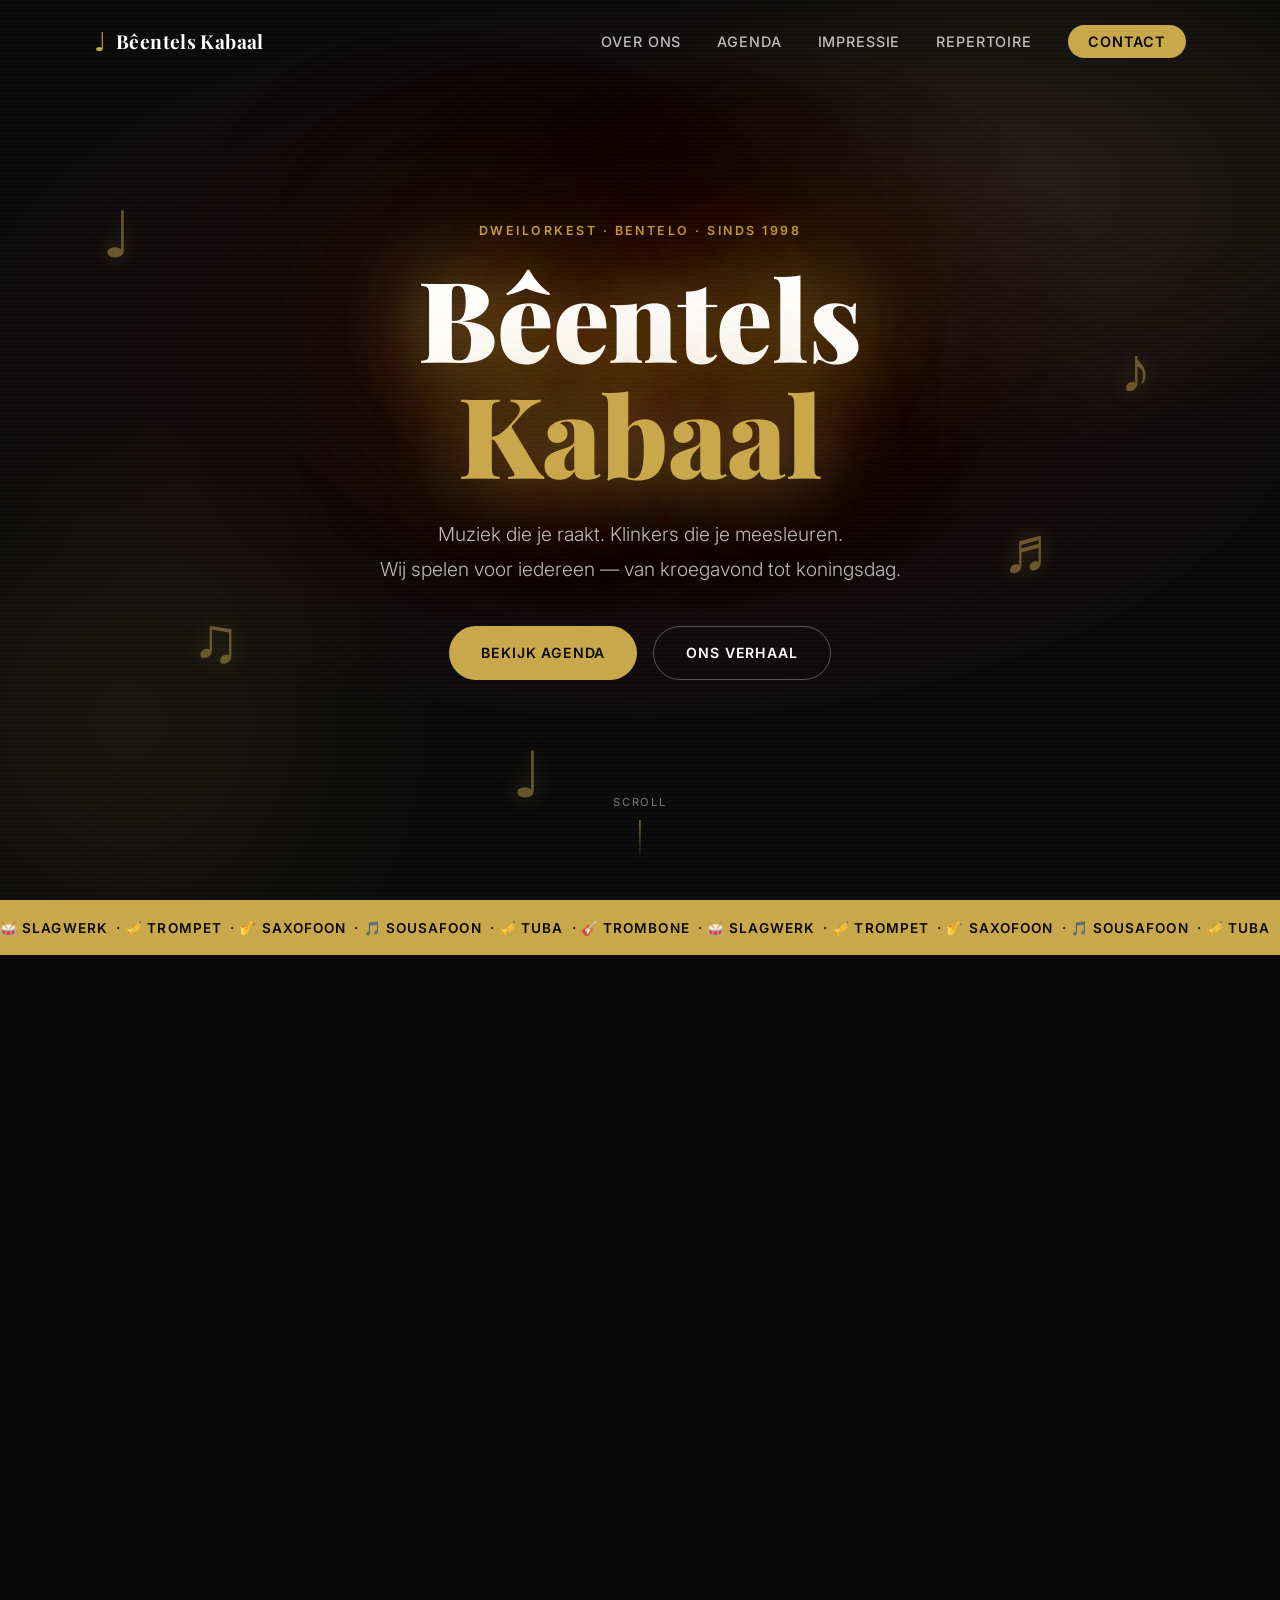
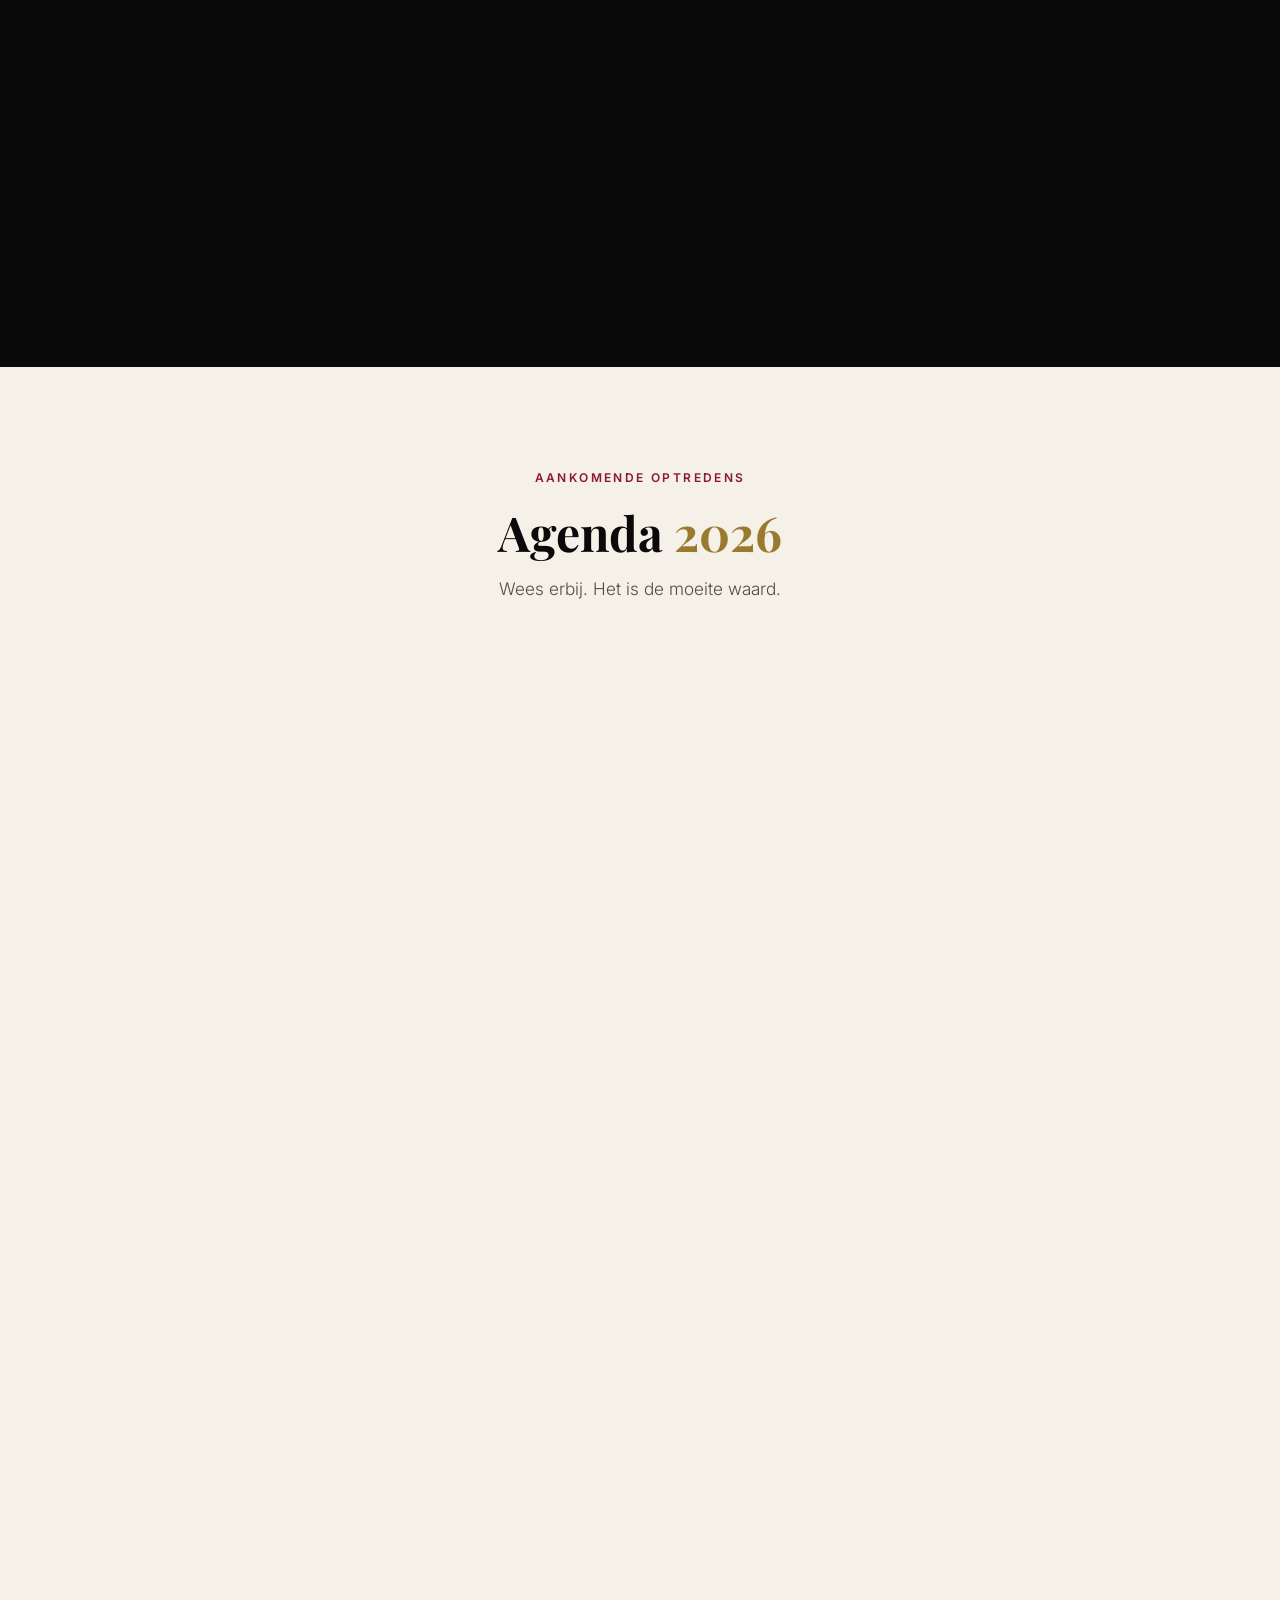
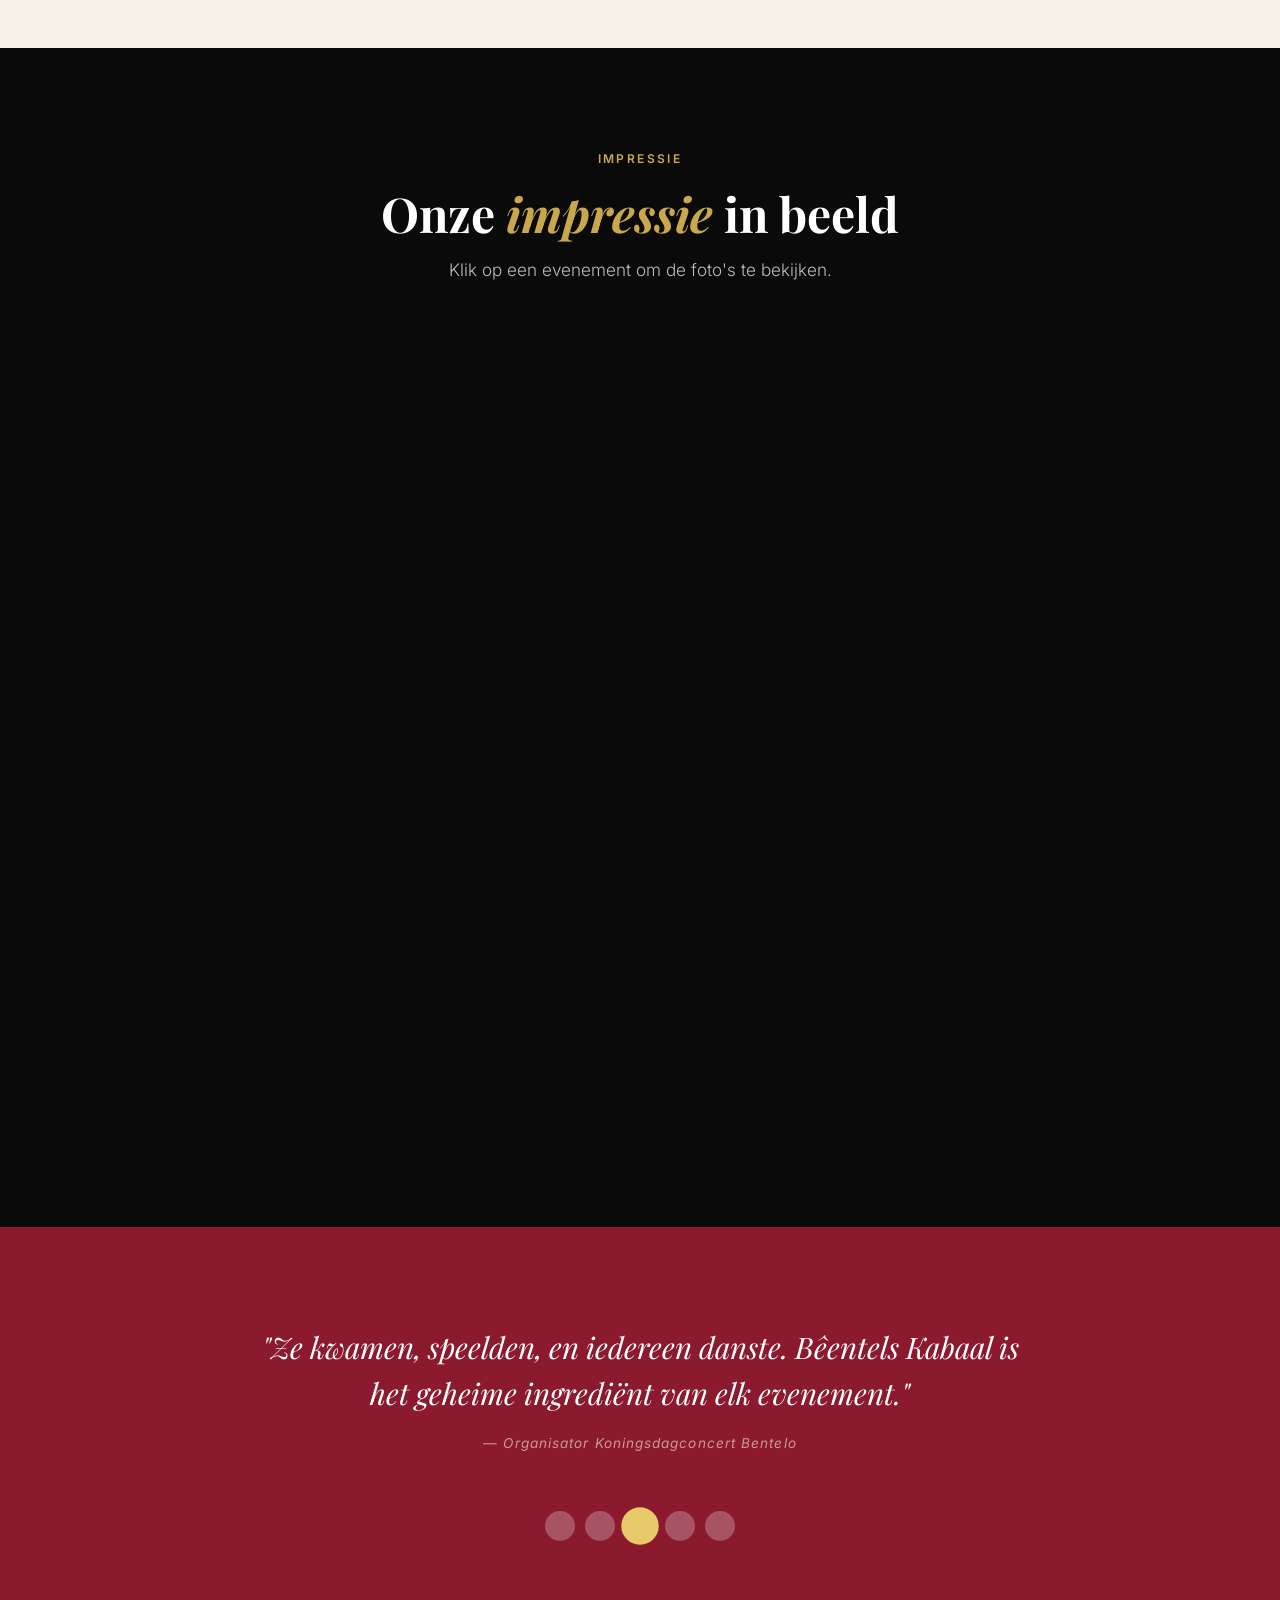
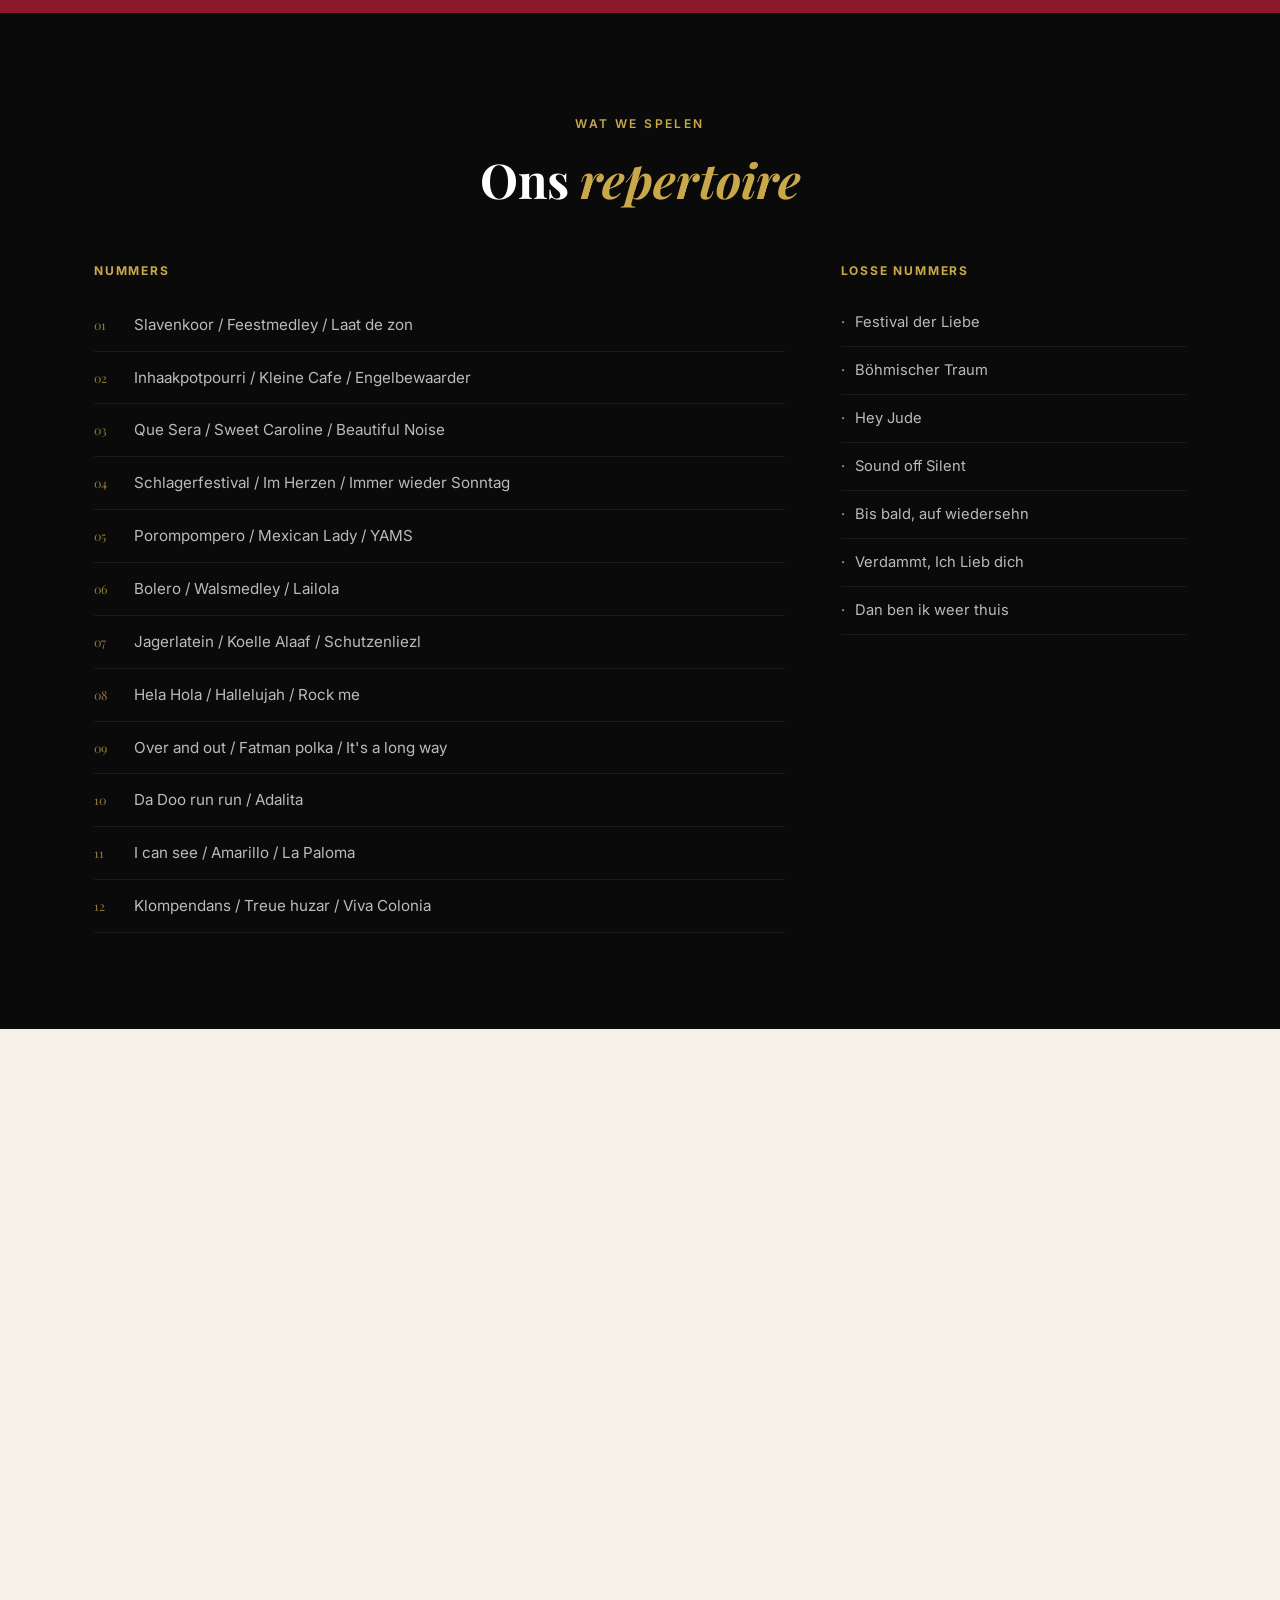
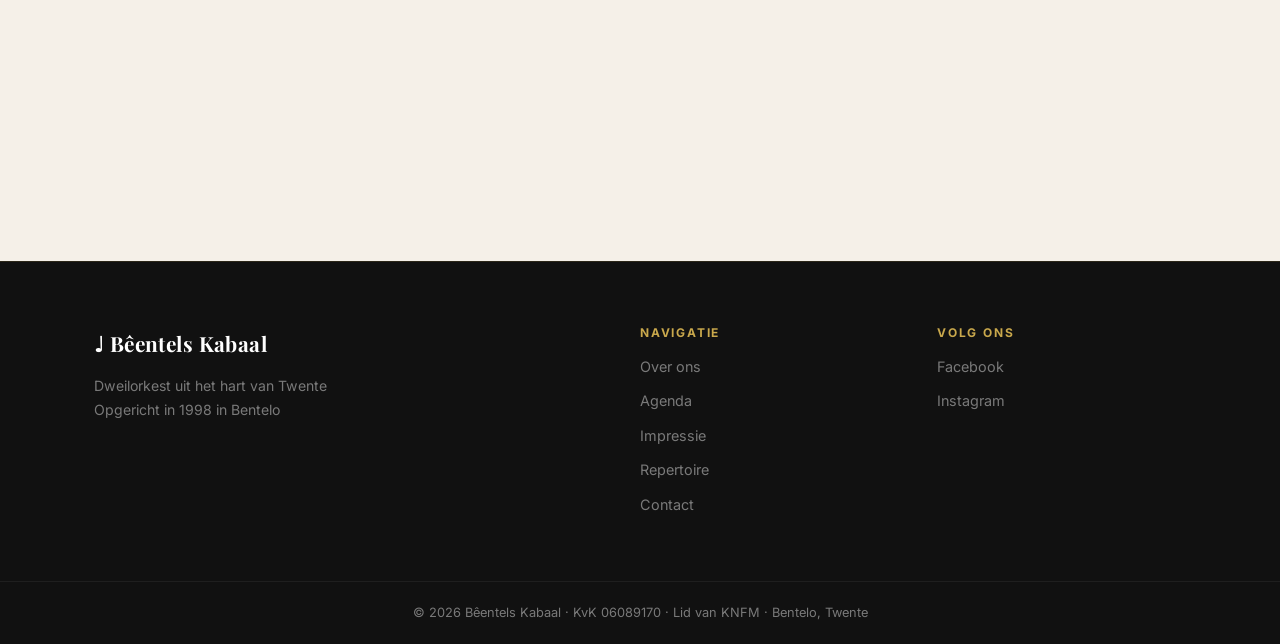
==== commit 0349b1d7: "Fix: noten zichtbaarder, YouTube verwijderd, sociale media links toegevoegd Co-Authored-By: Claude S" ====
--- a/index.html
+++ b/index.html
@@ -7,6 +7,7 @@
   <link rel="preconnect" href="https://fonts.googleapis.com" />
   <link rel="preconnect" href="https://fonts.gstatic.com" crossorigin />
   <link href="https://fonts.googleapis.com/css2?family=Playfair+Display:ital,wght@0,400;0,700;0,900;1,400&family=Inter:wght@300;400;500;600&display=swap" rel="stylesheet" />
+  <link rel="icon" type="image/svg+xml" href="/favicon.svg" />
   <link rel="stylesheet" href="styles.css" />
   <!-- Google tag (gtag.js) -->
   <script async src="https://www.googletagmanager.com/gtag/js?id=G-C97ZNE0ZDK"></script>
@@ -30,6 +31,7 @@
         <li><a href="#over">Over ons</a></li>
         <li><a href="#agenda">Agenda</a></li>
         <li><a href="#optredens">Impressie</a></li>
+        <li><a href="#repertoire">Repertoire</a></li>
         <li><a href="#contact" class="nav-cta">Contact</a></li>
       </ul>
       <button class="hamburger" id="hamburger" aria-label="Menu">
@@ -40,6 +42,7 @@
       <a href="#over">Over ons</a>
       <a href="#agenda">Agenda</a>
       <a href="#optredens">Impressie</a>
+      <a href="#repertoire">Repertoire</a>
       <a href="#contact">Contact</a>
     </div>
   </nav>
@@ -48,7 +51,7 @@
   <section class="hero" id="top">
     <div class="hero-bg"></div>
     <div class="hero-content">
-      <p class="hero-eyebrow">Dweilorkest · Bentelo · Est. 1998</p>
+      <p class="hero-eyebrow">Dweilorkest · Bentelo · Sinds 1998</p>
       <h1 class="hero-title">
         <span class="gold-glow">Bêentels</span>
         <span class="gold">Kabaal</span>
@@ -74,6 +77,18 @@
   <!-- BANNER -->
   <div class="banner">
     <div class="banner-track">
+      <span>🥁 Slagwerk &nbsp;·&nbsp;</span>
+      <span>🎺 Trompet &nbsp;·&nbsp;</span>
+      <span>🎷 Saxofoon &nbsp;·&nbsp;</span>
+      <span>🎵 Sousafoon &nbsp;·&nbsp;</span>
+      <span>🎺 Tuba &nbsp;·&nbsp;</span>
+      <span>🎸 Trombone &nbsp;·&nbsp;</span>
+      <span>🥁 Slagwerk &nbsp;·&nbsp;</span>
+      <span>🎺 Trompet &nbsp;·&nbsp;</span>
+      <span>🎷 Saxofoon &nbsp;·&nbsp;</span>
+      <span>🎵 Sousafoon &nbsp;·&nbsp;</span>
+      <span>🎺 Tuba &nbsp;·&nbsp;</span>
+      <span>🎸 Trombone &nbsp;·&nbsp;</span>
       <span>🥁 Slagwerk &nbsp;·&nbsp;</span>
       <span>🎺 Trompet &nbsp;·&nbsp;</span>
       <span>🎷 Saxofoon &nbsp;·&nbsp;</span>
@@ -245,9 +260,8 @@
         </ul>
 
         <div class="social-row">
-          <a href="#" class="social-link">Facebook</a>
-          <a href="#" class="social-link">Instagram</a>
-          <a href="#" class="social-link">YouTube</a>
+          <a href="https://www.facebook.com/beentelskabaal1/" class="social-link" target="_blank" rel="noopener">Facebook</a>
+          <a href="https://www.instagram.com/beentelskabaal" class="social-link" target="_blank" rel="noopener">Instagram</a>
         </div>
       </div>
 
@@ -295,13 +309,13 @@
         <a href="#over">Over ons</a>
         <a href="#agenda">Agenda</a>
         <a href="#optredens">Impressie</a>
+        <a href="#repertoire">Repertoire</a>
         <a href="#contact">Contact</a>
       </div>
       <div class="footer-links">
         <h5>Volg ons</h5>
-        <a href="#">Facebook</a>
-        <a href="#">Instagram</a>
-        <a href="#">YouTube</a>
+        <a href="https://www.facebook.com/beentelskabaal1/" target="_blank" rel="noopener">Facebook</a>
+        <a href="https://www.instagram.com/beentelskabaal" target="_blank" rel="noopener">Instagram</a>
       </div>
     </div>
     <div class="footer-bottom">
--- a/styles.css
+++ b/styles.css
@@ -309,9 +309,10 @@
 
 .hero-notes span {
   position: absolute;
-  font-size: clamp(1.2rem, 3vw, 2.2rem);
-  color: rgba(201,168,76,0.12);
+  font-size: clamp(2rem, 5vw, 4rem);
+  color: rgba(201,168,76,0.45);
   animation: floatNote 6s ease-in-out infinite;
+  text-shadow: 0 0 20px rgba(201,168,76,0.3);
 }
 
 .hero-notes span:nth-child(1) { top: 20%; left: 8%; animation-delay: 0s; }
@@ -321,8 +322,8 @@
 .hero-notes span:nth-child(5) { top: 80%; left: 40%; animation-delay: 4.8s; }
 
 @keyframes floatNote {
-  0%,100% { transform: translateY(0) rotate(-8deg); opacity: 0.12; }
-  50% { transform: translateY(-20px) rotate(8deg); opacity: 0.28; }
+  0%,100% { transform: translateY(0) rotate(-8deg); opacity: 0.4; }
+  50% { transform: translateY(-20px) rotate(8deg); opacity: 0.65; }
 }
 
 /* ============================================
@@ -348,7 +349,7 @@
 
 @keyframes ticker {
   0% { transform: translateX(0); }
-  100% { transform: translateX(-50%); }
+  100% { transform: translateX(-25%); }
 }
 
 /* ============================================
@@ -543,9 +544,10 @@
   inset: 0;
   width: 100%;
   height: 100%;
-  object-fit: cover;
+  object-fit: contain;
+  background: #000;
   opacity: 0;
-  transition: opacity 0.6s ease;
+  transition: opacity 1s ease;
 }
 
 .over-ons-slideshow img.active {
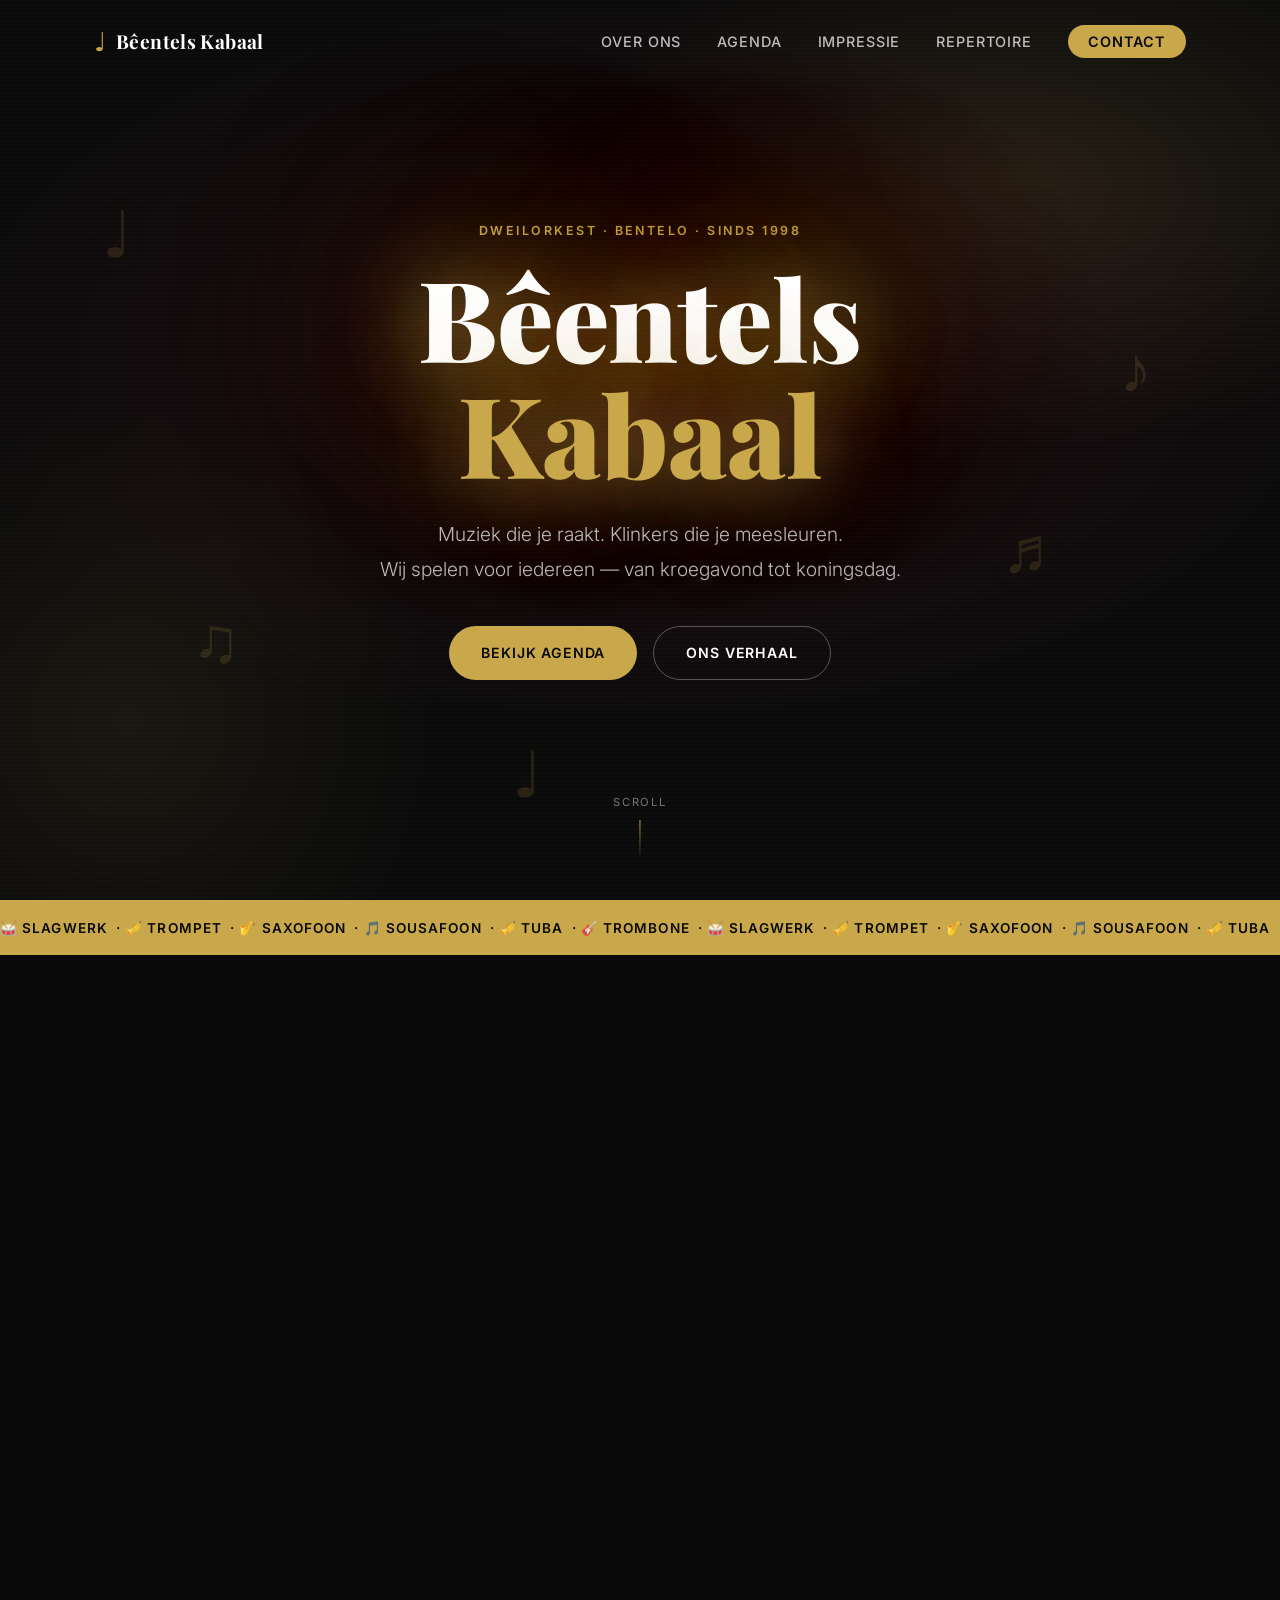
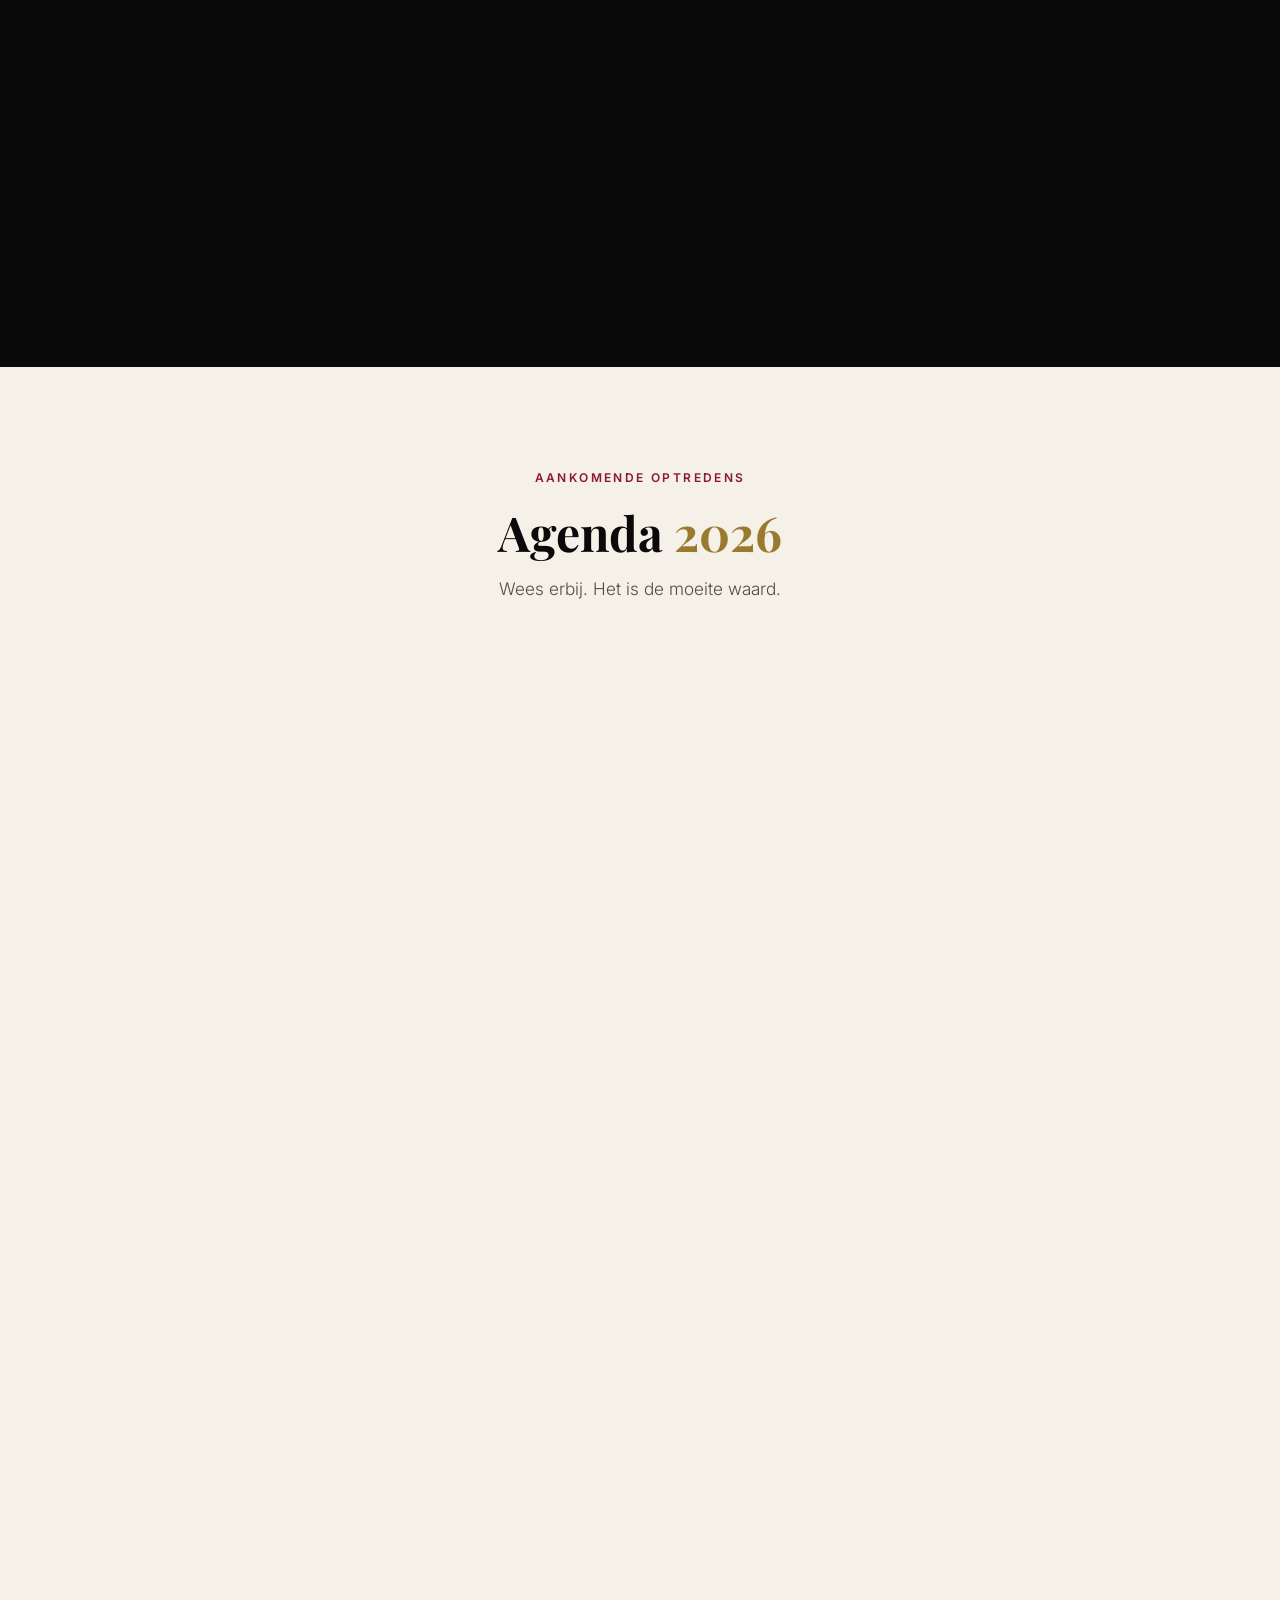
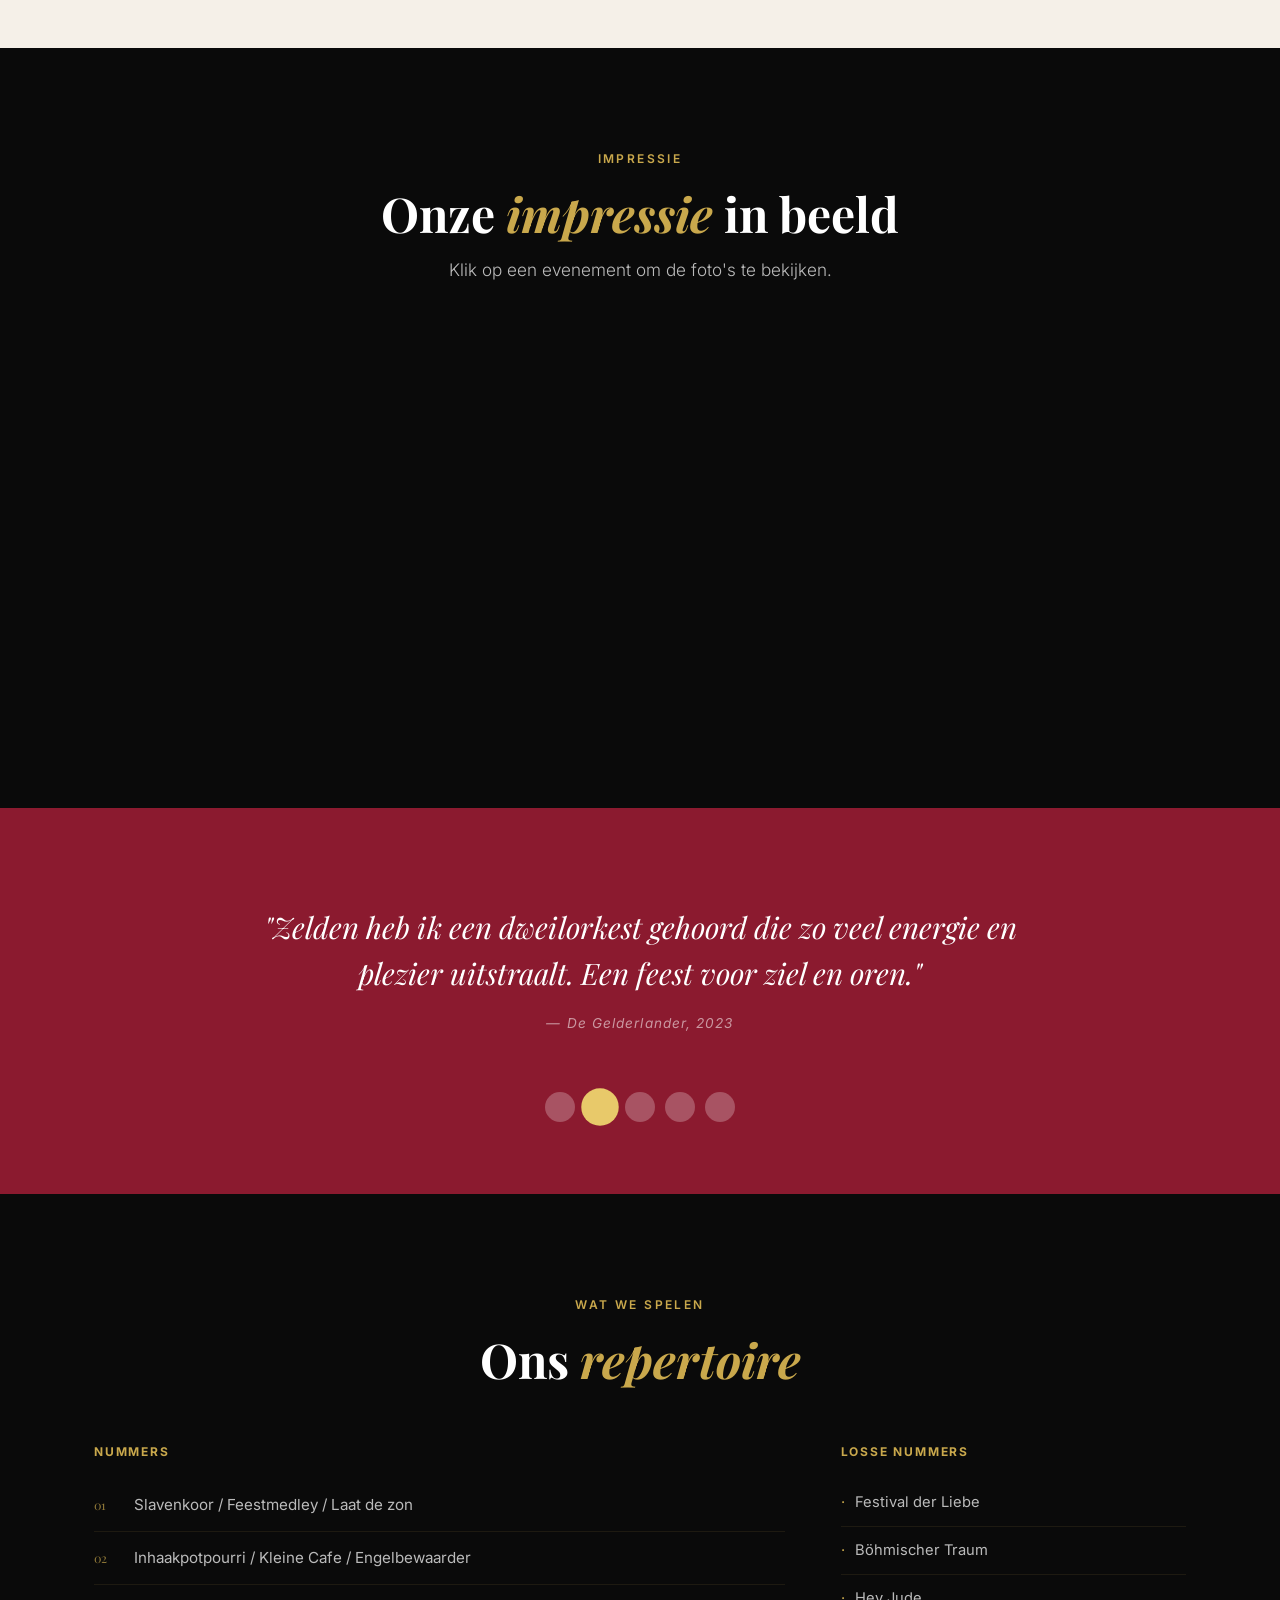
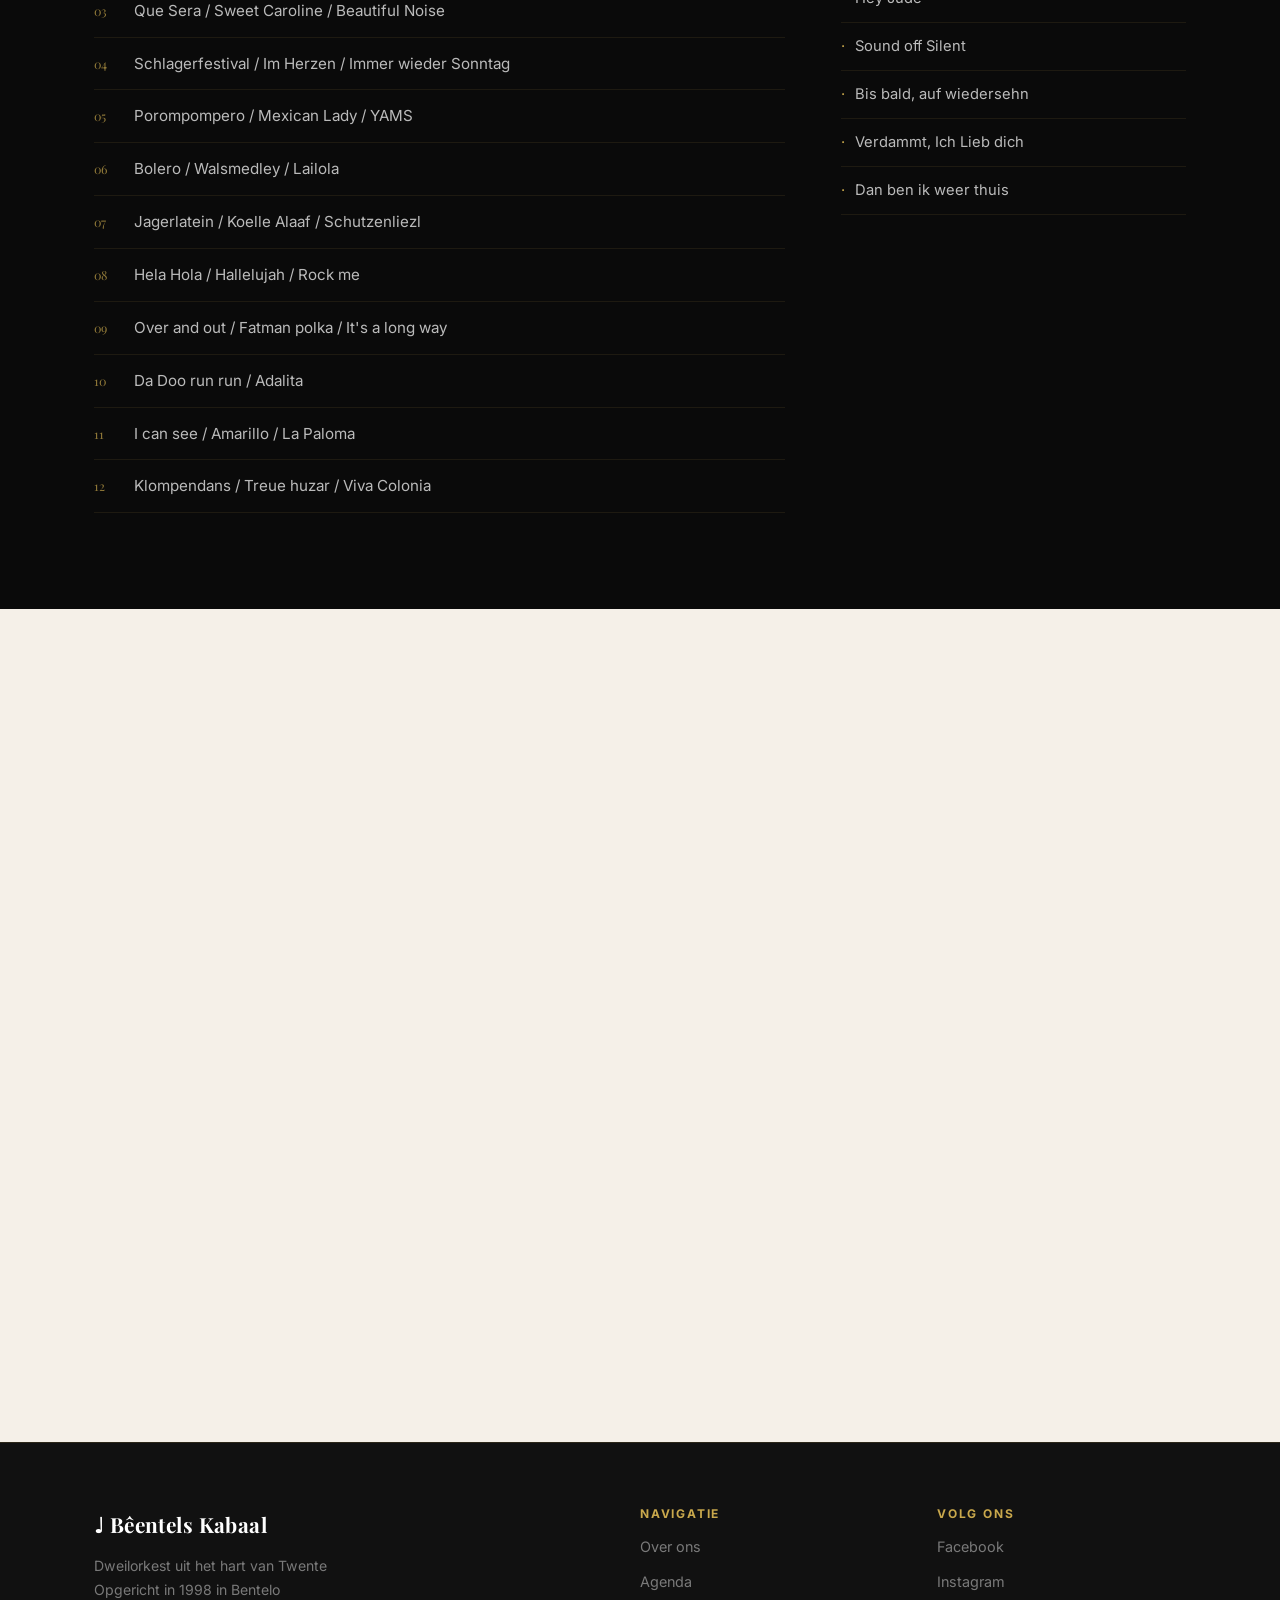
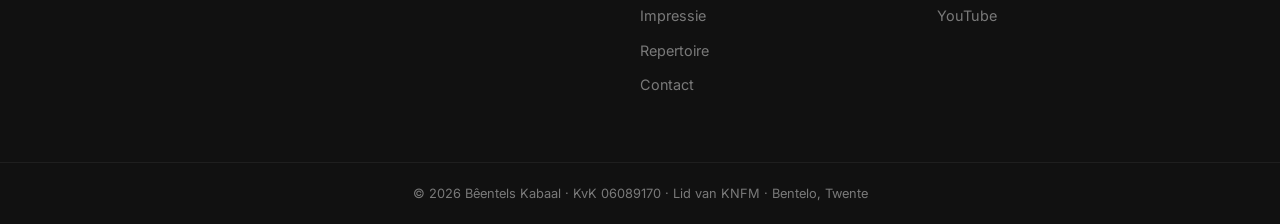
==== commit 4d0fdd3d: "Add: repertoire beheerbaar via Decap CMS - content/repertoire.json: repertoiredata uit HTML gehaald " ====
--- a/index.html
+++ b/index.html
@@ -186,36 +186,8 @@
         <span class="eyebrow">Wat we spelen</span>
         <h2>Ons <em>repertoire</em></h2>
       </div>
-      <div class="repertoire-grid">
-        <div class="repertoire-block">
-          <h4>Nummers</h4>
-          <ol class="repertoire-list">
-            <li>Slavenkoor / Feestmedley / Laat de zon</li>
-            <li>Inhaakpotpourri / Kleine Cafe / Engelbewaarder</li>
-            <li>Que Sera / Sweet Caroline / Beautiful Noise</li>
-            <li>Schlagerfestival / Im Herzen / Immer wieder Sonntag</li>
-            <li>Porompompero / Mexican Lady / YAMS</li>
-            <li>Bolero / Walsmedley / Lailola</li>
-            <li>Jagerlatein / Koelle Alaaf / Schutzenliezl</li>
-            <li>Hela Hola / Hallelujah / Rock me</li>
-            <li>Over and out / Fatman polka / It's a long way</li>
-            <li>Da Doo run run / Adalita</li>
-            <li>I can see / Amarillo / La Paloma</li>
-            <li>Klompendans / Treue huzar / Viva Colonia</li>
-          </ol>
-        </div>
-        <div class="repertoire-block">
-          <h4>Losse nummers</h4>
-          <ul class="repertoire-los">
-            <li>Festival der Liebe</li>
-            <li>Böhmischer Traum</li>
-            <li>Hey Jude</li>
-            <li>Sound off Silent</li>
-            <li>Bis bald, auf wiedersehn</li>
-            <li>Verdammt, Ich Lieb dich</li>
-            <li>Dan ben ik weer thuis</li>
-          </ul>
-        </div>
+      <div class="repertoire-grid" id="repertoireGrid">
+        <p class="loading-tekst">Repertoire wordt geladen…</p>
       </div>
     </div>
   </section>
@@ -247,7 +219,7 @@
             <span class="contact-icon">📞</span>
             <div>
               <strong>Telefoon</strong><br />
-              06 – 12 34 56 78 (Henk Beentels)
+              06 – 15 18 96 42 (Mark)
             </div>
           </li>
           <li>
@@ -260,8 +232,9 @@
         </ul>
 
         <div class="social-row">
-          <a href="https://www.facebook.com/beentelskabaal1/" class="social-link" target="_blank" rel="noopener">Facebook</a>
-          <a href="https://www.instagram.com/beentelskabaal" class="social-link" target="_blank" rel="noopener">Instagram</a>
+          <a href="#" class="social-link">Facebook</a>
+          <a href="#" class="social-link">Instagram</a>
+          <a href="#" class="social-link">YouTube</a>
         </div>
       </div>
 
@@ -314,8 +287,9 @@
       </div>
       <div class="footer-links">
         <h5>Volg ons</h5>
-        <a href="https://www.facebook.com/beentelskabaal1/" target="_blank" rel="noopener">Facebook</a>
-        <a href="https://www.instagram.com/beentelskabaal" target="_blank" rel="noopener">Instagram</a>
+        <a href="#">Facebook</a>
+        <a href="#">Instagram</a>
+        <a href="#">YouTube</a>
       </div>
     </div>
     <div class="footer-bottom">
--- a/styles.css
+++ b/styles.css
@@ -310,21 +310,23 @@
 .hero-notes span {
   position: absolute;
   font-size: clamp(2rem, 5vw, 4rem);
-  color: rgba(201,168,76,0.45);
-  animation: floatNote 6s ease-in-out infinite;
+  color: rgba(201,168,76,1);
+  opacity: 0.15;
+  animation: fadeNote 4s ease-in-out infinite;
   text-shadow: 0 0 20px rgba(201,168,76,0.3);
 }
 
 .hero-notes span:nth-child(1) { top: 20%; left: 8%; animation-delay: 0s; }
-.hero-notes span:nth-child(2) { top: 35%; right: 10%; animation-delay: 1.2s; }
-.hero-notes span:nth-child(3) { top: 65%; left: 15%; animation-delay: 2.4s; }
-.hero-notes span:nth-child(4) { top: 55%; right: 18%; animation-delay: 3.6s; }
-.hero-notes span:nth-child(5) { top: 80%; left: 40%; animation-delay: 4.8s; }
-
-@keyframes floatNote {
-  0%,100% { transform: translateY(0) rotate(-8deg); opacity: 0.4; }
-  50% { transform: translateY(-20px) rotate(8deg); opacity: 0.65; }
-}
+.hero-notes span:nth-child(2) { top: 35%; right: 10%; animation-delay: 0.8s; }
+.hero-notes span:nth-child(3) { top: 65%; left: 15%; animation-delay: 1.6s; }
+.hero-notes span:nth-child(4) { top: 55%; right: 18%; animation-delay: 2.4s; }
+.hero-notes span:nth-child(5) { top: 80%; left: 40%; animation-delay: 3.2s; }
+
+@keyframes fadeNote {
+  0%, 100% { opacity: 0.15; }
+  50% { opacity: 0.35; }
+}
+
 
 /* ============================================
    BANNER TICKER
